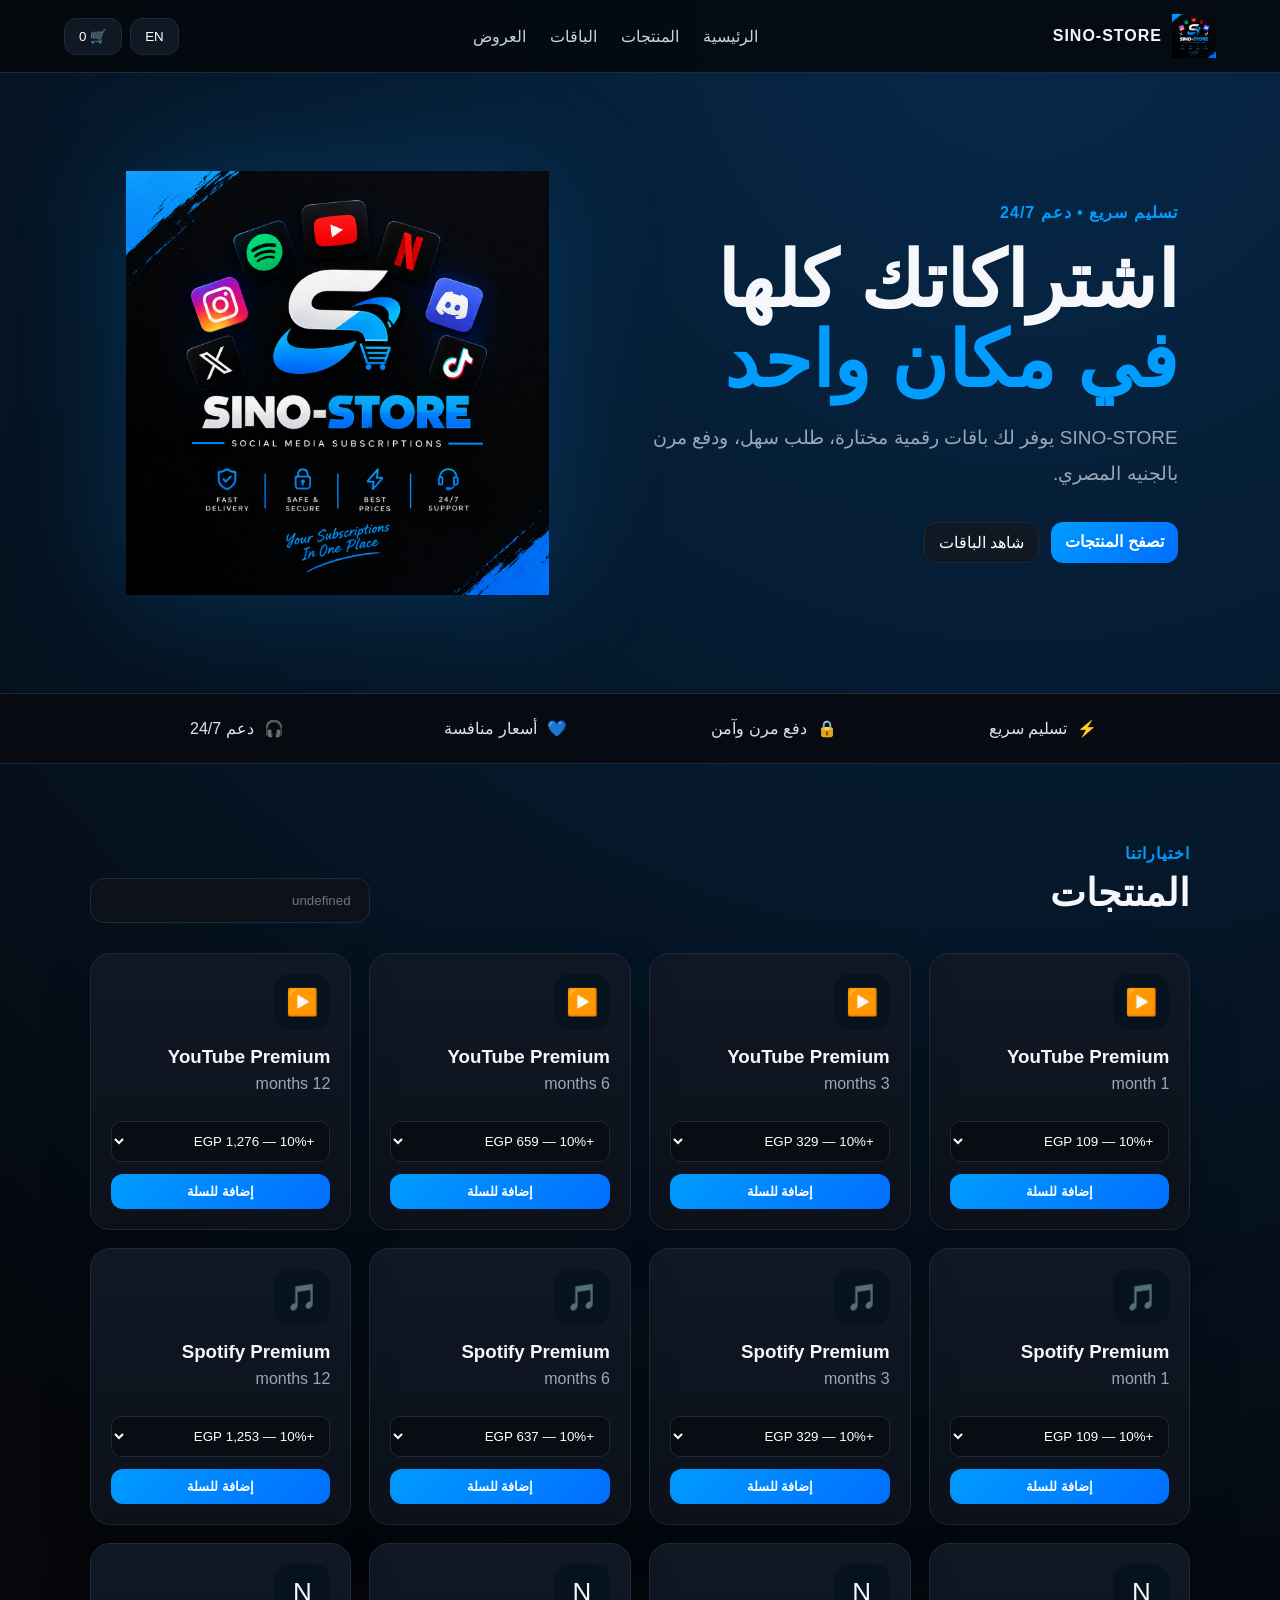
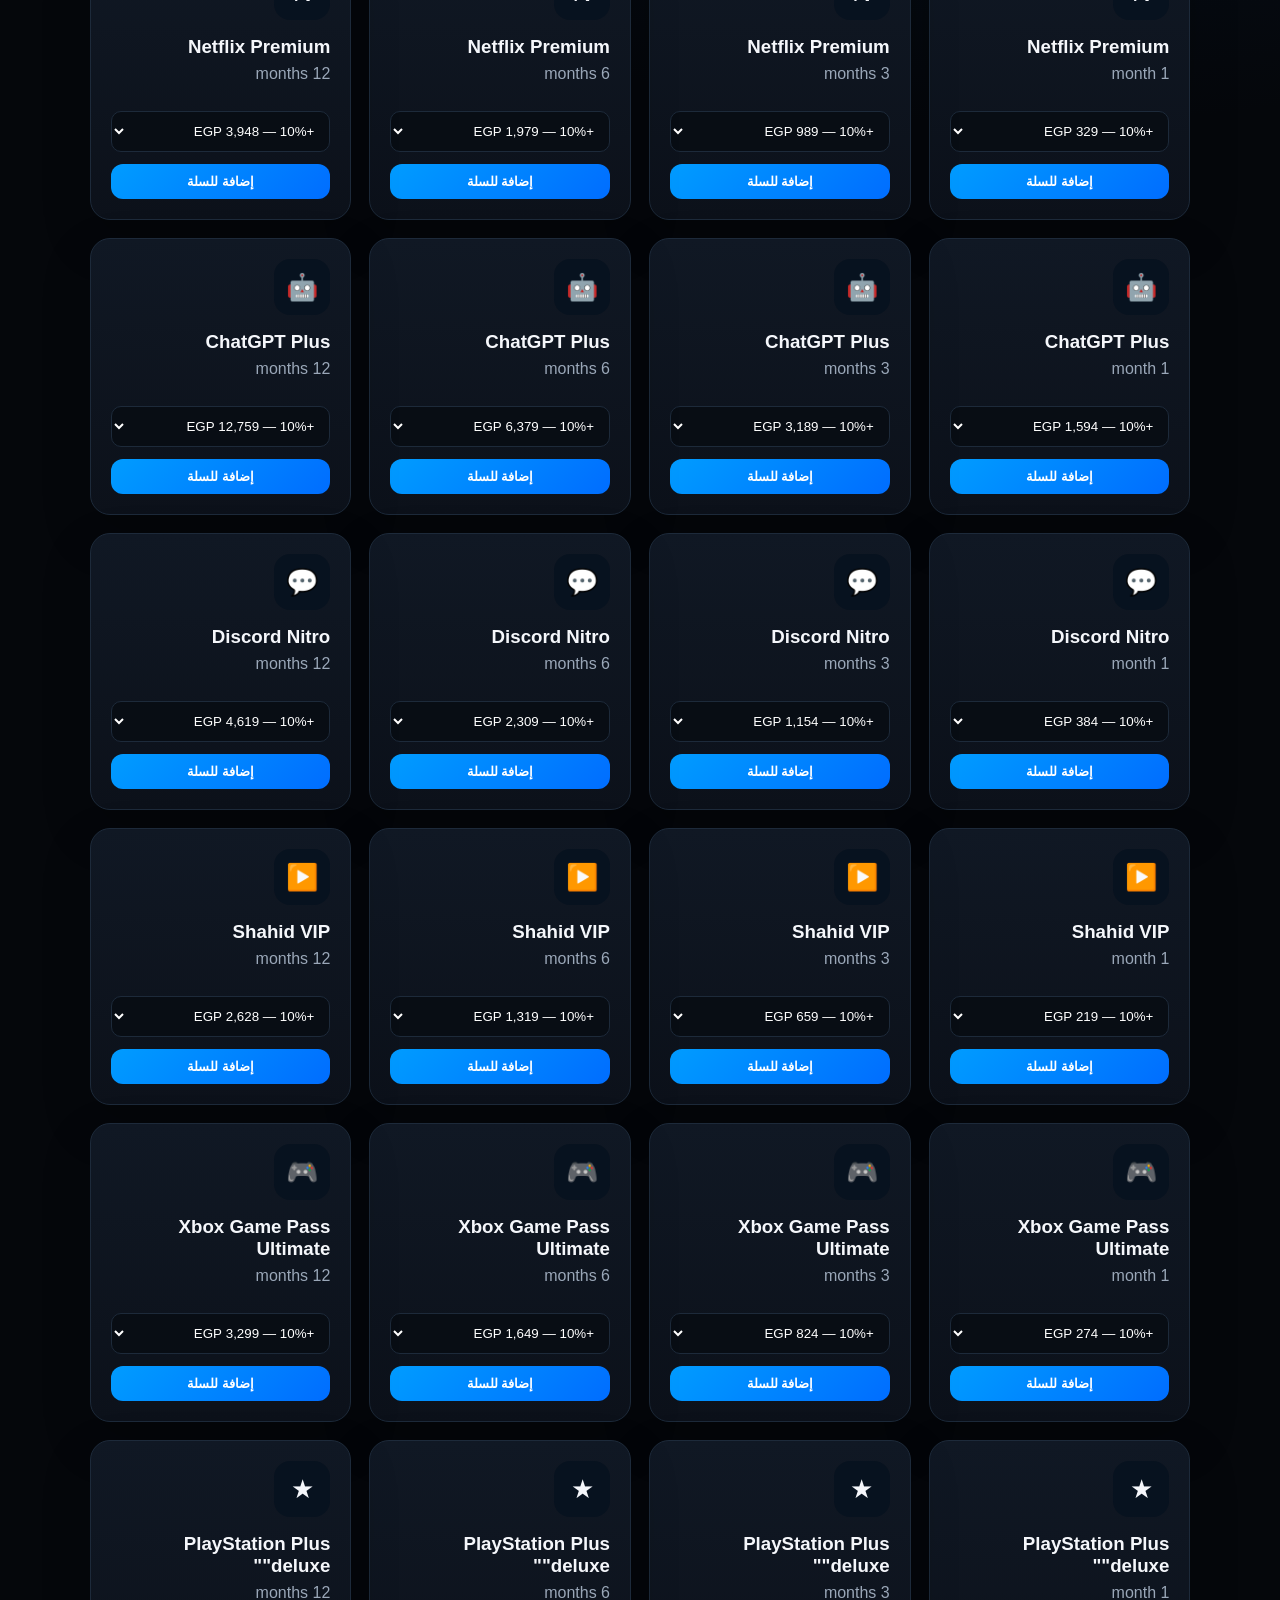
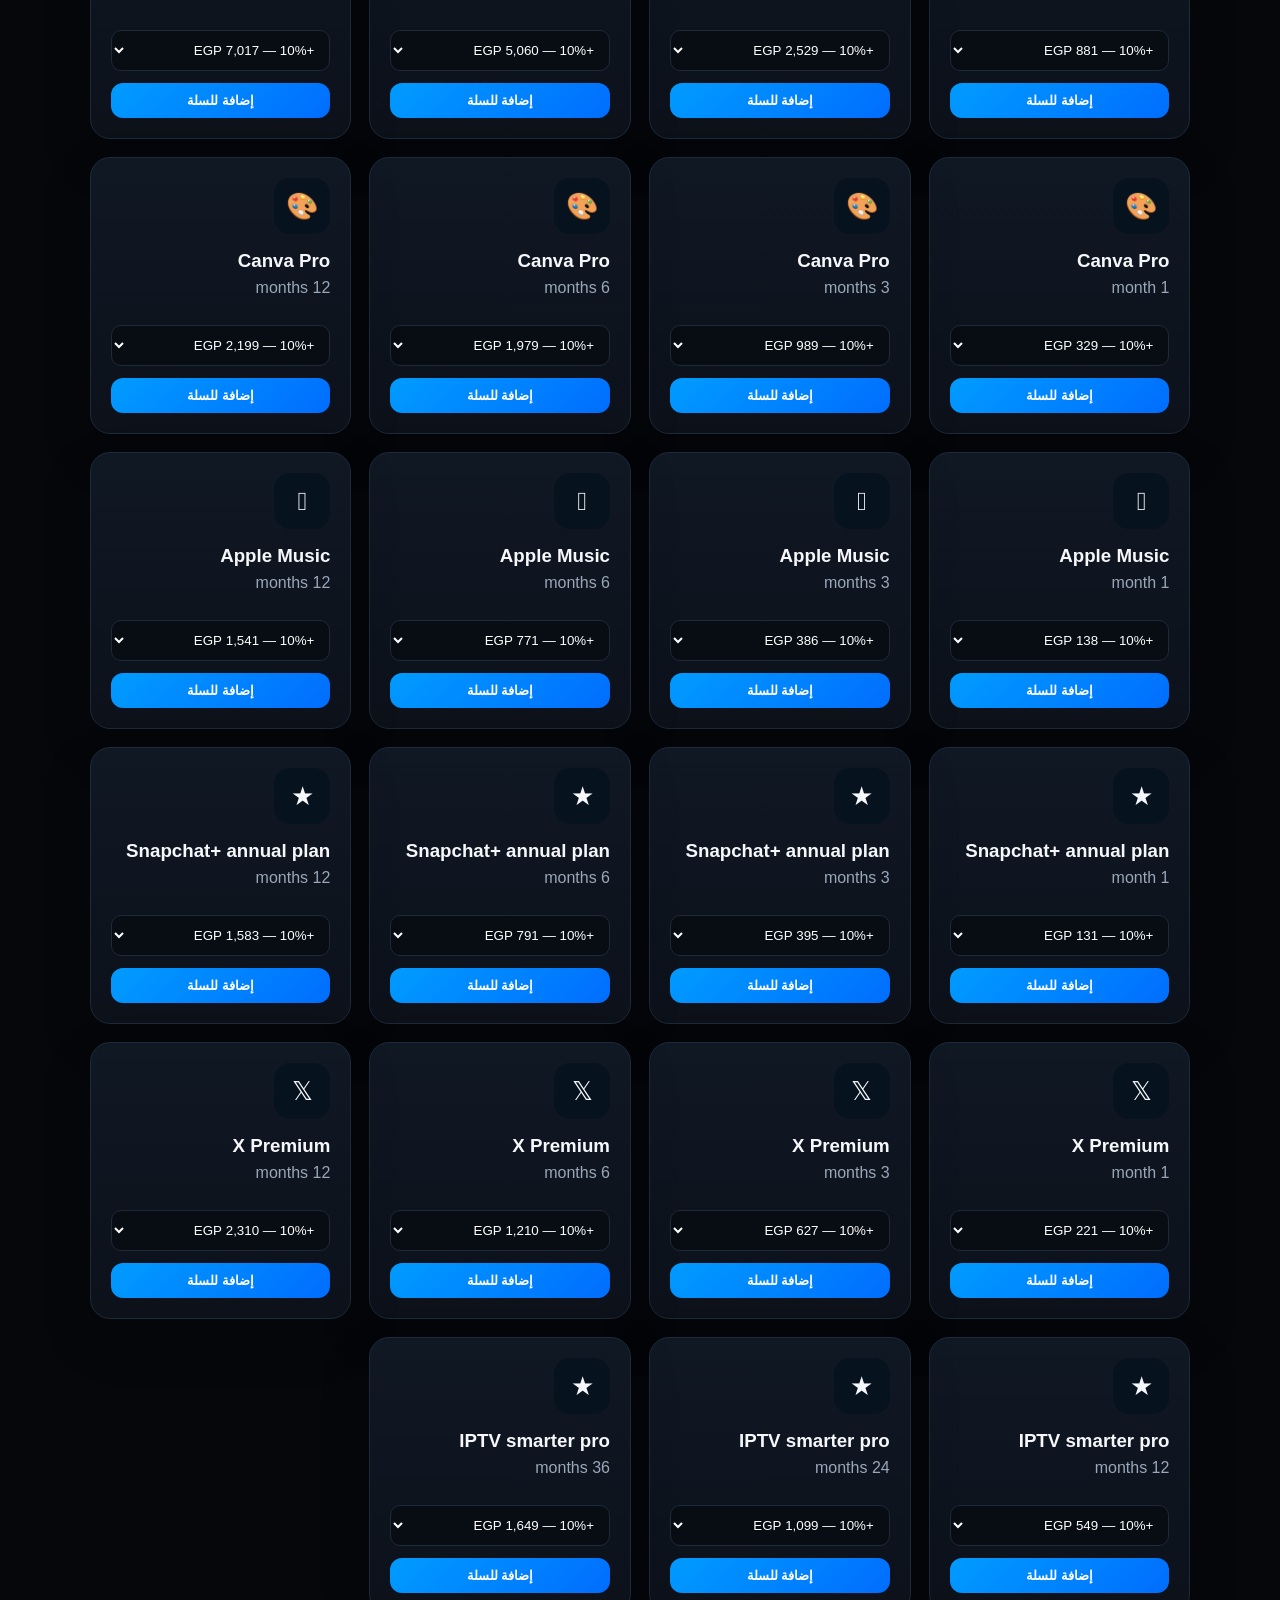
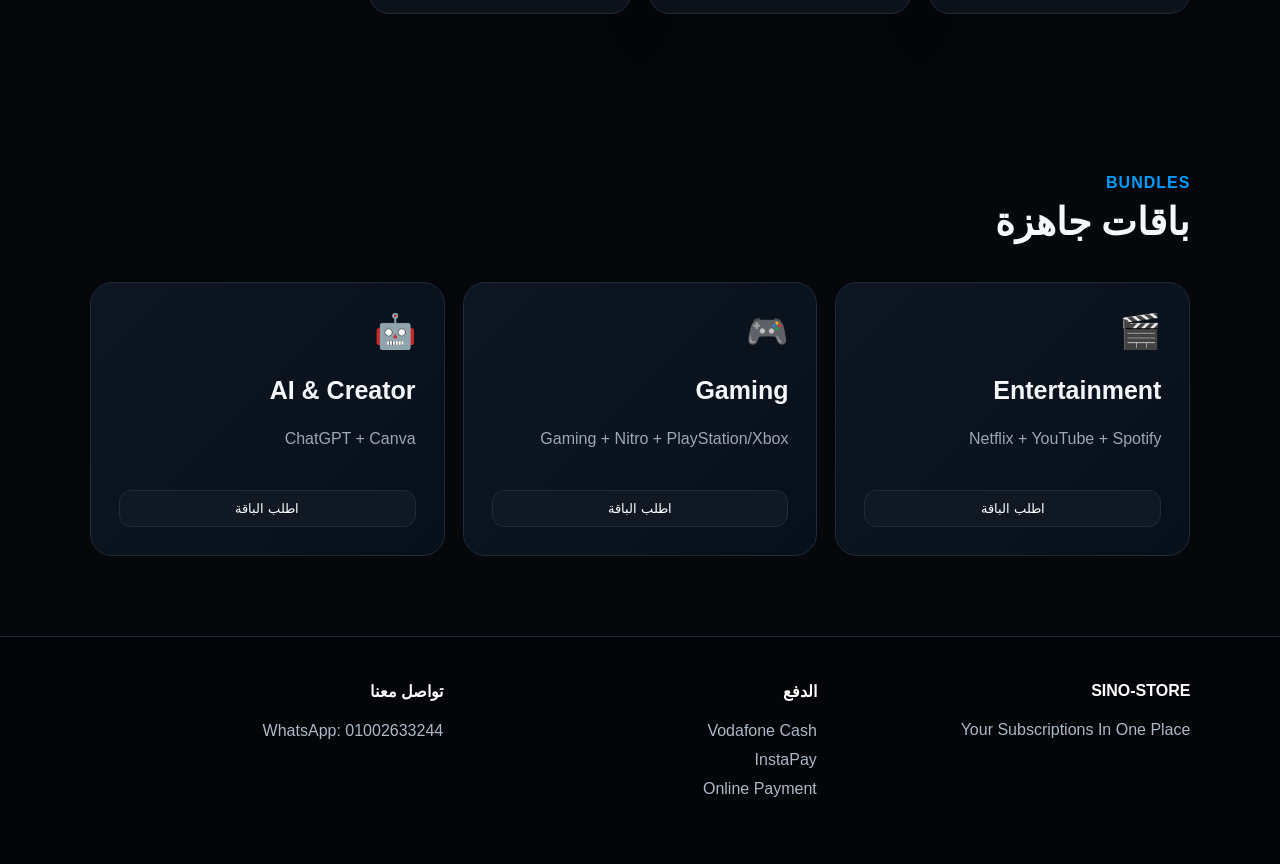
==== index.html @ 9e1257ba "Add SINO-STORE website" ====
<!doctype html>
<html lang="ar" dir="rtl">
<head><meta charset="utf-8"><meta name="viewport" content="width=device-width,initial-scale=1">
<title>SINO-STORE | اشتراكاتك في مكان واحد</title><meta name="description" content="SINO-STORE - اشتراكات رقمية وباقات بأسعار منافسة.">
<link rel="stylesheet" href="styles.css"></head>
<body>
<header class="nav"><div class="brand"><img src="assets/logo.png" alt="SINO-STORE"><span>SINO-STORE</span></div>
<nav><a href="#home" data-ar="الرئيسية" data-en="Home">الرئيسية</a><a href="#products" data-ar="المنتجات" data-en="Products">المنتجات</a><a href="#bundles" data-ar="الباقات" data-en="Bundles">الباقات</a><a href="#offers" data-ar="العروض" data-en="Offers">العروض</a></nav>
<div class="nav-actions"><button id="langBtn">EN</button><button id="cartBtn">🛒 <span id="cartCount">0</span></button></div></header>
<main>
<section id="home" class="hero"><div class="hero-copy"><span class="pill" data-ar="تسليم سريع • دعم 24/7" data-en="Fast delivery • 24/7 support">تسليم سريع • دعم 24/7</span>
<h1 data-ar="اشتراكاتك كلها<br><b>في مكان واحد</b>" data-en="All your subscriptions<br><b>in one place</b>">اشتراكاتك كلها<br><b>في مكان واحد</b></h1>
<p data-ar="SINO-STORE يوفر لك باقات رقمية مختارة، طلب سهل، ودفع مرن بالجنيه المصري." data-en="SINO-STORE gives you selected digital subscriptions, easy ordering and flexible EGP payments.">SINO-STORE يوفر لك باقات رقمية مختارة، طلب سهل، ودفع مرن بالجنيه المصري.</p>
<div class="hero-actions"><a class="primary" href="#products" data-ar="تصفح المنتجات" data-en="Browse products">تصفح المنتجات</a><a class="secondary" href="#bundles" data-ar="شاهد الباقات" data-en="View bundles">شاهد الباقات</a></div></div>
<div class="hero-art"><img src="assets/logo.png" alt=""></div></section>
<section class="trust"><div><strong>⚡</strong><span data-ar="تسليم سريع" data-en="Fast delivery">تسليم سريع</span></div><div><strong>🔒</strong><span data-ar="دفع مرن وآمن" data-en="Flexible & secure">دفع مرن وآمن</span></div><div><strong>💙</strong><span data-ar="أسعار منافسة" data-en="Great prices">أسعار منافسة</span></div><div><strong>🎧</strong><span data-ar="دعم 24/7" data-en="24/7 support">دعم 24/7</span></div></section>
<section id="offers" class="section"><div class="section-head"><div><span class="eyebrow" data-ar="اختياراتنا" data-en="OUR PICKS">اختياراتنا</span><h2 data-ar="المنتجات" data-en="Products">المنتجات</h2></div><div class="search-wrap"><input id="search" placeholder="ابحث عن منتج..." data-placeholder-ar="ابحث عن منتج..." data-placeholder-en="Search products..."></div></div><div id="products" class="grid"></div></section>
<section id="bundles" class="section bundles"><div class="section-head"><div><span class="eyebrow">BUNDLES</span><h2 data-ar="باقات جاهزة" data-en="Ready-made bundles">باقات جاهزة</h2></div></div>
<div class="bundle-grid"><article><span>🎬</span><h3>Entertainment</h3><p data-ar="Netflix + YouTube + Spotify" data-en="Netflix + YouTube + Spotify">Netflix + YouTube + Spotify</p><button class="secondary" onclick="bundleMsg('Entertainment')">اطلب الباقة</button></article>
<article><span>🎮</span><h3>Gaming</h3><p data-ar="Gaming + Nitro + PlayStation/Xbox" data-en="Gaming + Nitro + PlayStation/Xbox">Gaming + Nitro + PlayStation/Xbox</p><button class="secondary" onclick="bundleMsg('Gaming')">اطلب الباقة</button></article>
<article><span>🤖</span><h3>AI & Creator</h3><p data-ar="ChatGPT + Canva" data-en="ChatGPT + Canva">ChatGPT + Canva</p><button class="secondary" onclick="bundleMsg('AI & Creator')">اطلب الباقة</button></article></div></section>
</main>
<footer><div><b>SINO-STORE</b><p>Your Subscriptions In One Place</p></div><div><b data-ar="الدفع" data-en="Payments">الدفع</b><p>Vodafone Cash<br>InstaPay<br>Online Payment</p></div><div><b data-ar="تواصل معنا" data-en="Contact">تواصل معنا</b><p>WhatsApp: 01002633244</p></div></footer>
<div id="cartDrawer" class="drawer"><div class="drawer-card"><button class="close" onclick="closeCart()">×</button><h2 data-ar="سلة المشتريات" data-en="Cart">سلة المشتريات</h2><div id="cartItems"></div><div class="total"><span data-ar="الإجمالي" data-en="Total">الإجمالي</span><strong id="cartTotal">0 EGP</strong></div><button class="primary full" onclick="checkoutWhatsApp()" data-ar="اطلب عبر WhatsApp" data-en="Order via WhatsApp">اطلب عبر WhatsApp</button></div></div>
<script src="app.js"></script></body></html>
---- styles.css ----
:root{--bg:#05070b;--panel:#0c111a;--panel2:#101824;--text:#f5f7fb;--muted:#9aa7b8;--blue:#009cff;--blue2:#006dff;--line:#1d2a3a}*{box-sizing:border-box}html{scroll-behavior:smooth}body{margin:0;background:radial-gradient(circle at 80% 0,#06294b 0,transparent 30%),var(--bg);color:var(--text);font-family:Tahoma,Arial,sans-serif}a{text-decoration:none;color:inherit}.nav{position:sticky;top:0;z-index:10;display:flex;align-items:center;justify-content:space-between;padding:14px 5%;background:rgba(5,7,11,.86);backdrop-filter:blur(14px);border-bottom:1px solid var(--line)}.brand{display:flex;align-items:center;gap:10px;font-weight:900;letter-spacing:1px}.brand img{width:44px;height:44px;object-fit:contain}.nav nav{display:flex;gap:24px;color:#c9d3df}.nav nav a:hover{color:var(--blue)}.nav-actions{display:flex;gap:8px}.nav button,.secondary,.primary{border:1px solid var(--line);background:var(--panel2);color:#fff;border-radius:12px;padding:10px 14px;cursor:pointer}.primary{background:linear-gradient(135deg,var(--blue),var(--blue2));border:0;font-weight:800}.hero{min-height:620px;display:grid;grid-template-columns:1.1fr .9fr;align-items:center;padding:70px 8%;gap:30px}.hero-copy h1{font-size:clamp(42px,6vw,78px);line-height:1.05;margin:18px 0}.hero-copy h1 b{color:var(--blue)}.hero-copy p{max-width:650px;color:var(--muted);font-size:19px;line-height:1.9}.pill,.eyebrow{color:var(--blue);font-weight:800;letter-spacing:1px}.hero-actions{display:flex;gap:12px;margin-top:30px}.hero-art{display:grid;place-items:center}.hero-art img{width:min(500px,90%);filter:drop-shadow(0 0 55px rgba(0,156,255,.2))}.trust{display:grid;grid-template-columns:repeat(4,1fr);border-top:1px solid var(--line);border-bottom:1px solid var(--line);padding:25px 8%;background:#070b11}.trust div{display:flex;justify-content:center;gap:10px;color:#dbe4ee}.trust strong{color:var(--blue)}.section{padding:80px 7%}.section-head{display:flex;justify-content:space-between;align-items:end;gap:20px;margin-bottom:30px}.section h2{font-size:38px;margin:8px 0}.search-wrap input{background:var(--panel);border:1px solid var(--line);padding:14px 18px;border-radius:14px;color:#fff;min-width:280px}.grid{display:grid;grid-template-columns:repeat(auto-fill,minmax(230px,1fr));gap:18px}.card{background:linear-gradient(180deg,var(--panel2),var(--panel));border:1px solid var(--line);border-radius:20px;padding:20px;box-shadow:0 20px 50px rgba(0,0,0,.18)}.card .icon{width:56px;height:56px;border-radius:16px;background:#07121f;display:grid;place-items:center;font-size:26px;margin-bottom:16px}.card h3{margin:0 0 7px}.card p{color:var(--muted);margin:0 0 16px}.price{font-size:24px;font-weight:900}.card select{width:100%;margin:12px 0;padding:11px;background:#080d14;color:#fff;border:1px solid var(--line);border-radius:10px}.card button{width:100%}.bundle-grid{display:grid;grid-template-columns:repeat(3,1fr);gap:18px}.bundle-grid article{padding:28px;border:1px solid var(--line);border-radius:22px;background:linear-gradient(135deg,#0d1622,#07101a)}.bundle-grid article span{font-size:34px}.bundle-grid h3{font-size:25px}.bundle-grid p{color:var(--muted);min-height:44px}.bundle-grid button{width:100%}footer{display:grid;grid-template-columns:repeat(3,1fr);gap:20px;padding:45px 7%;border-top:1px solid var(--line);background:#030508;color:#aeb9c8}footer b{color:#fff}footer p{line-height:1.8}.drawer{display:none;position:fixed;inset:0;background:rgba(0,0,0,.65);z-index:50;justify-content:flex-end}.drawer.open{display:flex}.drawer-card{width:min(500px,100%);height:100%;background:#080d14;border-left:1px solid var(--line);padding:25px;overflow:auto}.close{float:left;background:none;border:0;color:#fff;font-size:30px;cursor:pointer}.cart-row{display:flex;justify-content:space-between;gap:15px;border-bottom:1px solid var(--line);padding:15px 0}.total{display:flex;justify-content:space-between;font-size:20px;padding:22px 0}.full{width:100%}@media(max-width:850px){.nav nav{display:none}.hero{grid-template-columns:1fr;text-align:center}.hero-copy p{margin:auto}.hero-actions{justify-content:center}.trust{grid-template-columns:repeat(2,1fr);gap:18px}.section-head{align-items:stretch;flex-direction:column}.search-wrap input{width:100%}.bundle-grid,footer{grid-template-columns:1fr}}
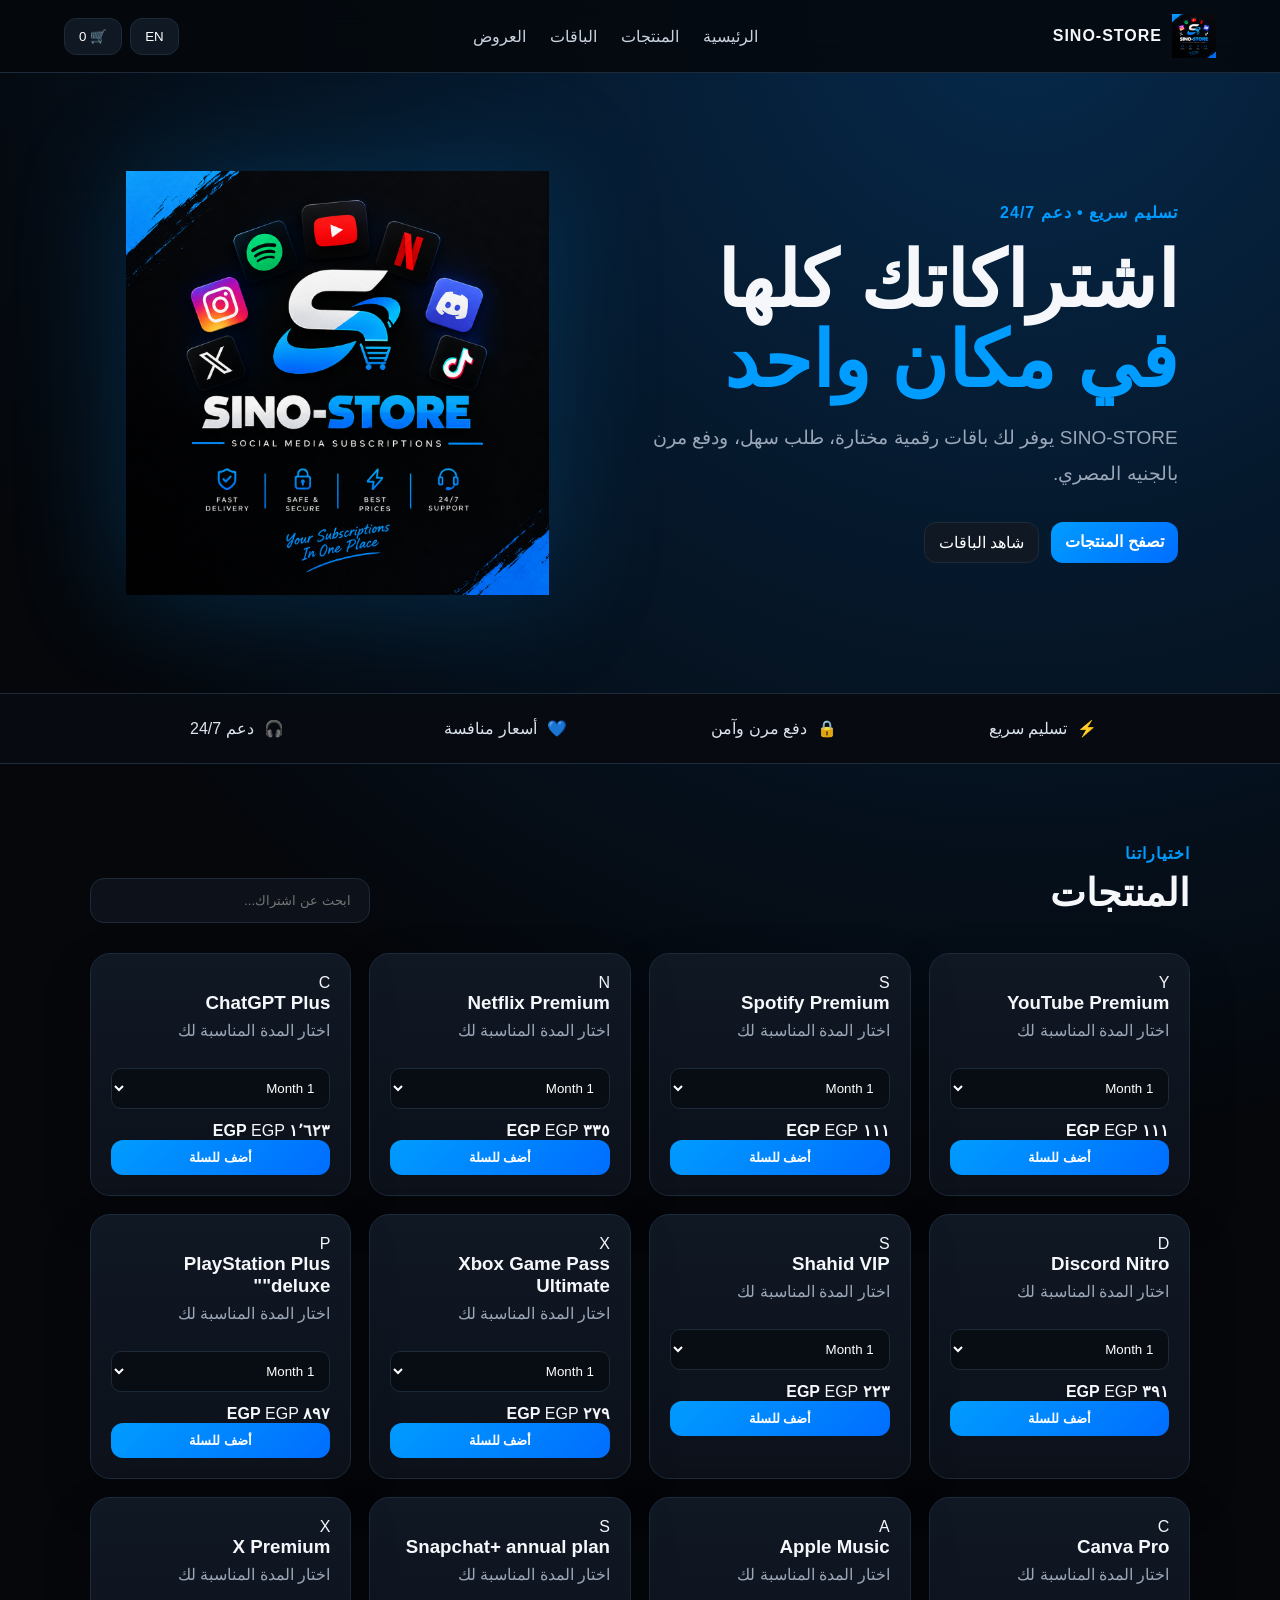
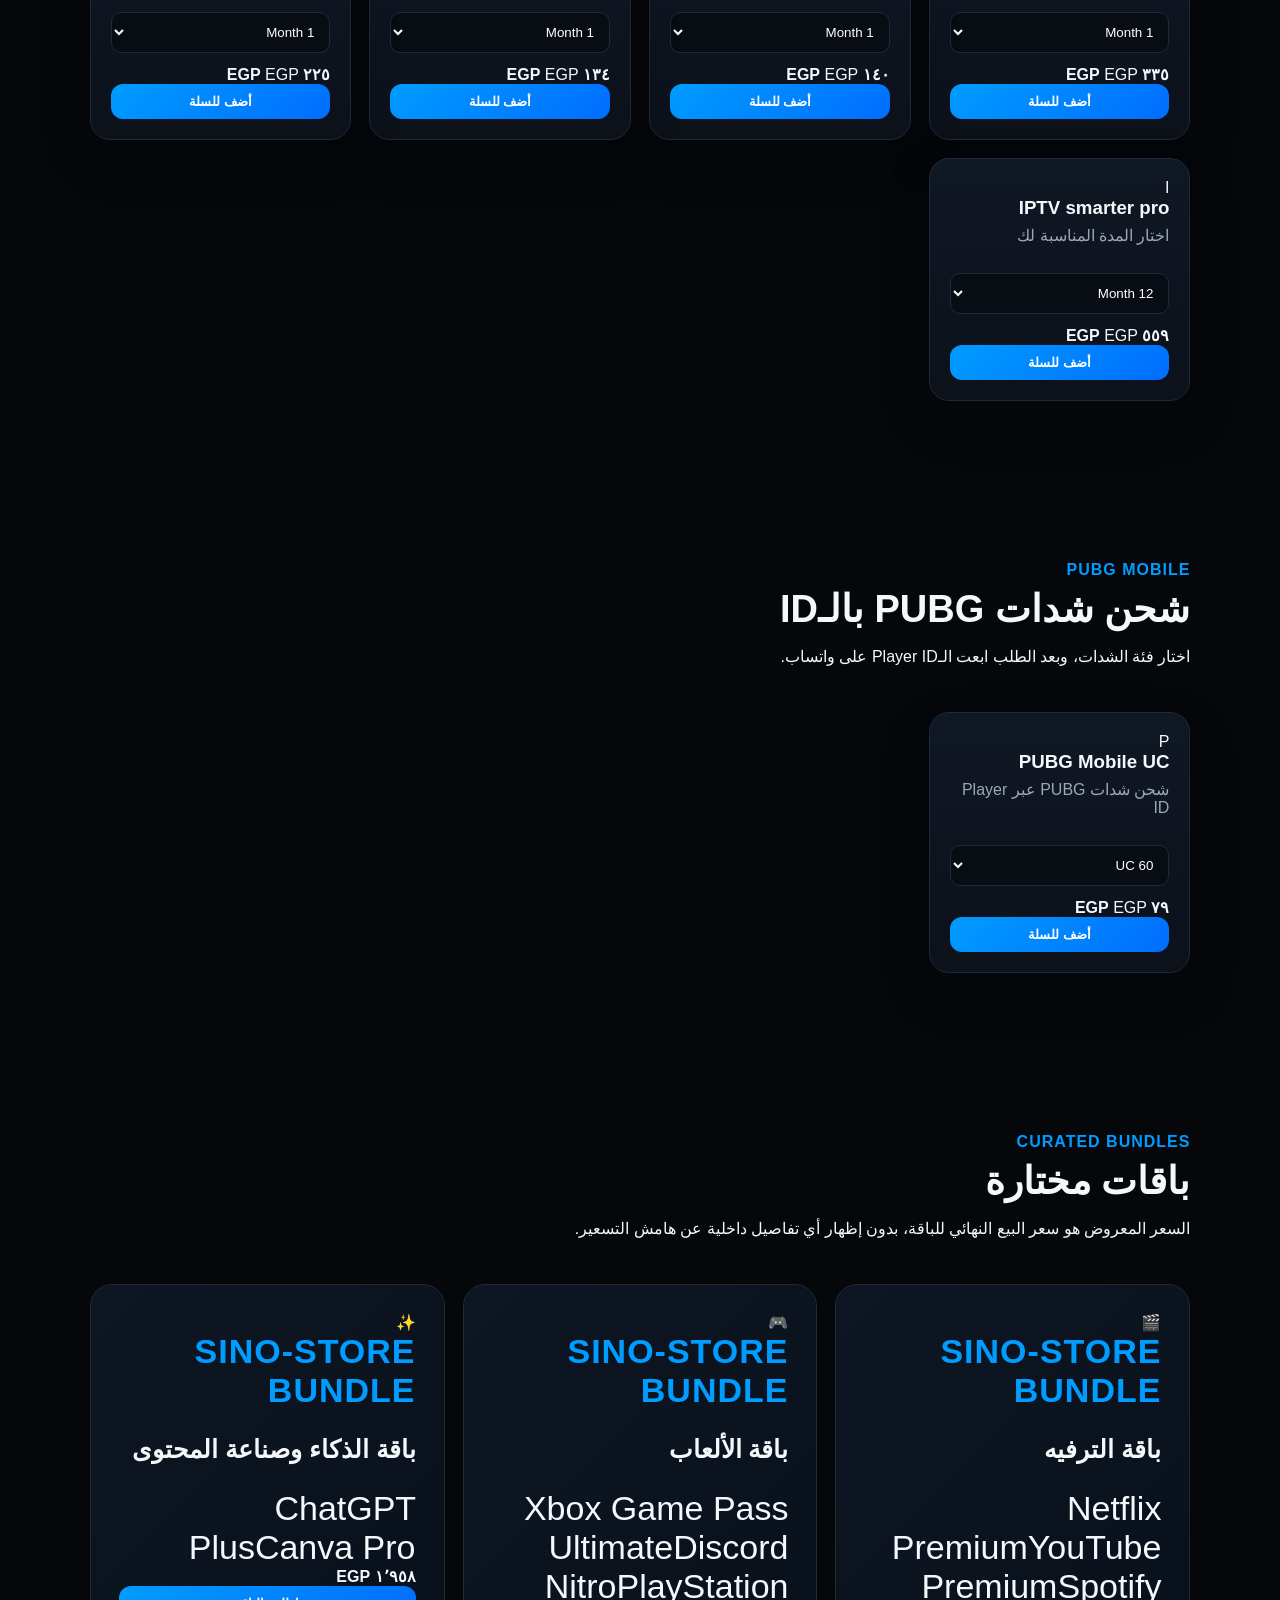
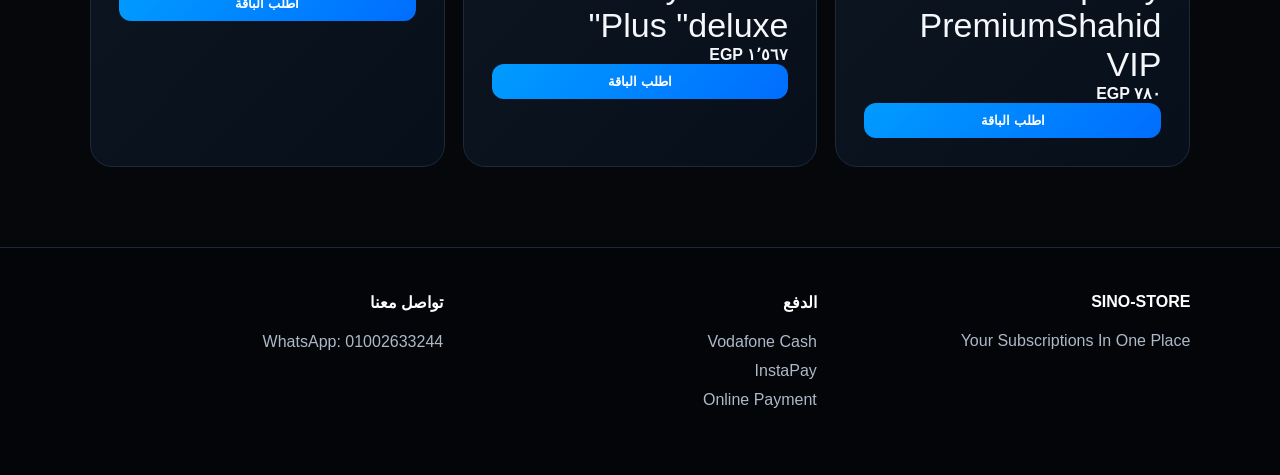
==== commit 1c957823: "Add PUBG UC section and dynamic bundles" ====
--- a/index.html
+++ b/index.html
@@ -14,11 +14,9 @@
 <div class="hero-actions"><a class="primary" href="#products" data-ar="تصفح المنتجات" data-en="Browse products">تصفح المنتجات</a><a class="secondary" href="#bundles" data-ar="شاهد الباقات" data-en="View bundles">شاهد الباقات</a></div></div>
 <div class="hero-art"><img src="assets/logo.png" alt=""></div></section>
 <section class="trust"><div><strong>⚡</strong><span data-ar="تسليم سريع" data-en="Fast delivery">تسليم سريع</span></div><div><strong>🔒</strong><span data-ar="دفع مرن وآمن" data-en="Flexible & secure">دفع مرن وآمن</span></div><div><strong>💙</strong><span data-ar="أسعار منافسة" data-en="Great prices">أسعار منافسة</span></div><div><strong>🎧</strong><span data-ar="دعم 24/7" data-en="24/7 support">دعم 24/7</span></div></section>
-<section id="offers" class="section"><div class="section-head"><div><span class="eyebrow" data-ar="اختياراتنا" data-en="OUR PICKS">اختياراتنا</span><h2 data-ar="المنتجات" data-en="Products">المنتجات</h2></div><div class="search-wrap"><input id="search" placeholder="ابحث عن منتج..." data-placeholder-ar="ابحث عن منتج..." data-placeholder-en="Search products..."></div></div><div id="products" class="grid"></div></section>
-<section id="bundles" class="section bundles"><div class="section-head"><div><span class="eyebrow">BUNDLES</span><h2 data-ar="باقات جاهزة" data-en="Ready-made bundles">باقات جاهزة</h2></div></div>
-<div class="bundle-grid"><article><span>🎬</span><h3>Entertainment</h3><p data-ar="Netflix + YouTube + Spotify" data-en="Netflix + YouTube + Spotify">Netflix + YouTube + Spotify</p><button class="secondary" onclick="bundleMsg('Entertainment')">اطلب الباقة</button></article>
-<article><span>🎮</span><h3>Gaming</h3><p data-ar="Gaming + Nitro + PlayStation/Xbox" data-en="Gaming + Nitro + PlayStation/Xbox">Gaming + Nitro + PlayStation/Xbox</p><button class="secondary" onclick="bundleMsg('Gaming')">اطلب الباقة</button></article>
-<article><span>🤖</span><h3>AI & Creator</h3><p data-ar="ChatGPT + Canva" data-en="ChatGPT + Canva">ChatGPT + Canva</p><button class="secondary" onclick="bundleMsg('AI & Creator')">اطلب الباقة</button></article></div></section>
+<section id="offers" class="section"><div class="section-head"><div><span class="eyebrow" data-ar="اختياراتنا" data-en="OUR PICKS">اختياراتنا</span><h2 data-ar="المنتجات" data-en="Products">المنتجات</h2></div><div class="search-wrap"><input id="search" placeholder="ابحث عن منتج..." data-placeholder-ar="ابحث عن منتج..." data-placeholder-en="Search products..."></div></div><div id="subscriptionProducts" class="grid"></div></section>
+<section id="pubg" class="section pubg-section"><div class="section-head"><div><span class="eyebrow">PUBG MOBILE</span><h2 data-ar="شحن شدات PUBG بالـID" data-en="PUBG UC Top-Up">شحن شدات PUBG بالـID</h2><p data-ar="اختار فئة الشدات، وبعد الطلب ابعت الـPlayer ID على واتساب." data-en="Choose a UC pack, then send your Player ID on WhatsApp after ordering.">اختار فئة الشدات، وبعد الطلب ابعت الـPlayer ID على واتساب.</p></div></div><div id="pubgProducts" class="grid"></div></section>
+<section id="bundles" class="section bundles"><div class="section-head"><div><span class="eyebrow">CURATED BUNDLES</span><h2 data-ar="باقات مختارة" data-en="Curated bundles">باقات مختارة</h2><p data-ar="السعر المعروض هو سعر البيع النهائي للباقة، بدون إظهار أي تفاصيل داخلية عن هامش التسعير." data-en="The displayed bundle price is the final storefront price. Internal pricing details stay private.">السعر المعروض هو سعر البيع النهائي للباقة، بدون إظهار أي تفاصيل داخلية عن هامش التسعير.</p></div></div><div id="bundlesGrid" class="bundle-grid"></div></section>
 </main>
 <footer><div><b>SINO-STORE</b><p>Your Subscriptions In One Place</p></div><div><b data-ar="الدفع" data-en="Payments">الدفع</b><p>Vodafone Cash<br>InstaPay<br>Online Payment</p></div><div><b data-ar="تواصل معنا" data-en="Contact">تواصل معنا</b><p>WhatsApp: 01002633244</p></div></footer>
 <div id="cartDrawer" class="drawer"><div class="drawer-card"><button class="close" onclick="closeCart()">×</button><h2 data-ar="سلة المشتريات" data-en="Cart">سلة المشتريات</h2><div id="cartItems"></div><div class="total"><span data-ar="الإجمالي" data-en="Total">الإجمالي</span><strong id="cartTotal">0 EGP</strong></div><button class="primary full" onclick="checkoutWhatsApp()" data-ar="اطلب عبر WhatsApp" data-en="Order via WhatsApp">اطلب عبر WhatsApp</button></div></div>
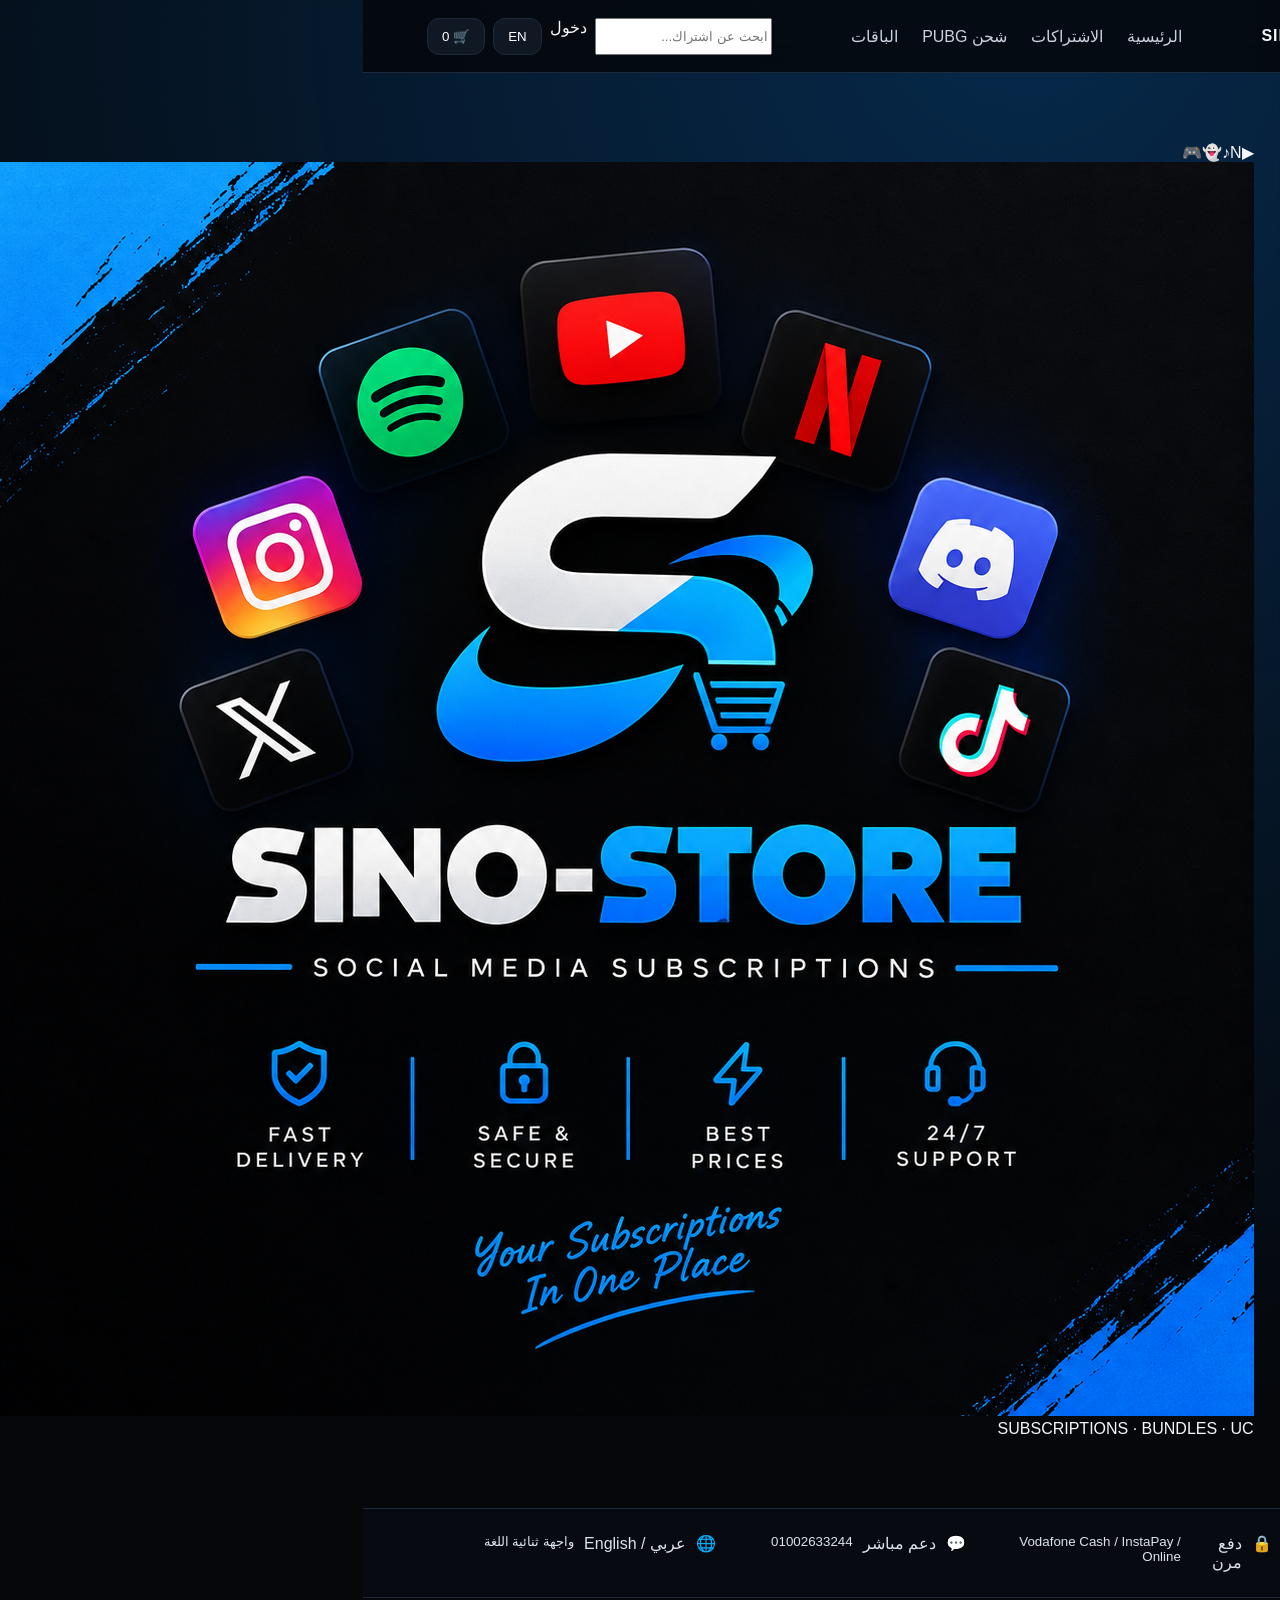
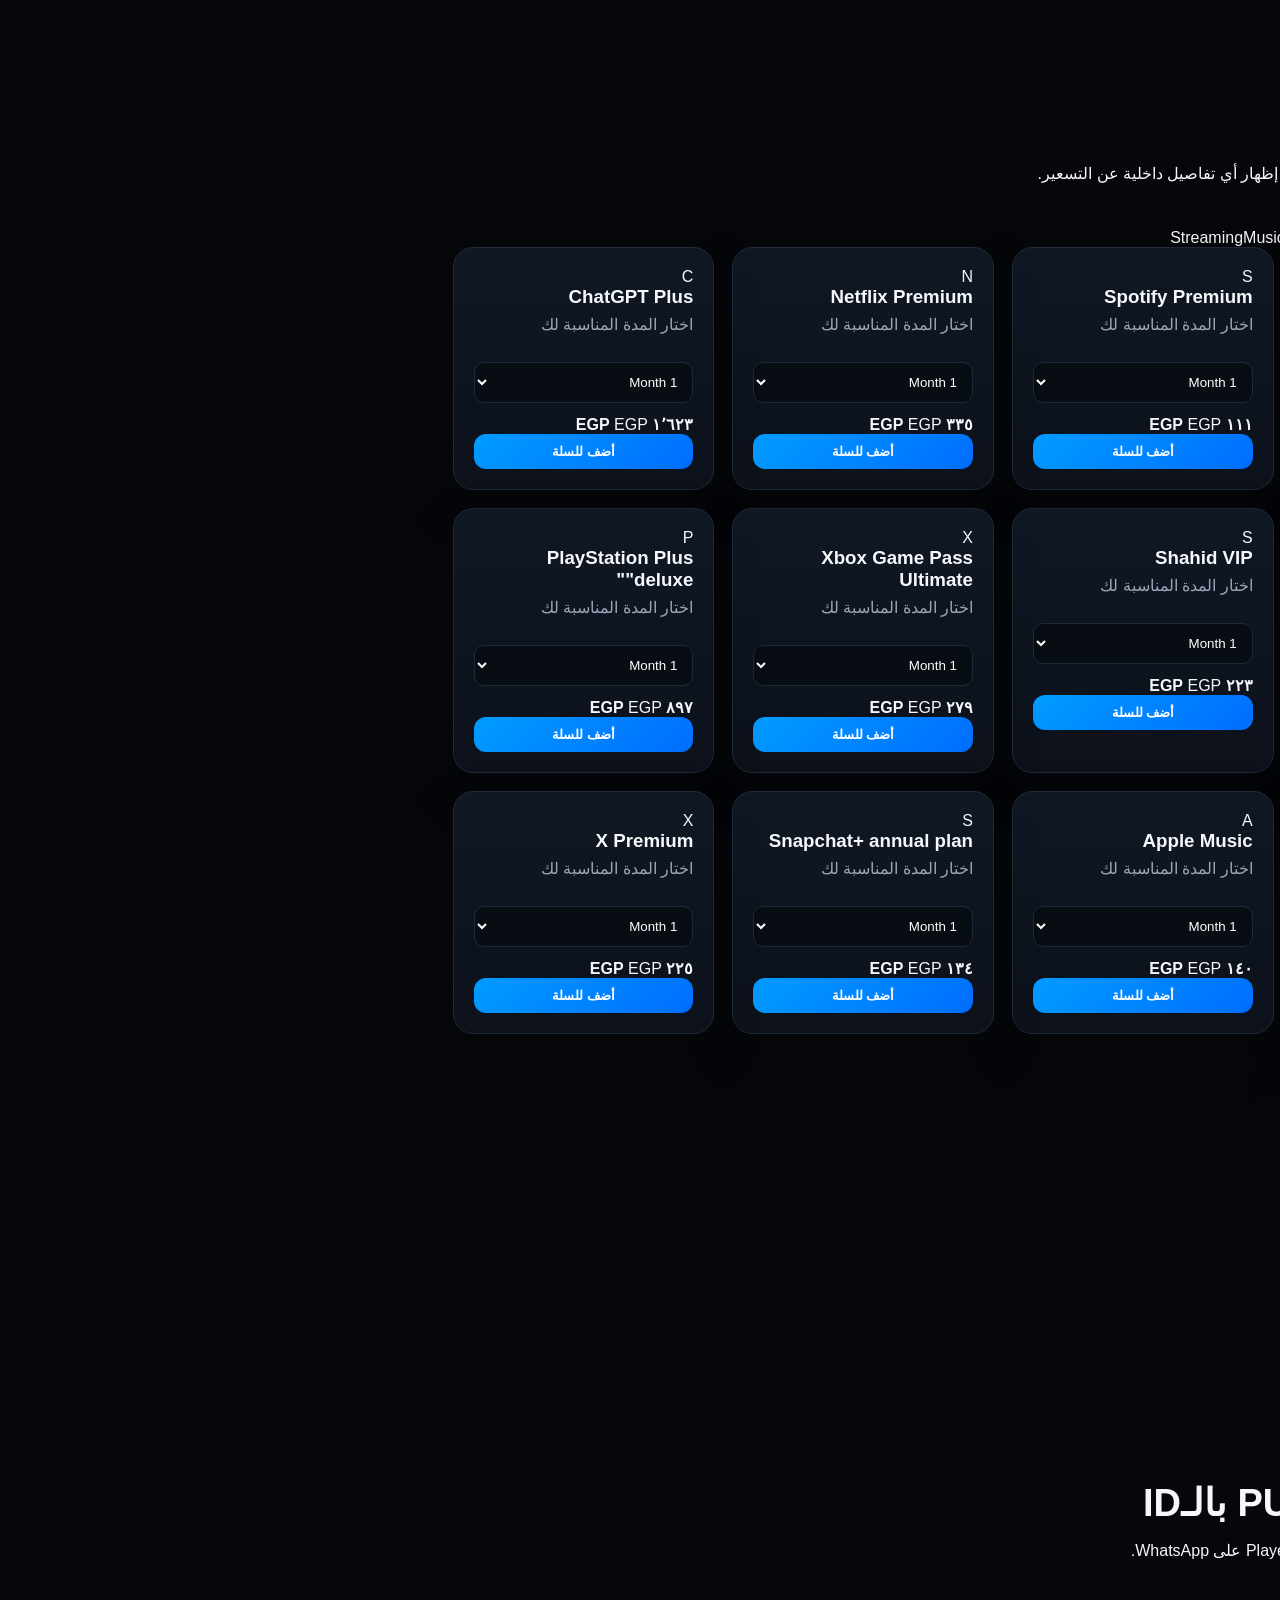
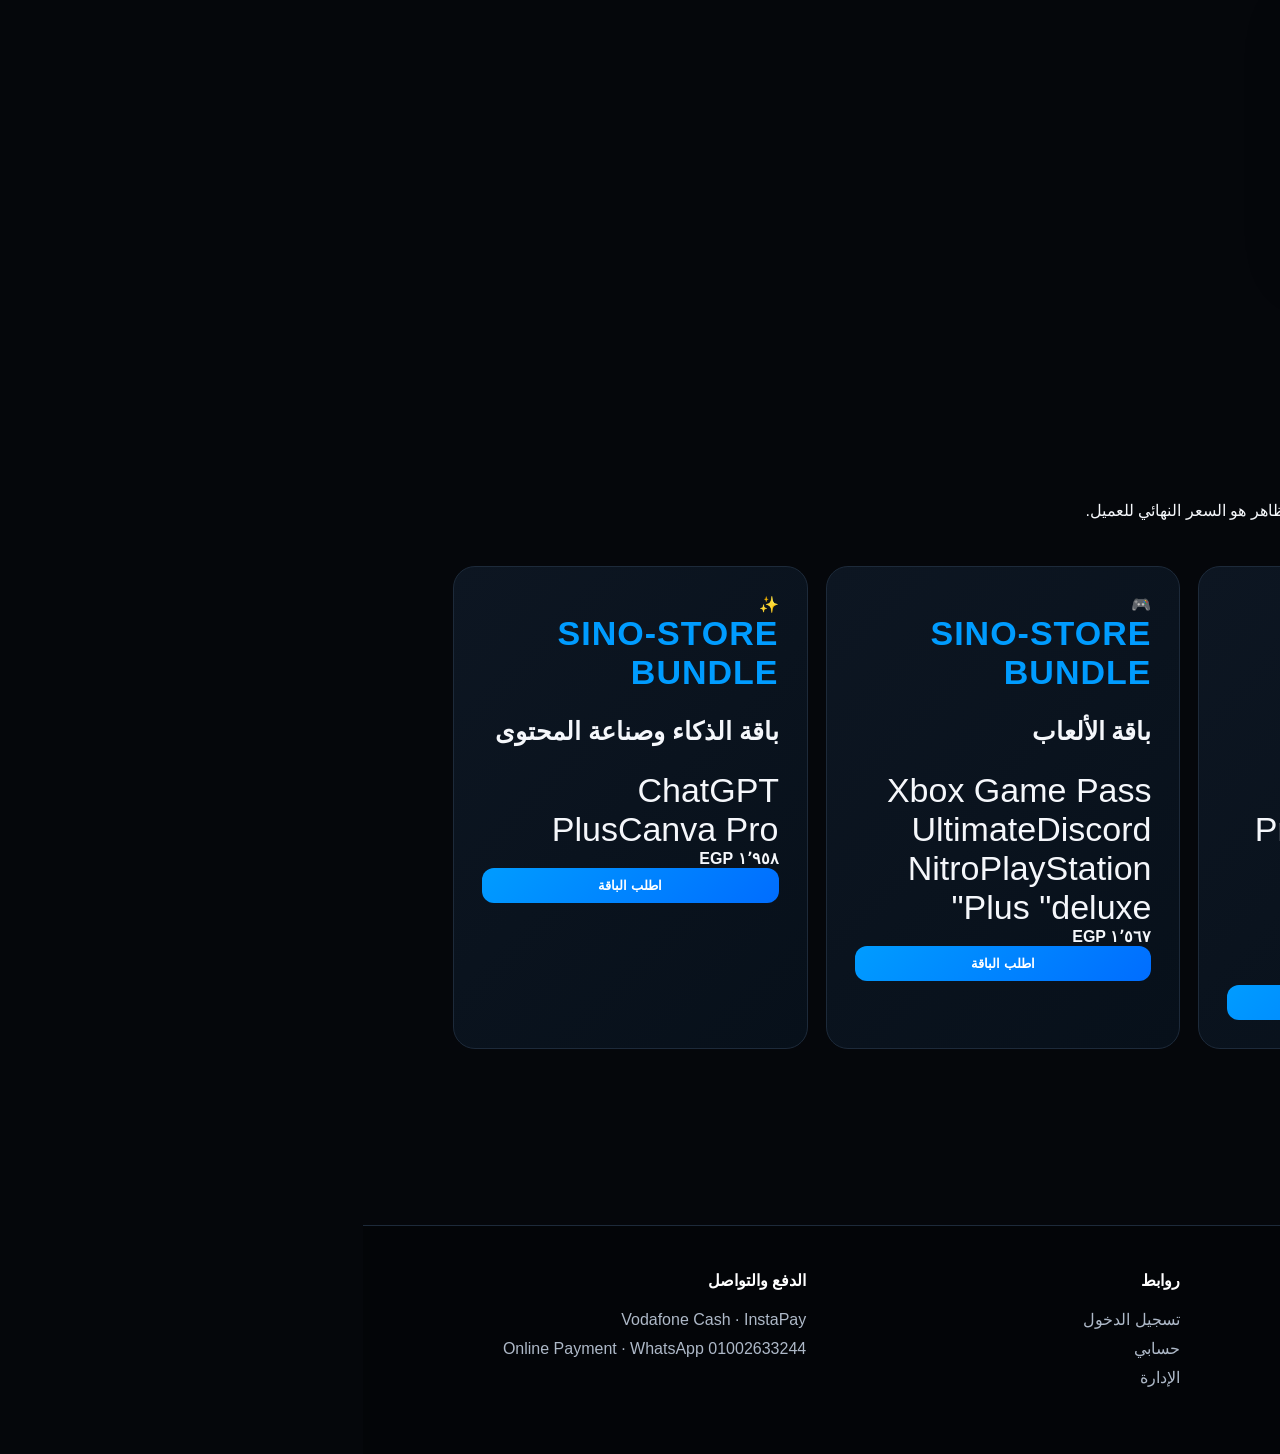
==== commit 039e94f9: "Upgrade storefront UI and account navigation" ====
--- a/index.html
+++ b/index.html
@@ -1,23 +1,73 @@
 <!doctype html>
 <html lang="ar" dir="rtl">
-<head><meta charset="utf-8"><meta name="viewport" content="width=device-width,initial-scale=1">
-<title>SINO-STORE | اشتراكاتك في مكان واحد</title><meta name="description" content="SINO-STORE - اشتراكات رقمية وباقات بأسعار منافسة.">
-<link rel="stylesheet" href="styles.css"></head>
+<head>
+<meta charset="utf-8"><meta name="viewport" content="width=device-width,initial-scale=1">
+<title>SINO-STORE | اشتراكات رقمية وباقات وشحن PUBG</title>
+<meta name="description" content="SINO-STORE — متجر رقمي أنيق للاشتراكات والباقات وشحن PUBG Mobile UC بالجنيه المصري، مع دعم عربي وإنجليزي وطلب سريع عبر WhatsApp.">
+<meta name="robots" content="index,follow">
+<meta name="theme-color" content="#060814">
+<link rel="canonical" href="https://yassinomara476-del.github.io/sino-store/">
+<link rel="stylesheet" href="styles.css">
+</head>
 <body>
-<header class="nav"><div class="brand"><img src="assets/logo.png" alt="SINO-STORE"><span>SINO-STORE</span></div>
-<nav><a href="#home" data-ar="الرئيسية" data-en="Home">الرئيسية</a><a href="#products" data-ar="المنتجات" data-en="Products">المنتجات</a><a href="#bundles" data-ar="الباقات" data-en="Bundles">الباقات</a><a href="#offers" data-ar="العروض" data-en="Offers">العروض</a></nav>
-<div class="nav-actions"><button id="langBtn">EN</button><button id="cartBtn">🛒 <span id="cartCount">0</span></button></div></header>
+<div class="ambient ambient-a"></div><div class="ambient ambient-b"></div>
+<header class="nav">
+  <a class="brand" href="#home"><img src="assets/logo.png" alt="SINO-STORE"><span><b>SINO</b>-STORE<small>Digital Subscriptions</small></span></a>
+  <nav class="main-nav">
+    <a href="#home" data-ar="الرئيسية" data-en="Home">الرئيسية</a>
+    <a href="#subscriptions" data-ar="الاشتراكات" data-en="Subscriptions">الاشتراكات</a>
+    <a href="#pubg" data-ar="شحن PUBG" data-en="PUBG UC">شحن PUBG</a>
+    <a href="#bundles" data-ar="الباقات" data-en="Bundles">الباقات</a>
+  </nav>
+  <div class="nav-actions">
+    <input id="search" aria-label="Search" placeholder="ابحث عن اشتراك...">
+    <a class="ghost-link" href="login.html" data-ar="دخول" data-en="Sign in">دخول</a>
+    <button id="langBtn">EN</button>
+    <button id="cartBtn" class="icon-btn">🛒 <span id="cartCount">0</span></button>
+  </div>
+</header>
+
 <main>
-<section id="home" class="hero"><div class="hero-copy"><span class="pill" data-ar="تسليم سريع • دعم 24/7" data-en="Fast delivery • 24/7 support">تسليم سريع • دعم 24/7</span>
-<h1 data-ar="اشتراكاتك كلها<br><b>في مكان واحد</b>" data-en="All your subscriptions<br><b>in one place</b>">اشتراكاتك كلها<br><b>في مكان واحد</b></h1>
-<p data-ar="SINO-STORE يوفر لك باقات رقمية مختارة، طلب سهل، ودفع مرن بالجنيه المصري." data-en="SINO-STORE gives you selected digital subscriptions, easy ordering and flexible EGP payments.">SINO-STORE يوفر لك باقات رقمية مختارة، طلب سهل، ودفع مرن بالجنيه المصري.</p>
-<div class="hero-actions"><a class="primary" href="#products" data-ar="تصفح المنتجات" data-en="Browse products">تصفح المنتجات</a><a class="secondary" href="#bundles" data-ar="شاهد الباقات" data-en="View bundles">شاهد الباقات</a></div></div>
-<div class="hero-art"><img src="assets/logo.png" alt=""></div></section>
-<section class="trust"><div><strong>⚡</strong><span data-ar="تسليم سريع" data-en="Fast delivery">تسليم سريع</span></div><div><strong>🔒</strong><span data-ar="دفع مرن وآمن" data-en="Flexible & secure">دفع مرن وآمن</span></div><div><strong>💙</strong><span data-ar="أسعار منافسة" data-en="Great prices">أسعار منافسة</span></div><div><strong>🎧</strong><span data-ar="دعم 24/7" data-en="24/7 support">دعم 24/7</span></div></section>
-<section id="offers" class="section"><div class="section-head"><div><span class="eyebrow" data-ar="اختياراتنا" data-en="OUR PICKS">اختياراتنا</span><h2 data-ar="المنتجات" data-en="Products">المنتجات</h2></div><div class="search-wrap"><input id="search" placeholder="ابحث عن منتج..." data-placeholder-ar="ابحث عن منتج..." data-placeholder-en="Search products..."></div></div><div id="subscriptionProducts" class="grid"></div></section>
-<section id="pubg" class="section pubg-section"><div class="section-head"><div><span class="eyebrow">PUBG MOBILE</span><h2 data-ar="شحن شدات PUBG بالـID" data-en="PUBG UC Top-Up">شحن شدات PUBG بالـID</h2><p data-ar="اختار فئة الشدات، وبعد الطلب ابعت الـPlayer ID على واتساب." data-en="Choose a UC pack, then send your Player ID on WhatsApp after ordering.">اختار فئة الشدات، وبعد الطلب ابعت الـPlayer ID على واتساب.</p></div></div><div id="pubgProducts" class="grid"></div></section>
-<section id="bundles" class="section bundles"><div class="section-head"><div><span class="eyebrow">CURATED BUNDLES</span><h2 data-ar="باقات مختارة" data-en="Curated bundles">باقات مختارة</h2><p data-ar="السعر المعروض هو سعر البيع النهائي للباقة، بدون إظهار أي تفاصيل داخلية عن هامش التسعير." data-en="The displayed bundle price is the final storefront price. Internal pricing details stay private.">السعر المعروض هو سعر البيع النهائي للباقة، بدون إظهار أي تفاصيل داخلية عن هامش التسعير.</p></div></div><div id="bundlesGrid" class="bundle-grid"></div></section>
+<section id="home" class="hero">
+  <div class="hero-copy reveal">
+    <span class="pill" data-ar="متجر رقمي • تجربة Premium" data-en="Digital store • Premium experience">متجر رقمي • تجربة Premium</span>
+    <h1 data-ar="خدماتك الرقمية،<br><em>بشكل أبسط.</em>" data-en="Your digital services,<br><em>made simple.</em>">خدماتك الرقمية،<br><em>بشكل أبسط.</em></h1>
+    <p data-ar="اختار خدمتك، حدد الباقة، وأكمل الطلب. كل شيء منظم في مكان واحد مع تجربة سريعة على الموبايل والكمبيوتر." data-en="Pick a service, choose your plan, and place your order. Everything stays organized in one fast experience across mobile and desktop.">اختار خدمتك، حدد الباقة، وأكمل الطلب. كل شيء منظم في مكان واحد مع تجربة سريعة على الموبايل والكمبيوتر.</p>
+    <div class="hero-actions"><a class="primary" href="#subscriptions" data-ar="تصفح الاشتراكات" data-en="Browse subscriptions">تصفح الاشتراكات</a><a class="secondary" href="register.html" data-ar="أنشئ حسابك" data-en="Create account">أنشئ حسابك</a></div>
+    <div class="hero-meta"><span>⚡ <b data-ar="تفعيل سريع" data-en="Fast activation">تفعيل سريع</b></span><span>🔒 <b data-ar="طلب آمن" data-en="Secure order">طلب آمن</b></span><span>💬 <b data-ar="دعم WhatsApp" data-en="WhatsApp support">دعم WhatsApp</b></span></div>
+  </div>
+  <div class="hero-stage reveal"><div class="stage-glow"></div><div class="service-cloud">
+    <span class="float-logo l1">▶</span><span class="float-logo l2">N</span><span class="float-logo l3">♪</span><span class="float-logo l4">👻</span><span class="float-logo l5">🎮</span>
+  </div><div class="stage-card"><img src="assets/logo.png" alt="SINO-STORE" class="hero-logo"><span>SUBSCRIPTIONS · BUNDLES · UC</span></div></div>
+</section>
+
+<section class="trust reveal"><div><b>⚡</b><span data-ar="تفعيل سريع" data-en="Fast activation">تفعيل سريع</span><small data-ar="تجربة سلسة" data-en="Smooth experience">تجربة سلسة</small></div><div><b>🔒</b><span data-ar="دفع مرن" data-en="Flexible payment">دفع مرن</span><small data-ar="Vodafone Cash / InstaPay / Online" data-en="Vodafone Cash / InstaPay / Online">Vodafone Cash / InstaPay / Online</small></div><div><b>💬</b><span data-ar="دعم مباشر" data-en="Direct support">دعم مباشر</span><small>01002633244</small></div><div><b>🌐</b><span data-ar="عربي / English" data-en="Arabic / English">عربي / English</span><small data-ar="واجهة ثنائية اللغة" data-en="Bilingual interface">واجهة ثنائية اللغة</small></div></section>
+
+<section id="subscriptions" class="section">
+  <div class="section-head"><div><span class="eyebrow">SUBSCRIPTIONS</span><h2 data-ar="أشهر الخدمات" data-en="Popular services">أشهر الخدمات</h2><p data-ar="خدمات مرتبة حسب الفئة والمدة — بدون إظهار أي تفاصيل داخلية عن التسعير." data-en="Services organized by category and plan — with internal pricing details hidden.">خدمات مرتبة حسب الفئة والمدة — بدون إظهار أي تفاصيل داخلية عن التسعير.</p></div></div>
+  <div class="category-pills"><span>Streaming</span><span>Music</span><span>AI & Productivity</span><span>Gaming</span><span>Creator</span><span>Cloud</span></div>
+  <div id="subscriptionProducts" class="grid"></div>
+</section>
+
+<section id="pubg" class="section pubg-section">
+  <div class="pubg-banner"><div><span class="eyebrow">PUBG MOBILE</span><h2 data-ar="شحن شدات PUBG بالـID" data-en="PUBG UC Top-Up">شحن شدات PUBG بالـID</h2><p data-ar="اختار عدد الشدات، وبعد الطلب ابعت Player ID على WhatsApp." data-en="Choose your UC pack, then send your Player ID on WhatsApp after ordering.">اختار عدد الشدات، وبعد الطلب ابعت Player ID على WhatsApp.</p></div><div class="uc-burst">UC</div></div>
+  <div id="pubgProducts" class="grid"></div>
+</section>
+
+<section id="bundles" class="section">
+  <div class="section-head"><div><span class="eyebrow">CURATED BUNDLES</span><h2 data-ar="باقات جاهزة" data-en="Curated bundles">باقات جاهزة</h2><p data-ar="باقات مجمعة لتسهيل الاختيار — السعر الظاهر هو السعر النهائي للعميل." data-en="Curated bundles to make choosing easier — the displayed price is the final customer price.">باقات مجمعة لتسهيل الاختيار — السعر الظاهر هو السعر النهائي للعميل.</p></div></div>
+  <div id="bundlesGrid" class="bundle-grid"></div>
+</section>
+
+<section class="cta-strip reveal"><div><span class="eyebrow">SINO-STORE</span><h3 data-ar="اعمل حسابك وخلي طلباتك منظمة." data-en="Create an account and keep your orders organized.">اعمل حسابك وخلي طلباتك منظمة.</h3></div><a class="primary" href="register.html" data-ar="إنشاء حساب" data-en="Create account">إنشاء حساب</a></section>
 </main>
-<footer><div><b>SINO-STORE</b><p>Your Subscriptions In One Place</p></div><div><b data-ar="الدفع" data-en="Payments">الدفع</b><p>Vodafone Cash<br>InstaPay<br>Online Payment</p></div><div><b data-ar="تواصل معنا" data-en="Contact">تواصل معنا</b><p>WhatsApp: 01002633244</p></div></footer>
-<div id="cartDrawer" class="drawer"><div class="drawer-card"><button class="close" onclick="closeCart()">×</button><h2 data-ar="سلة المشتريات" data-en="Cart">سلة المشتريات</h2><div id="cartItems"></div><div class="total"><span data-ar="الإجمالي" data-en="Total">الإجمالي</span><strong id="cartTotal">0 EGP</strong></div><button class="primary full" onclick="checkoutWhatsApp()" data-ar="اطلب عبر WhatsApp" data-en="Order via WhatsApp">اطلب عبر WhatsApp</button></div></div>
-<script src="app.js"></script></body></html>+
+<footer><div><b>SINO-STORE</b><p>Digital Subscriptions · EGP</p></div><div><b data-ar="روابط" data-en="Links">روابط</b><p><a href="login.html" data-ar="تسجيل الدخول" data-en="Sign in">تسجيل الدخول</a><br><a href="account.html" data-ar="حسابي" data-en="My account">حسابي</a><br><a href="admin.html" data-ar="الإدارة" data-en="Admin">الإدارة</a></p></div><div><b data-ar="الدفع والتواصل" data-en="Payments & Contact">الدفع والتواصل</b><p>Vodafone Cash · InstaPay<br>Online Payment · WhatsApp 01002633244</p></div></footer>
+
+<div id="cartDrawer" class="drawer"><div class="drawer-card"><button class="close" onclick="closeCart()">×</button><h2 data-ar="السلة" data-en="Cart">السلة</h2><div id="cartItems"></div><div class="total"><span data-ar="الإجمالي" data-en="Total">الإجمالي</span><strong id="cartTotal">0 EGP</strong></div><button class="primary full" onclick="checkoutWhatsApp()" data-ar="إرسال الطلب على WhatsApp" data-en="Send order to WhatsApp">إرسال الطلب على WhatsApp</button></div></div>
+<script src="app.js"></script>
+<script>
+const obs=new IntersectionObserver(entries=>entries.forEach(e=>{if(e.isIntersecting){e.target.classList.add('visible');obs.unobserve(e.target)}}),{threshold:.12});
+document.querySelectorAll('.reveal').forEach(el=>obs.observe(el));
+</script>
+</body></html>
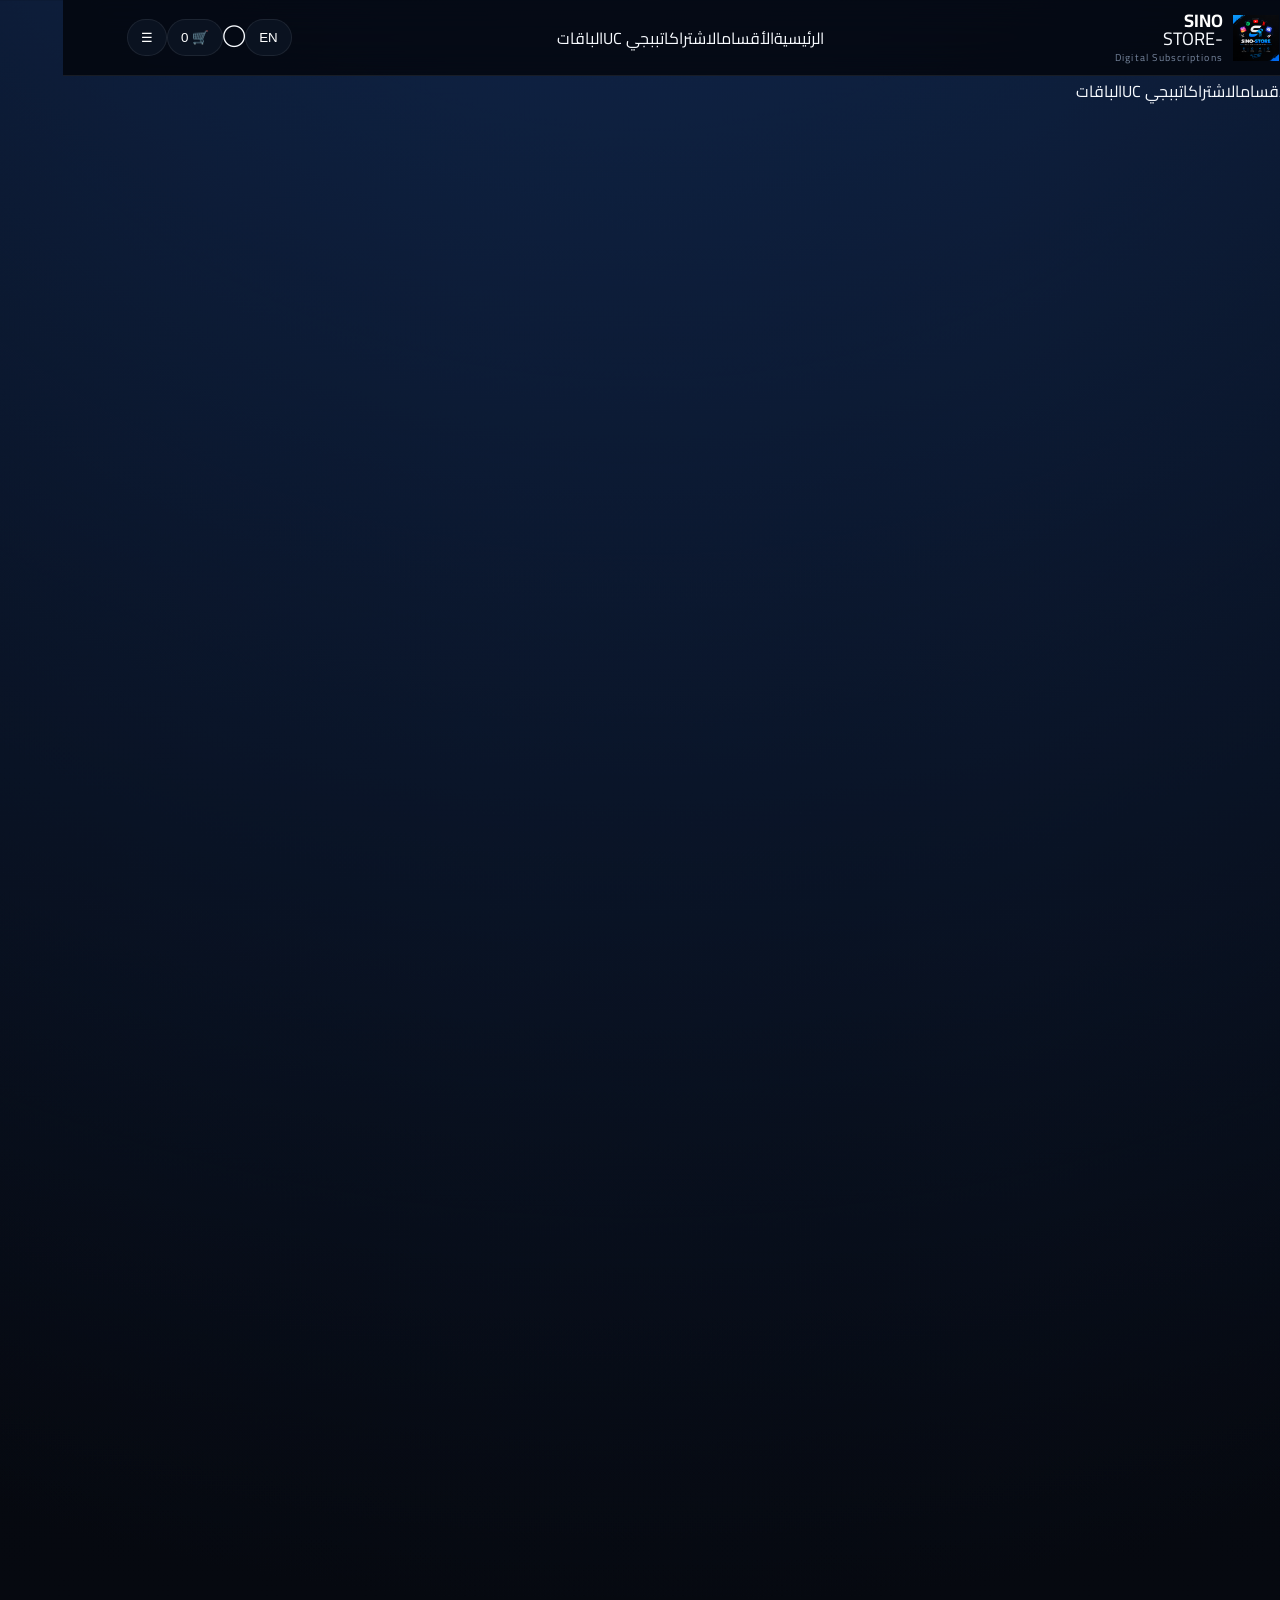
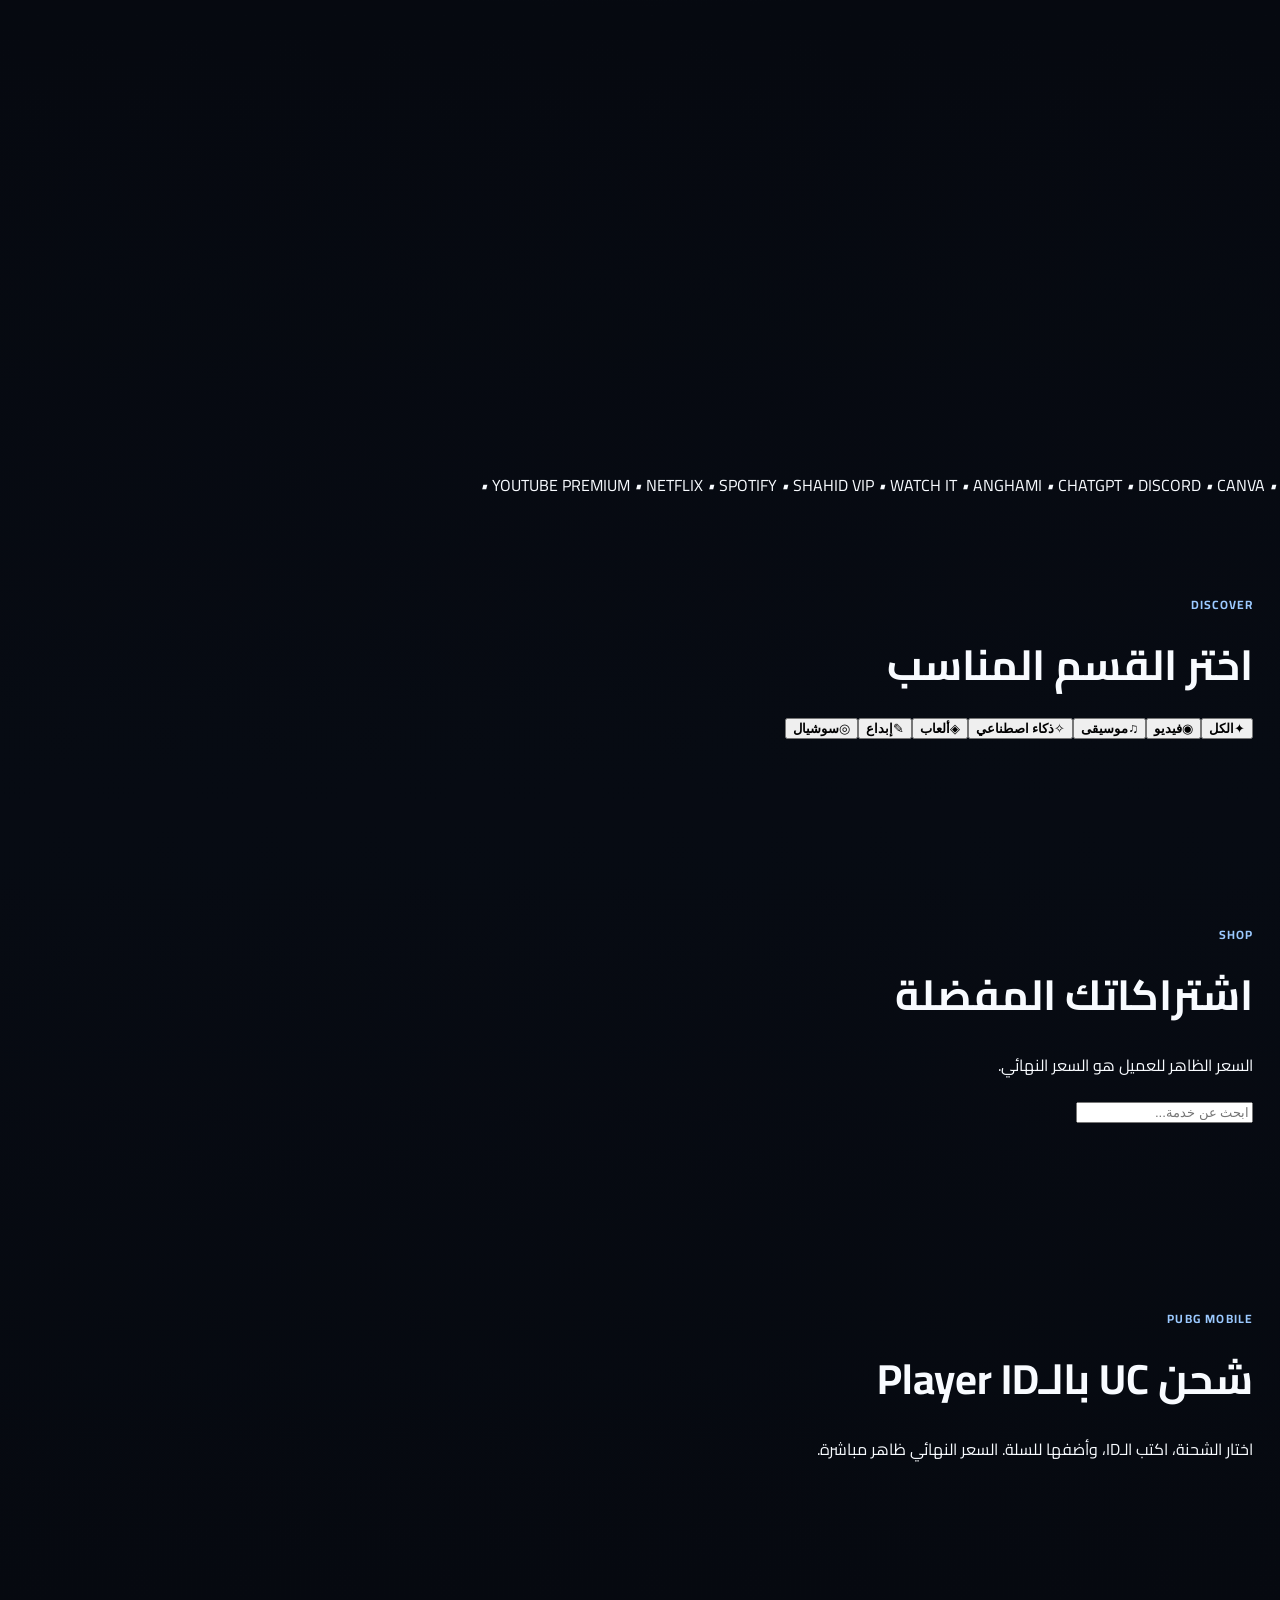
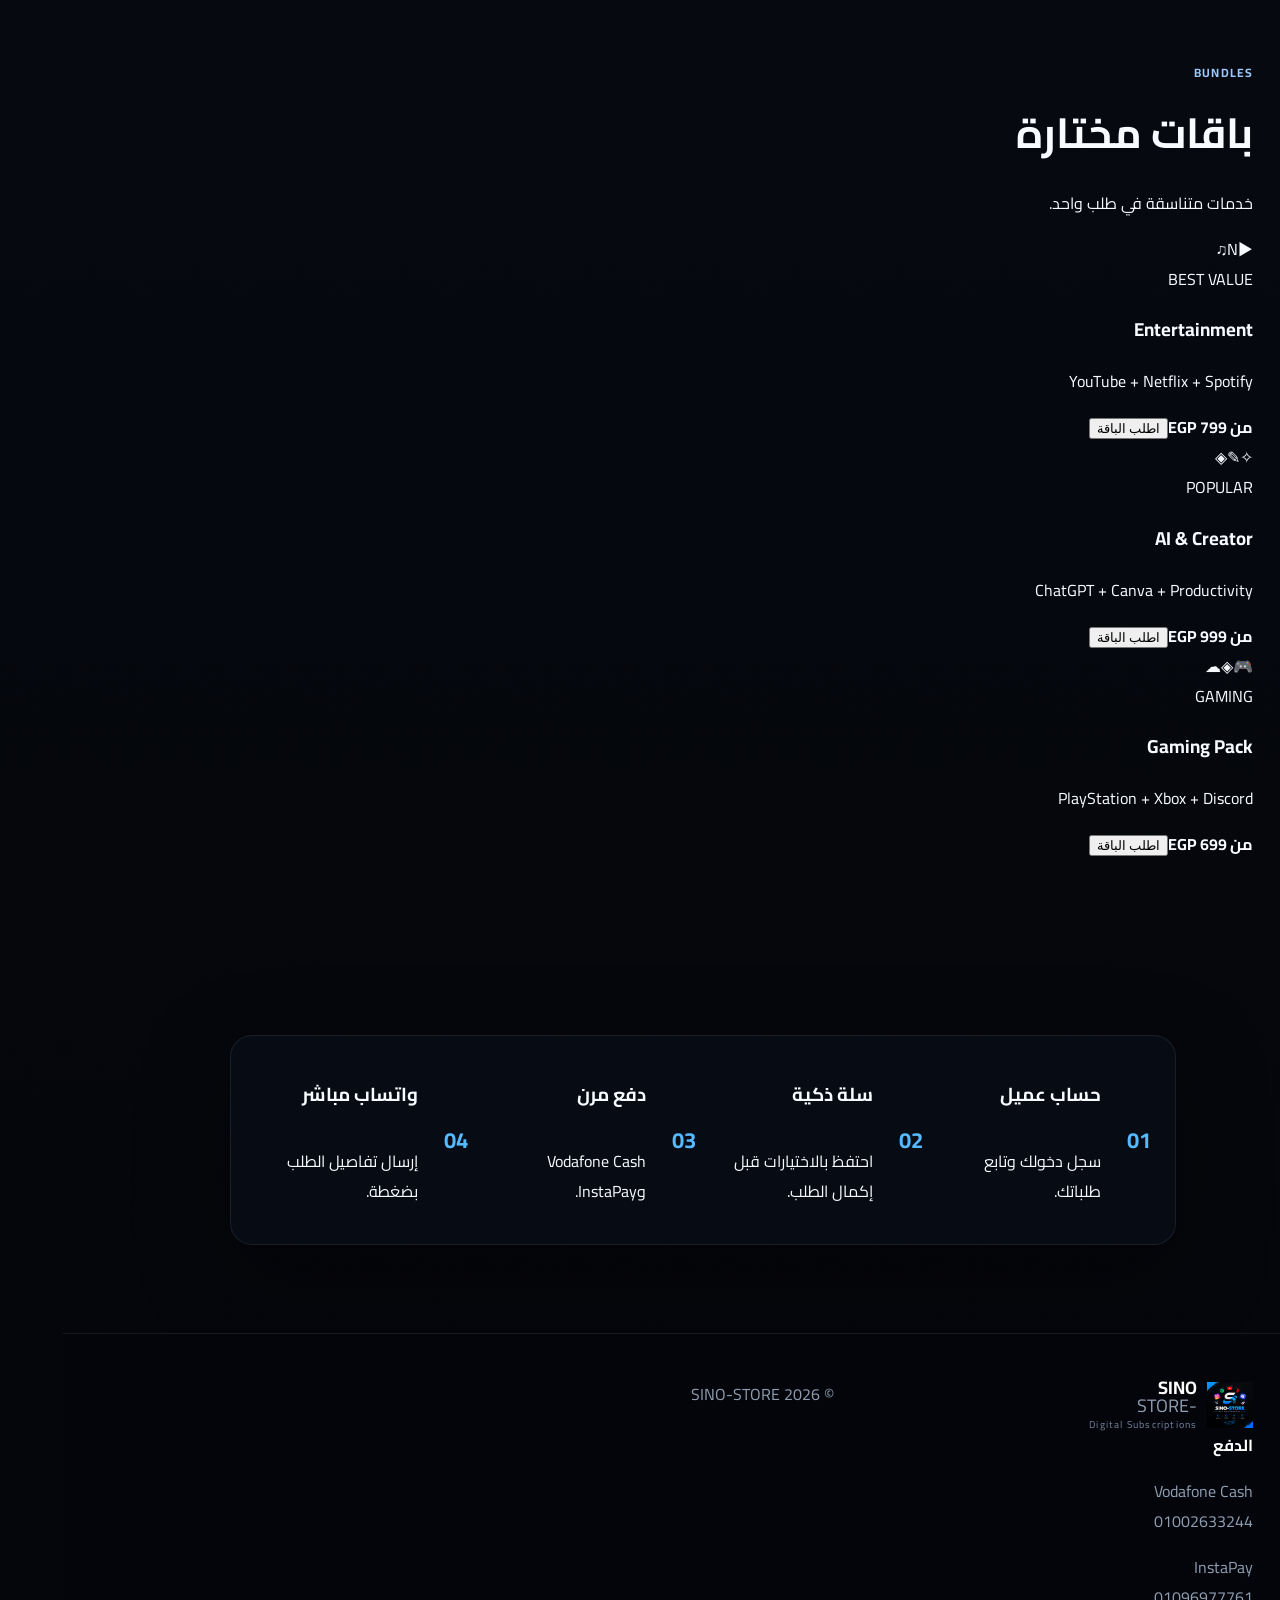
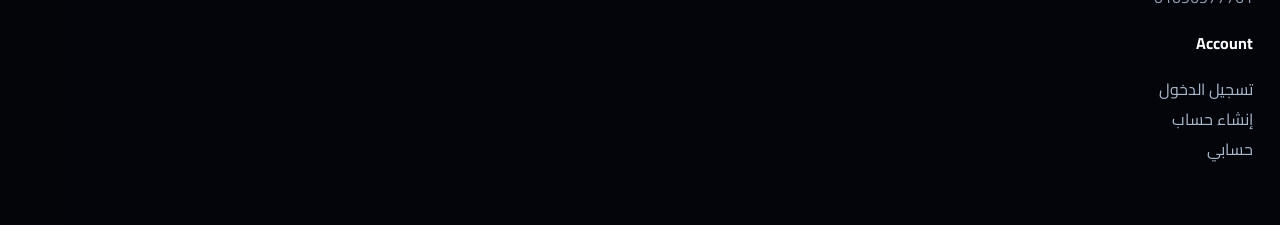
==== commit cdfb11cc: "Upgrade SINO-STORE premium storefront" ====
--- a/index.html
+++ b/index.html
@@ -1,73 +1,31 @@
-<!doctype html>
-<html lang="ar" dir="rtl">
-<head>
+<!doctype html><html lang="ar" dir="rtl"><head>
 <meta charset="utf-8"><meta name="viewport" content="width=device-width,initial-scale=1">
-<title>SINO-STORE | اشتراكات رقمية وباقات وشحن PUBG</title>
-<meta name="description" content="SINO-STORE — متجر رقمي أنيق للاشتراكات والباقات وشحن PUBG Mobile UC بالجنيه المصري، مع دعم عربي وإنجليزي وطلب سريع عبر WhatsApp.">
-<meta name="robots" content="index,follow">
-<meta name="theme-color" content="#060814">
-<link rel="canonical" href="https://yassinomara476-del.github.io/sino-store/">
-<link rel="stylesheet" href="styles.css">
-</head>
-<body>
-<div class="ambient ambient-a"></div><div class="ambient ambient-b"></div>
-<header class="nav">
-  <a class="brand" href="#home"><img src="assets/logo.png" alt="SINO-STORE"><span><b>SINO</b>-STORE<small>Digital Subscriptions</small></span></a>
-  <nav class="main-nav">
-    <a href="#home" data-ar="الرئيسية" data-en="Home">الرئيسية</a>
-    <a href="#subscriptions" data-ar="الاشتراكات" data-en="Subscriptions">الاشتراكات</a>
-    <a href="#pubg" data-ar="شحن PUBG" data-en="PUBG UC">شحن PUBG</a>
-    <a href="#bundles" data-ar="الباقات" data-en="Bundles">الباقات</a>
-  </nav>
-  <div class="nav-actions">
-    <input id="search" aria-label="Search" placeholder="ابحث عن اشتراك...">
-    <a class="ghost-link" href="login.html" data-ar="دخول" data-en="Sign in">دخول</a>
-    <button id="langBtn">EN</button>
-    <button id="cartBtn" class="icon-btn">🛒 <span id="cartCount">0</span></button>
-  </div>
-</header>
-
-<main>
-<section id="home" class="hero">
-  <div class="hero-copy reveal">
-    <span class="pill" data-ar="متجر رقمي • تجربة Premium" data-en="Digital store • Premium experience">متجر رقمي • تجربة Premium</span>
-    <h1 data-ar="خدماتك الرقمية،<br><em>بشكل أبسط.</em>" data-en="Your digital services,<br><em>made simple.</em>">خدماتك الرقمية،<br><em>بشكل أبسط.</em></h1>
-    <p data-ar="اختار خدمتك، حدد الباقة، وأكمل الطلب. كل شيء منظم في مكان واحد مع تجربة سريعة على الموبايل والكمبيوتر." data-en="Pick a service, choose your plan, and place your order. Everything stays organized in one fast experience across mobile and desktop.">اختار خدمتك، حدد الباقة، وأكمل الطلب. كل شيء منظم في مكان واحد مع تجربة سريعة على الموبايل والكمبيوتر.</p>
-    <div class="hero-actions"><a class="primary" href="#subscriptions" data-ar="تصفح الاشتراكات" data-en="Browse subscriptions">تصفح الاشتراكات</a><a class="secondary" href="register.html" data-ar="أنشئ حسابك" data-en="Create account">أنشئ حسابك</a></div>
-    <div class="hero-meta"><span>⚡ <b data-ar="تفعيل سريع" data-en="Fast activation">تفعيل سريع</b></span><span>🔒 <b data-ar="طلب آمن" data-en="Secure order">طلب آمن</b></span><span>💬 <b data-ar="دعم WhatsApp" data-en="WhatsApp support">دعم WhatsApp</b></span></div>
-  </div>
-  <div class="hero-stage reveal"><div class="stage-glow"></div><div class="service-cloud">
-    <span class="float-logo l1">▶</span><span class="float-logo l2">N</span><span class="float-logo l3">♪</span><span class="float-logo l4">👻</span><span class="float-logo l5">🎮</span>
-  </div><div class="stage-card"><img src="assets/logo.png" alt="SINO-STORE" class="hero-logo"><span>SUBSCRIPTIONS · BUNDLES · UC</span></div></div>
-</section>
-
-<section class="trust reveal"><div><b>⚡</b><span data-ar="تفعيل سريع" data-en="Fast activation">تفعيل سريع</span><small data-ar="تجربة سلسة" data-en="Smooth experience">تجربة سلسة</small></div><div><b>🔒</b><span data-ar="دفع مرن" data-en="Flexible payment">دفع مرن</span><small data-ar="Vodafone Cash / InstaPay / Online" data-en="Vodafone Cash / InstaPay / Online">Vodafone Cash / InstaPay / Online</small></div><div><b>💬</b><span data-ar="دعم مباشر" data-en="Direct support">دعم مباشر</span><small>01002633244</small></div><div><b>🌐</b><span data-ar="عربي / English" data-en="Arabic / English">عربي / English</span><small data-ar="واجهة ثنائية اللغة" data-en="Bilingual interface">واجهة ثنائية اللغة</small></div></section>
-
-<section id="subscriptions" class="section">
-  <div class="section-head"><div><span class="eyebrow">SUBSCRIPTIONS</span><h2 data-ar="أشهر الخدمات" data-en="Popular services">أشهر الخدمات</h2><p data-ar="خدمات مرتبة حسب الفئة والمدة — بدون إظهار أي تفاصيل داخلية عن التسعير." data-en="Services organized by category and plan — with internal pricing details hidden.">خدمات مرتبة حسب الفئة والمدة — بدون إظهار أي تفاصيل داخلية عن التسعير.</p></div></div>
-  <div class="category-pills"><span>Streaming</span><span>Music</span><span>AI & Productivity</span><span>Gaming</span><span>Creator</span><span>Cloud</span></div>
-  <div id="subscriptionProducts" class="grid"></div>
-</section>
-
-<section id="pubg" class="section pubg-section">
-  <div class="pubg-banner"><div><span class="eyebrow">PUBG MOBILE</span><h2 data-ar="شحن شدات PUBG بالـID" data-en="PUBG UC Top-Up">شحن شدات PUBG بالـID</h2><p data-ar="اختار عدد الشدات، وبعد الطلب ابعت Player ID على WhatsApp." data-en="Choose your UC pack, then send your Player ID on WhatsApp after ordering.">اختار عدد الشدات، وبعد الطلب ابعت Player ID على WhatsApp.</p></div><div class="uc-burst">UC</div></div>
-  <div id="pubgProducts" class="grid"></div>
-</section>
-
-<section id="bundles" class="section">
-  <div class="section-head"><div><span class="eyebrow">CURATED BUNDLES</span><h2 data-ar="باقات جاهزة" data-en="Curated bundles">باقات جاهزة</h2><p data-ar="باقات مجمعة لتسهيل الاختيار — السعر الظاهر هو السعر النهائي للعميل." data-en="Curated bundles to make choosing easier — the displayed price is the final customer price.">باقات مجمعة لتسهيل الاختيار — السعر الظاهر هو السعر النهائي للعميل.</p></div></div>
-  <div id="bundlesGrid" class="bundle-grid"></div>
-</section>
-
-<section class="cta-strip reveal"><div><span class="eyebrow">SINO-STORE</span><h3 data-ar="اعمل حسابك وخلي طلباتك منظمة." data-en="Create an account and keep your orders organized.">اعمل حسابك وخلي طلباتك منظمة.</h3></div><a class="primary" href="register.html" data-ar="إنشاء حساب" data-en="Create account">إنشاء حساب</a></section>
-</main>
-
-<footer><div><b>SINO-STORE</b><p>Digital Subscriptions · EGP</p></div><div><b data-ar="روابط" data-en="Links">روابط</b><p><a href="login.html" data-ar="تسجيل الدخول" data-en="Sign in">تسجيل الدخول</a><br><a href="account.html" data-ar="حسابي" data-en="My account">حسابي</a><br><a href="admin.html" data-ar="الإدارة" data-en="Admin">الإدارة</a></p></div><div><b data-ar="الدفع والتواصل" data-en="Payments & Contact">الدفع والتواصل</b><p>Vodafone Cash · InstaPay<br>Online Payment · WhatsApp 01002633244</p></div></footer>
-
-<div id="cartDrawer" class="drawer"><div class="drawer-card"><button class="close" onclick="closeCart()">×</button><h2 data-ar="السلة" data-en="Cart">السلة</h2><div id="cartItems"></div><div class="total"><span data-ar="الإجمالي" data-en="Total">الإجمالي</span><strong id="cartTotal">0 EGP</strong></div><button class="primary full" onclick="checkoutWhatsApp()" data-ar="إرسال الطلب على WhatsApp" data-en="Send order to WhatsApp">إرسال الطلب على WhatsApp</button></div></div>
-<script src="app.js"></script>
-<script>
-const obs=new IntersectionObserver(entries=>entries.forEach(e=>{if(e.isIntersecting){e.target.classList.add('visible');obs.unobserve(e.target)}}),{threshold:.12});
-document.querySelectorAll('.reveal').forEach(el=>obs.observe(el));
-</script>
-</body></html>+<title>SINO-STORE | اشتراكات رقمية وباقات وشحن UC</title>
+<meta name="description" content="SINO-STORE متجر رقمي للاشتراكات والباقات وشحن UC ببجي، بتجربة Premium وسلة مشتريات وحسابات عملاء ودعم واتساب.">
+<meta name="keywords" content="اشتراكات, نتفليكس, يوتيوب بريميوم, سبوتيفاي, شاهد VIP, WATCH IT, أنغامي, شات جي بي تي, ببجي UC, SINO-STORE">
+<meta name="robots" content="index,follow"><link rel="canonical" href="https://yassinomara476-del.github.io/sino-store/">
+<link rel="alternate" hreflang="ar" href="https://yassinomara476-del.github.io/sino-store/"><link rel="alternate" hreflang="en" href="https://yassinomara476-del.github.io/sino-store/?lang=en">
+<meta property="og:type" content="website"><meta property="og:site_name" content="SINO-STORE"><meta property="og:title" content="SINO-STORE | اشتراكاتك الرقمية في مكان واحد"><meta property="og:description" content="اشتراكات رقمية وباقات وشحن UC ببجي بتجربة Premium."><meta property="og:image" content="assets/logo.png">
+<link rel="icon" href="assets/logo.png"><link rel="preconnect" href="https://cdn.simpleicons.org"><link rel="stylesheet" href="styles.css">
+<script type="application/ld+json">{"@context":"https://schema.org","@type":"WebSite","name":"SINO-STORE","url":"https://yassinomara476-del.github.io/sino-store/"}</script></head><body><div class="bg-lines"></div>
+<header class="header"><div class="wrap nav"><a class="brand" href="#top"><img src="assets/logo.png" alt="SINO-STORE"><span><b>SINO</b>-STORE<small>Digital Subscriptions</small></span></a>
+<nav><a href="#top">الرئيسية</a><a href="#categories">الأقسام</a><a href="#products">الاشتراكات</a><a href="#pubg">ببجي UC</a><a href="#bundles">الباقات</a></nav>
+<div class="actions"><button id="langBtn">EN</button><a href="login.html" class="user">◯</a><button id="cartBtn">🛒 <span id="cartCount">0</span></button><button id="menuBtn">☰</button></div></div>
+<div id="mobileMenu" class="mobile"><a href="#top">الرئيسية</a><a href="#categories">الأقسام</a><a href="#products">الاشتراكات</a><a href="#pubg">ببجي UC</a><a href="#bundles">الباقات</a></div></header>
+<main id="top"><section class="hero"><div class="wrap hero-grid"><div class="hero-copy reveal"><div class="chip">✦ متجر رقمي Premium</div><h1>اشترك.<br><em>استمتع.</em></h1>
+<p>كل اشتراكاتك المفضلة، باقاتك، وشحن UC ببجي في تجربة واحدة مرتبة وسريعة.</p><div class="hero-cta"><a class="btn primary" href="#products">ابدأ التسوق</a><a class="btn" href="#bundles">شاهد الباقات</a></div>
+<div class="proof"><span>✓ تفعيل سريع</span><span>✓ دعم 24/7</span><span>✓ دفع بالجنيه المصري</span></div></div>
+<div class="visual reveal"><img src="assets/hero-bg.svg" class="visual-bg" alt=""><div class="stage"><div class="ring r1"></div><div class="ring r2"></div><img src="assets/logo.png" class="stage-logo" alt="SINO-STORE">
+<div class="float-card c1"><img src="https://cdn.simpleicons.org/youtube/FF0000" alt="YouTube"><span>YouTube</span></div><div class="float-card c2"><img src="https://cdn.simpleicons.org/netflix/E50914" alt="Netflix"><span>Netflix</span></div><div class="float-card c3"><img src="https://cdn.simpleicons.org/spotify/1ED760" alt="Spotify"><span>Spotify</span></div><div class="float-card c4"><img src="https://cdn.simpleicons.org/openai/FFFFFF" alt="ChatGPT"><span>ChatGPT</span></div><div class="float-card c5"><img src="https://cdn.simpleicons.org/pubg/FFB000" alt="PUBG"><span>PUBG</span></div></div></div></div></section>
+<section class="marquee"><div class="track">YOUTUBE PREMIUM <i>•</i> NETFLIX <i>•</i> SPOTIFY <i>•</i> SHAHID VIP <i>•</i> WATCH IT <i>•</i> ANGHAMI <i>•</i> CHATGPT <i>•</i> DISCORD <i>•</i> CANVA <i>•</i> PUBG UC <i>•</i></div></section>
+<section id="categories" class="section"><div class="wrap"><div class="head"><div><span class="eyebrow">DISCOVER</span><h2>اختر القسم المناسب</h2></div></div>
+<div class="cats"><button class="cat active" data-cat="all">✦<b>الكل</b></button><button class="cat" data-cat="streaming">◉<b>فيديو</b></button><button class="cat" data-cat="music">♫<b>موسيقى</b></button><button class="cat" data-cat="ai">✧<b>ذكاء اصطناعي</b></button><button class="cat" data-cat="gaming">◈<b>ألعاب</b></button><button class="cat" data-cat="creative">✎<b>إبداع</b></button><button class="cat" data-cat="social">◎<b>سوشيال</b></button></div></div></section>
+<section id="products" class="section"><div class="wrap"><div class="head"><div><span class="eyebrow">SHOP</span><h2>اشتراكاتك المفضلة</h2><p>السعر الظاهر للعميل هو السعر النهائي.</p></div><div class="search"><input id="search" placeholder="ابحث عن خدمة..."></div></div><div id="grid" class="grid"></div></div></section>
+<section id="pubg" class="section"><div class="wrap pubg"><div class="pubg-title"><span class="eyebrow">PUBG MOBILE</span><h2>شحن UC بالـPlayer ID</h2><p>اختار الشحنة، اكتب الـID، وأضفها للسلة. السعر النهائي ظاهر مباشرة.</p></div><div id="pubgGrid" class="grid pubg-grid"></div></div></section>
+<section id="bundles" class="section"><div class="wrap"><div class="head"><div><span class="eyebrow">BUNDLES</span><h2>باقات مختارة</h2><p>خدمات متناسقة في طلب واحد.</p></div></div>
+<div class="bundles"><article><div class="bundle-art a"><span>▶</span><span>N</span><span>♫</span></div><div><label>BEST VALUE</label><h3>Entertainment</h3><p>YouTube + Netflix + Spotify</p><strong>من 799 EGP</strong><button class="btn" onclick="bundleMsg('Entertainment')">اطلب الباقة</button></div></article>
+<article><div class="bundle-art b"><span>✧</span><span>✎</span><span>◈</span></div><div><label>POPULAR</label><h3>AI & Creator</h3><p>ChatGPT + Canva + Productivity</p><strong>من 999 EGP</strong><button class="btn" onclick="bundleMsg('AI & Creator')">اطلب الباقة</button></div></article>
+<article><div class="bundle-art c"><span>🎮</span><span>◈</span><span>☁</span></div><div><label>GAMING</label><h3>Gaming Pack</h3><p>PlayStation + Xbox + Discord</p><strong>من 699 EGP</strong><button class="btn" onclick="bundleMsg('Gaming Pack')">اطلب الباقة</button></div></article></div></div></section>
+<section class="section"><div class="wrap trust"><div><b>01</b><h3>حساب عميل</h3><p>سجل دخولك وتابع طلباتك.</p></div><div><b>02</b><h3>سلة ذكية</h3><p>احتفظ بالاختيارات قبل إكمال الطلب.</p></div><div><b>03</b><h3>دفع مرن</h3><p>Vodafone Cash وInstaPay.</p></div><div><b>04</b><h3>واتساب مباشر</h3><p>إرسال تفاصيل الطلب بضغطة.</p></div></div></section></main>
+<footer><div class="wrap foot"><div class="brand"><img src="assets/logo.png" alt=""><span><b>SINO</b>-STORE<small>Digital Subscriptions</small></span></div><div><b>الدفع</b><p>Vodafone Cash<br>01002633244</p><p>InstaPay<br>01096977761</p></div><div><b>Account</b><p><a href="login.html">تسجيل الدخول</a><br><a href="register.html">إنشاء حساب</a><br><a href="account.html">حسابي</a></p></div></div><div class="copy">© 2026 SINO-STORE</div></footer>
+<div id="backdrop" class="backdrop"></div><aside id="cart" class="drawer"><div class="cart-head"><h2>سلة المشتريات</h2><button id="closeCart">×</button></div><div id="cartItems"></div><div class="cart-foot"><div><span>الإجمالي</span><strong id="total">0 EGP</strong></div><button id="checkout" class="btn primary full">متابعة الطلب عبر WhatsApp</button></div></aside><script src="app.js"></script></body></html>
--- a/styles.css
+++ b/styles.css
@@ -1 +1,12 @@
- :root{--bg:#05070b;--panel:#0c111a;--panel2:#101824;--text:#f5f7fb;--muted:#9aa7b8;--blue:#009cff;--blue2:#006dff;--line:#1d2a3a}*{box-sizing:border-box}html{scroll-behavior:smooth}body{margin:0;background:radial-gradient(circle at 80% 0,#06294b 0,transparent 30%),var(--bg);color:var(--text);font-family:Tahoma,Arial,sans-serif}a{text-decoration:none;color:inherit}.nav{position:sticky;top:0;z-index:10;display:flex;align-items:center;justify-content:space-between;padding:14px 5%;background:rgba(5,7,11,.86);backdrop-filter:blur(14px);border-bottom:1px solid var(--line)}.brand{display:flex;align-items:center;gap:10px;font-weight:900;letter-spacing:1px}.brand img{width:44px;height:44px;object-fit:contain}.nav nav{display:flex;gap:24px;color:#c9d3df}.nav nav a:hover{color:var(--blue)}.nav-actions{display:flex;gap:8px}.nav button,.secondary,.primary{border:1px solid var(--line);background:var(--panel2);color:#fff;border-radius:12px;padding:10px 14px;cursor:pointer}.primary{background:linear-gradient(135deg,var(--blue),var(--blue2));border:0;font-weight:800}.hero{min-height:620px;display:grid;grid-template-columns:1.1fr .9fr;align-items:center;padding:70px 8%;gap:30px}.hero-copy h1{font-size:clamp(42px,6vw,78px);line-height:1.05;margin:18px 0}.hero-copy h1 b{color:var(--blue)}.hero-copy p{max-width:650px;color:var(--muted);font-size:19px;line-height:1.9}.pill,.eyebrow{color:var(--blue);font-weight:800;letter-spacing:1px}.hero-actions{display:flex;gap:12px;margin-top:30px}.hero-art{display:grid;place-items:center}.hero-art img{width:min(500px,90%);filter:drop-shadow(0 0 55px rgba(0,156,255,.2))}.trust{display:grid;grid-template-columns:repeat(4,1fr);border-top:1px solid var(--line);border-bottom:1px solid var(--line);padding:25px 8%;background:#070b11}.trust div{display:flex;justify-content:center;gap:10px;color:#dbe4ee}.trust strong{color:var(--blue)}.section{padding:80px 7%}.section-head{display:flex;justify-content:space-between;align-items:end;gap:20px;margin-bottom:30px}.section h2{font-size:38px;margin:8px 0}.search-wrap input{background:var(--panel);border:1px solid var(--line);padding:14px 18px;border-radius:14px;color:#fff;min-width:280px}.grid{display:grid;grid-template-columns:repeat(auto-fill,minmax(230px,1fr));gap:18px}.card{background:linear-gradient(180deg,var(--panel2),var(--panel));border:1px solid var(--line);border-radius:20px;padding:20px;box-shadow:0 20px 50px rgba(0,0,0,.18)}.card .icon{width:56px;height:56px;border-radius:16px;background:#07121f;display:grid;place-items:center;font-size:26px;margin-bottom:16px}.card h3{margin:0 0 7px}.card p{color:var(--muted);margin:0 0 16px}.price{font-size:24px;font-weight:900}.card select{width:100%;margin:12px 0;padding:11px;background:#080d14;color:#fff;border:1px solid var(--line);border-radius:10px}.card button{width:100%}.bundle-grid{display:grid;grid-template-columns:repeat(3,1fr);gap:18px}.bundle-grid article{padding:28px;border:1px solid var(--line);border-radius:22px;background:linear-gradient(135deg,#0d1622,#07101a)}.bundle-grid article span{font-size:34px}.bundle-grid h3{font-size:25px}.bundle-grid p{color:var(--muted);min-height:44px}.bundle-grid button{width:100%}footer{display:grid;grid-template-columns:repeat(3,1fr);gap:20px;padding:45px 7%;border-top:1px solid var(--line);background:#030508;color:#aeb9c8}footer b{color:#fff}footer p{line-height:1.8}.drawer{display:none;position:fixed;inset:0;background:rgba(0,0,0,.65);z-index:50;justify-content:flex-end}.drawer.open{display:flex}.drawer-card{width:min(500px,100%);height:100%;background:#080d14;border-left:1px solid var(--line);padding:25px;overflow:auto}.close{float:left;background:none;border:0;color:#fff;font-size:30px;cursor:pointer}.cart-row{display:flex;justify-content:space-between;gap:15px;border-bottom:1px solid var(--line);padding:15px 0}.total{display:flex;justify-content:space-between;font-size:20px;padding:22px 0}.full{width:100%}@media(max-width:850px){.nav nav{display:none}.hero{grid-template-columns:1fr;text-align:center}.hero-copy p{margin:auto}.hero-actions{justify-content:center}.trust{grid-template-columns:repeat(2,1fr);gap:18px}.section-head{align-items:stretch;flex-direction:column}.search-wrap input{width:100%}.bundle-grid,footer{grid-template-columns:1fr}}+@import url('https://fonts.googleapis.com/css2?family=Cairo:wght@400;500;600;700;800&family=Inter:wght@400;500;600;700;800&display=swap');
+:root{--bg:#05060b;--panel:#0a0f19;--panel2:#0d1522;--text:#f8fbff;--muted:#8fa0b6;--blue:#14a7ff;--blue2:#5f5cff;--violet:#8a4dff;--line:rgba(255,255,255,.08);--shadow:0 30px 90px rgba(0,0,0,.38)}
+*{box-sizing:border-box}html{scroll-behavior:smooth}body{margin:0;background:radial-gradient(circle at 50% -10%,#122b55 0,transparent 38%),linear-gradient(180deg,#04050a 0,#070b13 48%,#040509 100%);color:var(--text);font-family:Cairo,Inter,Tahoma,Arial,sans-serif;overflow-x:hidden}a{text-decoration:none;color:inherit}.ambient{position:fixed;z-index:-1;border-radius:50%;filter:blur(90px);pointer-events:none;opacity:.25}.ambient-a{width:360px;height:360px;background:#4c2cff;top:20%;left:-140px}.ambient-b{width:420px;height:420px;background:#008dff;top:55%;right:-170px}
+.nav{position:sticky;top:0;z-index:30;display:flex;align-items:center;justify-content:space-between;gap:18px;padding:12px 5%;background:rgba(3,5,10,.78);backdrop-filter:blur(18px);border-bottom:1px solid var(--line)}.brand{display:flex;align-items:center;gap:10px;min-width:190px}.brand img{width:46px;height:46px;object-fit:contain}.brand span{display:flex;flex-direction:column;font-size:18px;line-height:1}.brand b{color:#fff}.brand small{font-size:10px;color:#74839a;margin-top:5px;letter-spacing:1.2px}.main-nav{display:flex;gap:28px;color:#c7d1df;font-size:14px}.main-nav a:hover,.ghost-link:hover{color:#fff}.nav-actions{display:flex;gap:8px;align-items:center}.nav-actions input{width:210px;background:#0a1220;border:1px solid var(--line);padding:11px 14px;border-radius:999px;color:#fff;outline:none}.nav button,.nav-actions a{border:1px solid var(--line);background:#0a1220;color:#fff;border-radius:999px;padding:10px 13px;cursor:pointer}.icon-btn{min-width:45px}.ghost-link{font-size:13px}
+.hero{min-height:700px;display:grid;grid-template-columns:1.05fr .95fr;align-items:center;gap:25px;padding:70px 7% 55px;position:relative}.hero-copy{max-width:740px}.pill,.eyebrow{display:inline-block;color:#9bc9ff;font-weight:700;font-size:12px;letter-spacing:1.2px}.hero-copy h1{font-size:clamp(52px,7vw,92px);line-height:1.03;margin:18px 0 22px;letter-spacing:-2px}.hero-copy h1 em{font-style:normal;background:linear-gradient(90deg,#18b5ff,#7b63ff);-webkit-background-clip:text;background-clip:text;color:transparent}.hero-copy p{color:#9eacbe;font-size:18px;line-height:1.95;max-width:650px}.hero-actions{display:flex;gap:12px;margin:28px 0}.primary,.secondary{display:inline-flex;align-items:center;justify-content:center;gap:8px;border-radius:14px;padding:13px 19px;border:1px solid var(--line);color:#fff;font-weight:800;cursor:pointer}.primary{background:linear-gradient(120deg,#13a9ff,#6359ff);box-shadow:0 10px 35px rgba(37,132,255,.2)}.secondary{background:#0b1320}.primary:hover,.secondary:hover{transform:translateY(-2px)}.hero-meta{display:flex;gap:20px;color:#b9c7d8;font-size:13px}.hero-meta span{display:flex;gap:7px;align-items:center}.hero-stage{position:relative;min-height:540px;display:grid;place-items:center}.stage-glow{position:absolute;width:430px;height:430px;border-radius:50%;background:radial-gradient(circle,#183dff55 0,#0ba5ff22 36%,transparent 68%);filter:blur(10px);animation:pulse 6s ease-in-out infinite}.stage-card{width:min(440px,88%);aspect-ratio:1/1;padding:55px 45px;border:1px solid rgba(255,255,255,.12);background:linear-gradient(145deg,#0b1220aa,#080b14e8);box-shadow:var(--shadow);border-radius:40px;display:grid;place-items:center;backdrop-filter:blur(16px);position:relative}.stage-card:before{content:"";position:absolute;inset:10px;border-radius:32px;border:1px solid #1aa6ff28}.hero-logo{width:230px;filter:drop-shadow(0 0 45px rgba(0,157,255,.25));animation:float 5s ease-in-out infinite}.stage-card span{position:absolute;bottom:34px;font-size:11px;letter-spacing:2px;color:#72839b}.service-cloud{position:absolute;inset:0}.float-logo{position:absolute;width:60px;height:60px;border-radius:18px;display:grid;place-items:center;font-weight:900;font-size:25px;background:rgba(10,19,34,.9);border:1px solid rgba(255,255,255,.12);box-shadow:0 16px 40px rgba(0,0,0,.35);animation:float 5s ease-in-out infinite}.l1{top:16%;left:12%;color:#ff303b}.l2{top:7%;right:16%;color:#ff4b4b}.l3{bottom:17%;left:4%;color:#1bd760}.l4{bottom:8%;right:12%;}.l5{top:46%;right:0;color:#50a5ff}
+.trust{margin:0 7%;padding:22px 24px;border:1px solid var(--line);background:rgba(8,14,24,.76);border-radius:22px;display:grid;grid-template-columns:repeat(4,1fr);gap:15px;box-shadow:var(--shadow)}.trust div{display:grid;grid-template-columns:40px 1fr;grid-template-rows:auto auto;column-gap:10px;align-items:center}.trust b{grid-row:1/3;font-size:22px;color:#55baff}.trust span{font-weight:800}.trust small{color:#6f8097;font-size:11px}
+.section{padding:88px 7%}.section-head{display:flex;justify-content:space-between;align-items:end;gap:25px;margin-bottom:32px}.section h2{font-size:42px;margin:7px 0 8px}.section-head p{margin:0;color:#73839a}.category-pills{display:flex;flex-wrap:wrap;gap:10px;margin-bottom:22px}.category-pills span{padding:9px 14px;border:1px solid var(--line);background:#0a111d;color:#a9b9cc;border-radius:999px;font-size:12px}.grid{display:grid;grid-template-columns:repeat(auto-fill,minmax(245px,1fr));gap:16px}.premium-card{background:linear-gradient(180deg,rgba(14,24,39,.92),rgba(8,13,22,.96));border:1px solid var(--line);border-radius:24px;padding:20px;transition:.3s;position:relative;overflow:hidden}.premium-card:before{content:"";position:absolute;inset:-50% 25% auto -25%;height:120px;background:#178dff22;filter:blur(40px);transform:rotate(-12deg)}.premium-card:hover{transform:translateY(-6px);border-color:#239eff44;box-shadow:0 22px 55px rgba(0,0,0,.28)}.service-logo{width:62px;height:62px;border-radius:18px;background:#07101c;border:1px solid var(--line);display:grid;place-items:center;margin-bottom:16px;position:relative}.service-logo img{width:38px;height:38px;object-fit:contain}.fallback{font-size:18px;color:#83a8cf}.premium-card h3{margin:0 0 4px;font-size:18px}.muted{color:#73849a;font-size:12px}.premium-card select{width:100%;background:#070d16;border:1px solid var(--line);padding:11px;border-radius:12px;color:#fff;margin:12px 0;outline:none}.card-price{display:flex;align-items:baseline;gap:4px;margin:10px 0 15px}.card-price strong{font-size:27px}.card-price span{color:#73839a;font-size:12px}.premium-card .primary{width:100%}
+.pubg-banner{display:flex;justify-content:space-between;align-items:center;gap:20px;padding:28px 32px;margin-bottom:25px;border:1px solid #0f64a955;background:linear-gradient(120deg,#081728,#11102a);border-radius:28px;overflow:hidden}.uc-burst{width:120px;height:120px;border-radius:34px;display:grid;place-items:center;font-size:34px;font-weight:900;background:radial-gradient(circle at 30% 30%,#3de2ff,#4b60ff 45%,#111a52 75%);box-shadow:0 0 55px #247fff33;transform:rotate(7deg)}
+.bundle-grid{display:grid;grid-template-columns:repeat(3,1fr);gap:18px}.bundle-card{padding:28px;border:1px solid var(--line);border-radius:26px;background:linear-gradient(135deg,#0c1422,#090b17);box-shadow:0 22px 50px rgba(0,0,0,.24);transition:.3s}.bundle-card:hover{transform:translateY(-5px);border-color:#755dff55}.bundle-icon{font-size:34px;margin-bottom:12px}.bundle-card h3{font-size:24px;margin:8px 0 18px}.bundle-items{display:flex;flex-wrap:wrap;gap:8px;min-height:70px}.bundle-items span{padding:8px 10px;border-radius:999px;background:#0b1524;border:1px solid var(--line);font-size:11px;color:#a7b7c9}.bundle-bottom{display:flex;align-items:center;justify-content:space-between;gap:12px;margin-top:24px}.bundle-bottom strong{font-size:23px}.cta-strip{margin:0 7% 70px;padding:28px 32px;border-radius:28px;background:linear-gradient(100deg,#101a39,#111629 50%,#182351);border:1px solid #3556ff38;display:flex;justify-content:space-between;align-items:center;gap:20px}.cta-strip h3{margin:5px 0 0;font-size:25px}
+footer{display:grid;grid-template-columns:1.2fr 1fr 1fr;gap:25px;padding:45px 7%;border-top:1px solid var(--line);background:#03050a;color:#8f9db0}footer b{color:#fff}footer a{color:#a9b9cc}footer a:hover{color:#fff}.drawer{display:none;position:fixed;inset:0;background:rgba(0,0,0,.7);z-index:60;justify-content:flex-end}.drawer.open{display:flex}.drawer-card{width:min(520px,100%);height:100%;background:#070c14;padding:26px;overflow:auto;border-inline-start:1px solid var(--line)}.close{float:left;background:none;border:0;color:#fff;font-size:32px;cursor:pointer}.cart-row{display:flex;justify-content:space-between;gap:15px;padding:17px 0;border-bottom:1px solid var(--line)}.cart-row small{display:block;color:#718198;margin-top:3px}.remove{background:none;border:0;color:#ff6570;font-size:21px;cursor:pointer;margin-inline-start:10px}.total{display:flex;justify-content:space-between;font-size:20px;padding:25px 0}.full{width:100%}.reveal{opacity:0;transform:translateY(26px);transition:opacity .8s ease,transform .8s ease}.reveal.visible{opacity:1;transform:none}@keyframes float{0%,100%{transform:translateY(0)}50%{transform:translateY(-10px)}}@keyframes pulse{0%,100%{transform:scale(.96);opacity:.75}50%{transform:scale(1.04);opacity:1}}@media(prefers-reduced-motion:reduce){*,*::before,*::after{animation:none!important;transition:none!important;scroll-behavior:auto!important}.reveal{opacity:1;transform:none}}@media(max-width:1000px){.main-nav{display:none}.nav-actions input{width:170px}.hero{grid-template-columns:1fr;padding-top:45px}.hero-copy{text-align:center}.hero-copy p{margin-inline:auto}.hero-actions,.hero-meta{justify-content:center}.trust{grid-template-columns:repeat(2,1fr)}.bundle-grid{grid-template-columns:1fr 1fr}}@media(max-width:680px){.nav{padding:10px 4%}.nav-actions input,.ghost-link{display:none}.hero{padding-inline:5%}.hero-copy h1{font-size:48px}.hero-stage{min-height:430px}.stage-card{width:310px}.hero-logo{width:180px}.float-logo{width:50px;height:50px}.trust{margin-inline:5%;grid-template-columns:1fr 1fr}.section{padding-inline:5%}.section h2{font-size:33px}.bundle-grid,footer{grid-template-columns:1fr}.pubg-banner,.cta-strip{margin-inline:5%;padding:22px;flex-direction:column;align-items:flex-start}.category-pills span{font-size:11px}}
+
+.auth-page{min-height:100vh;display:grid;place-items:center;padding:30px}.auth-card{width:min(460px,100%);background:linear-gradient(180deg,#0d1522,#080d15);border:1px solid var(--line);border-radius:28px;padding:32px;box-shadow:var(--shadow)}.auth-brand{margin-bottom:28px}.auth-card h1{font-size:42px;margin:10px 0}.auth-card form{display:grid;gap:12px;margin-top:22px}.auth-card input{width:100%;padding:14px 16px;background:#070c14;border:1px solid var(--line);border-radius:13px;color:#fff;outline:none}.auth-card .primary{width:100%}.auth-switch{color:#9aabc0}.auth-switch a{color:#4fbaff}.demo-note{display:block;margin-top:17px;color:#6d7e95;line-height:1.7}.auth-shell{max-width:1000px;margin:auto}.auth-shell h1{font-size:48px;margin:6px 0 10px}.account-grid{display:grid;grid-template-columns:repeat(3,1fr);gap:18px;margin-top:35px}.account-card{background:linear-gradient(180deg,#0e1725,#090e17);border:1px solid var(--line);border-radius:24px;padding:24px;display:flex;flex-direction:column;gap:9px}.account-card>span{font-size:28px}.account-card strong{font-size:32px}.account-card small{color:#8191a6}.admin-stats{display:grid;grid-template-columns:repeat(4,1fr);gap:16px;margin:25px 0}.admin-panel{background:#080d15;border:1px solid var(--line);border-radius:26px;padding:24px}.admin-links{display:grid;grid-template-columns:repeat(4,1fr);gap:12px}.admin-links div{padding:18px;border:1px solid var(--line);border-radius:16px;background:#0b1220;color:#b9c8da}@media(max-width:800px){.account-grid,.admin-stats{grid-template-columns:1fr 1fr}.admin-links{grid-template-columns:1fr 1fr}}@media(max-width:520px){.account-grid,.admin-stats,.admin-links{grid-template-columns:1fr}}
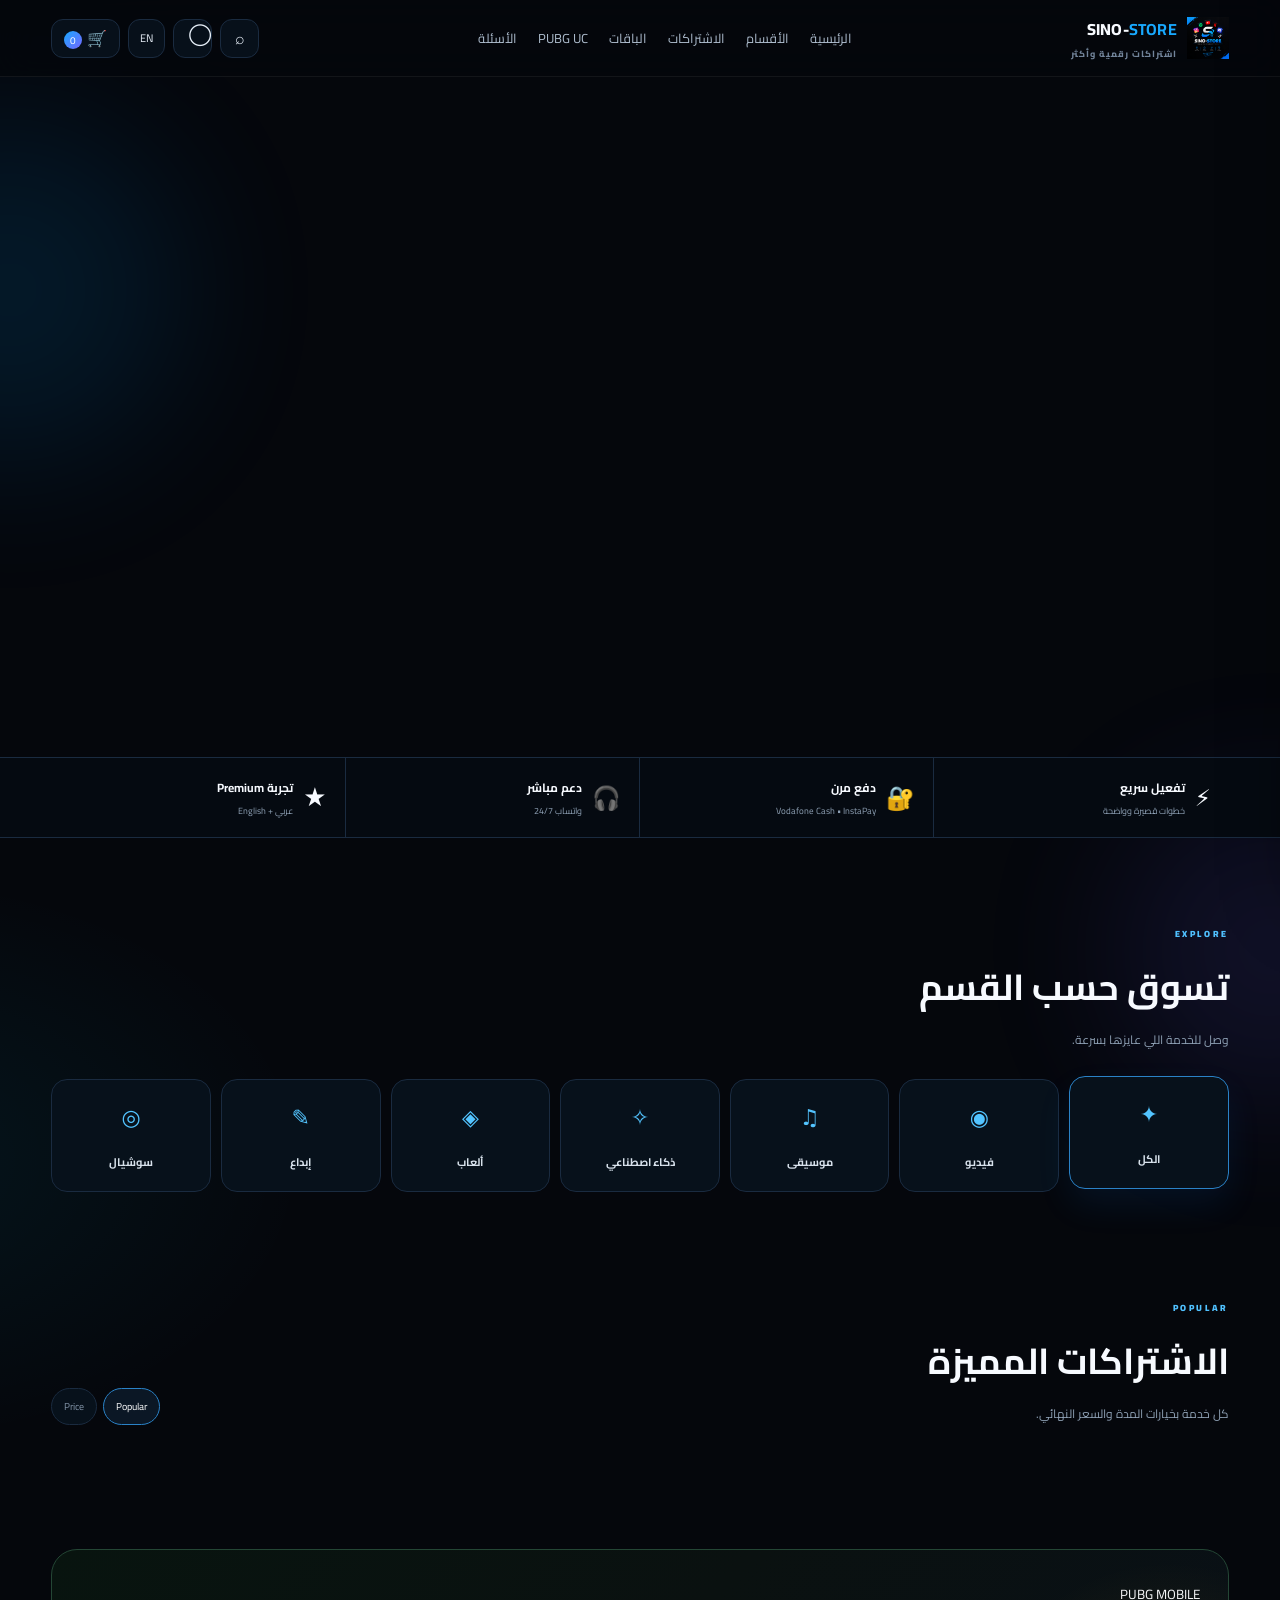
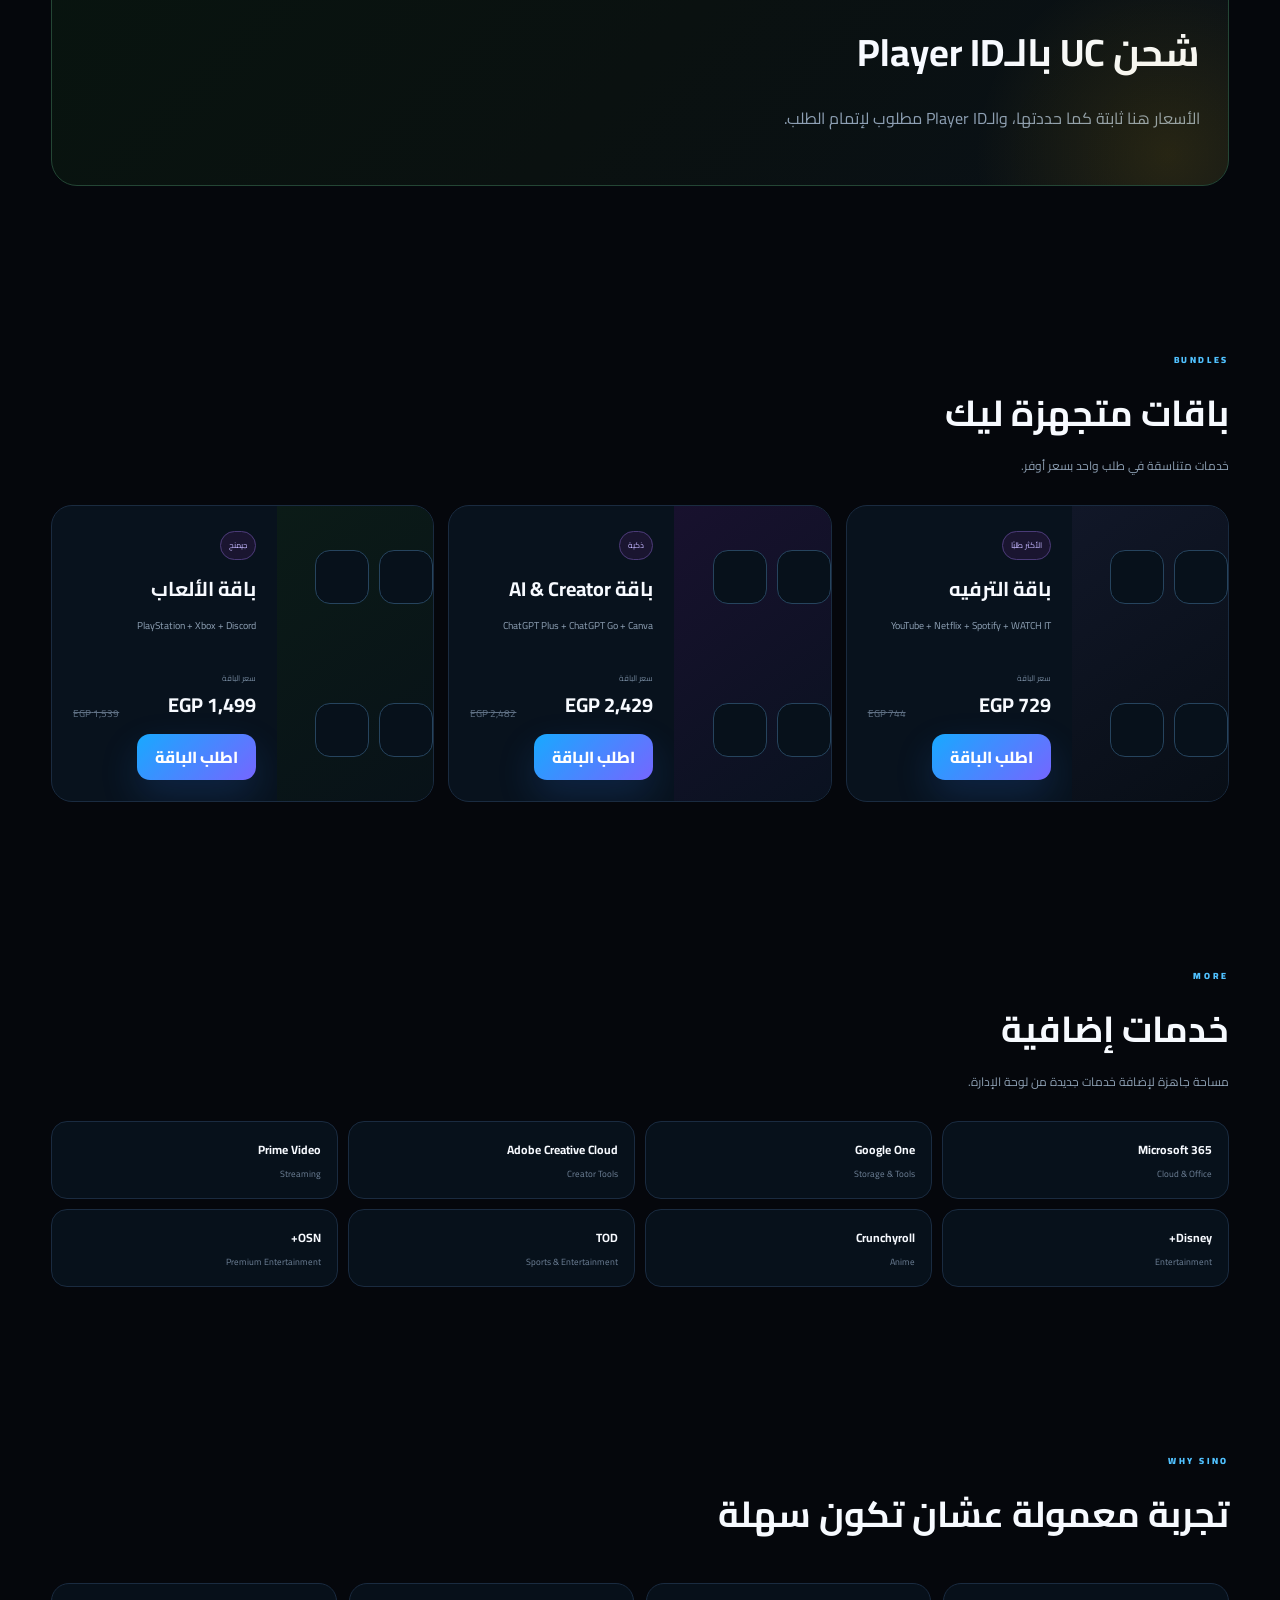
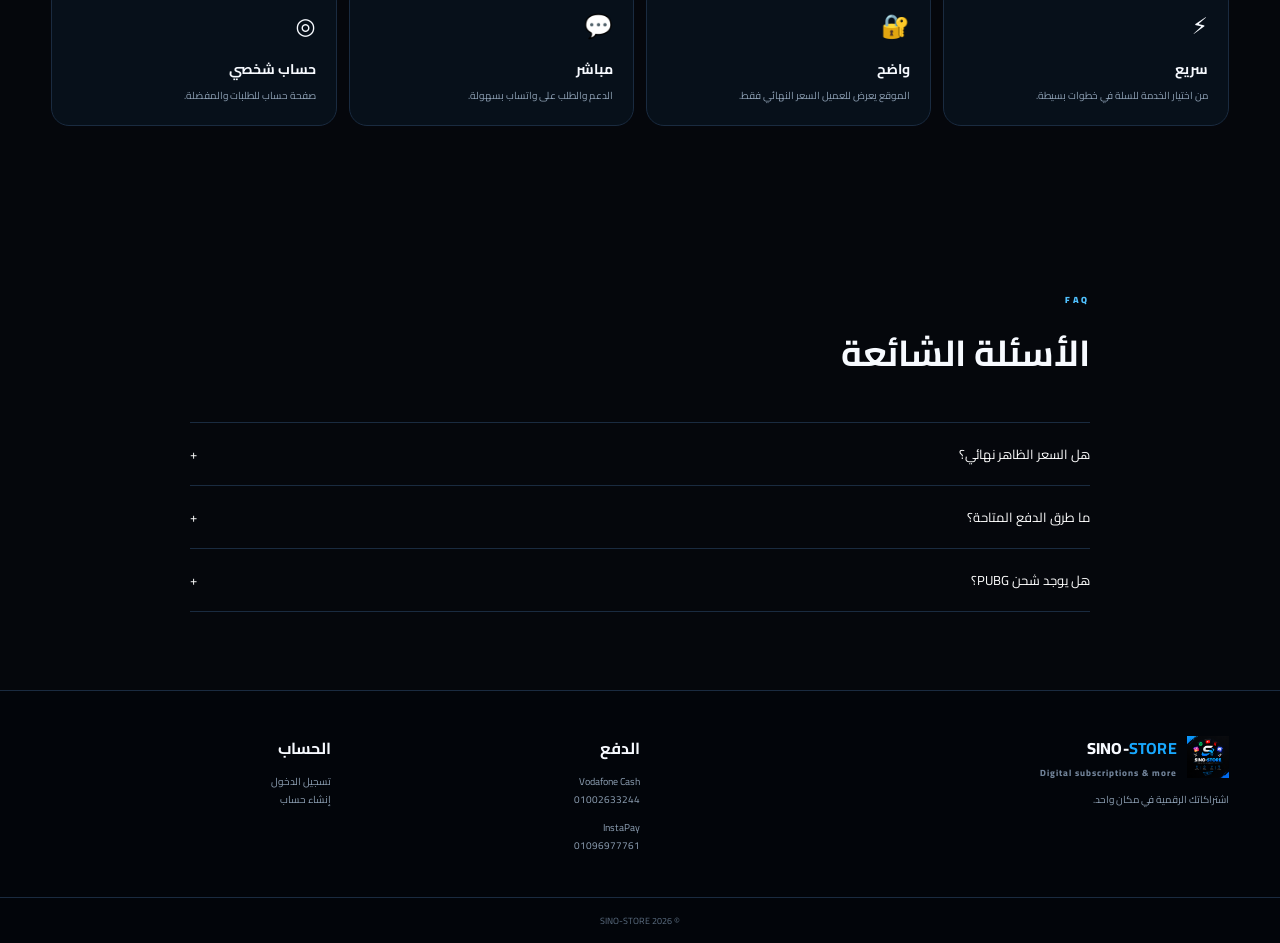
==== commit 2476262f: "Refine SINO-STORE into premium storefront with bundles and PUBG pricing" ====
--- a/index.html
+++ b/index.html
@@ -1,31 +1,147 @@
-<!doctype html><html lang="ar" dir="rtl"><head>
-<meta charset="utf-8"><meta name="viewport" content="width=device-width,initial-scale=1">
-<title>SINO-STORE | اشتراكات رقمية وباقات وشحن UC</title>
-<meta name="description" content="SINO-STORE متجر رقمي للاشتراكات والباقات وشحن UC ببجي، بتجربة Premium وسلة مشتريات وحسابات عملاء ودعم واتساب.">
-<meta name="keywords" content="اشتراكات, نتفليكس, يوتيوب بريميوم, سبوتيفاي, شاهد VIP, WATCH IT, أنغامي, شات جي بي تي, ببجي UC, SINO-STORE">
-<meta name="robots" content="index,follow"><link rel="canonical" href="https://yassinomara476-del.github.io/sino-store/">
-<link rel="alternate" hreflang="ar" href="https://yassinomara476-del.github.io/sino-store/"><link rel="alternate" hreflang="en" href="https://yassinomara476-del.github.io/sino-store/?lang=en">
-<meta property="og:type" content="website"><meta property="og:site_name" content="SINO-STORE"><meta property="og:title" content="SINO-STORE | اشتراكاتك الرقمية في مكان واحد"><meta property="og:description" content="اشتراكات رقمية وباقات وشحن UC ببجي بتجربة Premium."><meta property="og:image" content="assets/logo.png">
-<link rel="icon" href="assets/logo.png"><link rel="preconnect" href="https://cdn.simpleicons.org"><link rel="stylesheet" href="styles.css">
-<script type="application/ld+json">{"@context":"https://schema.org","@type":"WebSite","name":"SINO-STORE","url":"https://yassinomara476-del.github.io/sino-store/"}</script></head><body><div class="bg-lines"></div>
-<header class="header"><div class="wrap nav"><a class="brand" href="#top"><img src="assets/logo.png" alt="SINO-STORE"><span><b>SINO</b>-STORE<small>Digital Subscriptions</small></span></a>
-<nav><a href="#top">الرئيسية</a><a href="#categories">الأقسام</a><a href="#products">الاشتراكات</a><a href="#pubg">ببجي UC</a><a href="#bundles">الباقات</a></nav>
-<div class="actions"><button id="langBtn">EN</button><a href="login.html" class="user">◯</a><button id="cartBtn">🛒 <span id="cartCount">0</span></button><button id="menuBtn">☰</button></div></div>
-<div id="mobileMenu" class="mobile"><a href="#top">الرئيسية</a><a href="#categories">الأقسام</a><a href="#products">الاشتراكات</a><a href="#pubg">ببجي UC</a><a href="#bundles">الباقات</a></div></header>
-<main id="top"><section class="hero"><div class="wrap hero-grid"><div class="hero-copy reveal"><div class="chip">✦ متجر رقمي Premium</div><h1>اشترك.<br><em>استمتع.</em></h1>
-<p>كل اشتراكاتك المفضلة، باقاتك، وشحن UC ببجي في تجربة واحدة مرتبة وسريعة.</p><div class="hero-cta"><a class="btn primary" href="#products">ابدأ التسوق</a><a class="btn" href="#bundles">شاهد الباقات</a></div>
-<div class="proof"><span>✓ تفعيل سريع</span><span>✓ دعم 24/7</span><span>✓ دفع بالجنيه المصري</span></div></div>
-<div class="visual reveal"><img src="assets/hero-bg.svg" class="visual-bg" alt=""><div class="stage"><div class="ring r1"></div><div class="ring r2"></div><img src="assets/logo.png" class="stage-logo" alt="SINO-STORE">
-<div class="float-card c1"><img src="https://cdn.simpleicons.org/youtube/FF0000" alt="YouTube"><span>YouTube</span></div><div class="float-card c2"><img src="https://cdn.simpleicons.org/netflix/E50914" alt="Netflix"><span>Netflix</span></div><div class="float-card c3"><img src="https://cdn.simpleicons.org/spotify/1ED760" alt="Spotify"><span>Spotify</span></div><div class="float-card c4"><img src="https://cdn.simpleicons.org/openai/FFFFFF" alt="ChatGPT"><span>ChatGPT</span></div><div class="float-card c5"><img src="https://cdn.simpleicons.org/pubg/FFB000" alt="PUBG"><span>PUBG</span></div></div></div></div></section>
-<section class="marquee"><div class="track">YOUTUBE PREMIUM <i>•</i> NETFLIX <i>•</i> SPOTIFY <i>•</i> SHAHID VIP <i>•</i> WATCH IT <i>•</i> ANGHAMI <i>•</i> CHATGPT <i>•</i> DISCORD <i>•</i> CANVA <i>•</i> PUBG UC <i>•</i></div></section>
-<section id="categories" class="section"><div class="wrap"><div class="head"><div><span class="eyebrow">DISCOVER</span><h2>اختر القسم المناسب</h2></div></div>
-<div class="cats"><button class="cat active" data-cat="all">✦<b>الكل</b></button><button class="cat" data-cat="streaming">◉<b>فيديو</b></button><button class="cat" data-cat="music">♫<b>موسيقى</b></button><button class="cat" data-cat="ai">✧<b>ذكاء اصطناعي</b></button><button class="cat" data-cat="gaming">◈<b>ألعاب</b></button><button class="cat" data-cat="creative">✎<b>إبداع</b></button><button class="cat" data-cat="social">◎<b>سوشيال</b></button></div></div></section>
-<section id="products" class="section"><div class="wrap"><div class="head"><div><span class="eyebrow">SHOP</span><h2>اشتراكاتك المفضلة</h2><p>السعر الظاهر للعميل هو السعر النهائي.</p></div><div class="search"><input id="search" placeholder="ابحث عن خدمة..."></div></div><div id="grid" class="grid"></div></div></section>
-<section id="pubg" class="section"><div class="wrap pubg"><div class="pubg-title"><span class="eyebrow">PUBG MOBILE</span><h2>شحن UC بالـPlayer ID</h2><p>اختار الشحنة، اكتب الـID، وأضفها للسلة. السعر النهائي ظاهر مباشرة.</p></div><div id="pubgGrid" class="grid pubg-grid"></div></div></section>
-<section id="bundles" class="section"><div class="wrap"><div class="head"><div><span class="eyebrow">BUNDLES</span><h2>باقات مختارة</h2><p>خدمات متناسقة في طلب واحد.</p></div></div>
-<div class="bundles"><article><div class="bundle-art a"><span>▶</span><span>N</span><span>♫</span></div><div><label>BEST VALUE</label><h3>Entertainment</h3><p>YouTube + Netflix + Spotify</p><strong>من 799 EGP</strong><button class="btn" onclick="bundleMsg('Entertainment')">اطلب الباقة</button></div></article>
-<article><div class="bundle-art b"><span>✧</span><span>✎</span><span>◈</span></div><div><label>POPULAR</label><h3>AI & Creator</h3><p>ChatGPT + Canva + Productivity</p><strong>من 999 EGP</strong><button class="btn" onclick="bundleMsg('AI & Creator')">اطلب الباقة</button></div></article>
-<article><div class="bundle-art c"><span>🎮</span><span>◈</span><span>☁</span></div><div><label>GAMING</label><h3>Gaming Pack</h3><p>PlayStation + Xbox + Discord</p><strong>من 699 EGP</strong><button class="btn" onclick="bundleMsg('Gaming Pack')">اطلب الباقة</button></div></article></div></div></section>
-<section class="section"><div class="wrap trust"><div><b>01</b><h3>حساب عميل</h3><p>سجل دخولك وتابع طلباتك.</p></div><div><b>02</b><h3>سلة ذكية</h3><p>احتفظ بالاختيارات قبل إكمال الطلب.</p></div><div><b>03</b><h3>دفع مرن</h3><p>Vodafone Cash وInstaPay.</p></div><div><b>04</b><h3>واتساب مباشر</h3><p>إرسال تفاصيل الطلب بضغطة.</p></div></div></section></main>
-<footer><div class="wrap foot"><div class="brand"><img src="assets/logo.png" alt=""><span><b>SINO</b>-STORE<small>Digital Subscriptions</small></span></div><div><b>الدفع</b><p>Vodafone Cash<br>01002633244</p><p>InstaPay<br>01096977761</p></div><div><b>Account</b><p><a href="login.html">تسجيل الدخول</a><br><a href="register.html">إنشاء حساب</a><br><a href="account.html">حسابي</a></p></div></div><div class="copy">© 2026 SINO-STORE</div></footer>
-<div id="backdrop" class="backdrop"></div><aside id="cart" class="drawer"><div class="cart-head"><h2>سلة المشتريات</h2><button id="closeCart">×</button></div><div id="cartItems"></div><div class="cart-foot"><div><span>الإجمالي</span><strong id="total">0 EGP</strong></div><button id="checkout" class="btn primary full">متابعة الطلب عبر WhatsApp</button></div></aside><script src="app.js"></script></body></html>+<!doctype html>
+<html lang="ar" dir="rtl">
+<head>
+<meta charset="utf-8">
+<meta name="viewport" content="width=device-width,initial-scale=1">
+<title>SINO-STORE | اشتراكات رقمية وباقات وشحن UC ببجي</title>
+<meta name="description" content="SINO-STORE متجر رقمي Premium للاشتراكات الرقمية والباقات وشحن PUBG UC بالـID. عربي وإنجليزي، سلة مشتريات ودعم واتساب.">
+<meta name="keywords" content="SINO-STORE, اشتراكات رقمية, Netflix, YouTube Premium, Spotify, Shahid VIP, WATCH IT, Anghami, ChatGPT, Snapchat+, PUBG UC">
+<meta name="robots" content="index,follow">
+<link rel="canonical" href="https://yassinomara476-del.github.io/sino-store/">
+<link rel="alternate" hreflang="ar" href="https://yassinomara476-del.github.io/sino-store/">
+<link rel="alternate" hreflang="en" href="https://yassinomara476-del.github.io/sino-store/?lang=en">
+<meta name="theme-color" content="#05070c">
+<meta property="og:type" content="website"><meta property="og:site_name" content="SINO-STORE">
+<meta property="og:title" content="SINO-STORE | اشتراكاتك الرقمية في مكان واحد">
+<meta property="og:description" content="اشتراكات رقمية وباقات وشحن UC ببجي بتجربة Premium عربية وإنجليزية.">
+<meta property="og:image" content="assets/logo.png">
+<link rel="icon" href="assets/logo.png">
+<link rel="preconnect" href="https://fonts.googleapis.com">
+<link rel="preconnect" href="https://fonts.gstatic.com" crossorigin>
+<link href="https://fonts.googleapis.com/css2?family=Cairo:wght@400;500;600;700;800&family=Inter:wght@400;500;600;700;800&display=swap" rel="stylesheet">
+<style>
+:root{--bg:#05070c;--panel:#0a1019;--panel2:#0e1621;--line:#1a2b40;--text:#f7faff;--muted:#8ea0b4;--blue:#18a9ff;--violet:#7566ff;--green:#2cdd96;--gold:#ffd36c;--r:22px}
+*{box-sizing:border-box}html{scroll-behavior:smooth}body{margin:0;background:radial-gradient(900px 500px at 85% -10%,rgba(34,128,255,.15),transparent 62%),radial-gradient(700px 460px at -10% 28%,rgba(0,214,255,.07),transparent 62%),var(--bg);color:var(--text);font-family:"Cairo","Inter",system-ui,sans-serif;overflow-x:hidden}a{text-decoration:none;color:inherit}button,input,select{font:inherit}.container{width:min(1200px,92%);margin:auto}
+.bg-orb{position:fixed;pointer-events:none;border-radius:50%;filter:blur(80px);opacity:.12;z-index:-1}.o1{width:340px;height:340px;top:120px;left:-160px;background:#079dff}.o2{width:300px;height:300px;top:800px;right:-140px;background:#6c5fff}
+.header{position:sticky;top:0;z-index:70;background:rgba(5,7,12,.78);backdrop-filter:blur(18px);border-bottom:1px solid rgba(255,255,255,.06)}.nav{height:76px;display:flex;align-items:center;gap:25px}.brand{display:flex;align-items:center;gap:10px;white-space:nowrap}.brand img{width:42px;height:42px;object-fit:contain}.brand span{font-weight:800;letter-spacing:.2px}.brand b{color:var(--blue)}.brand small{display:block;color:#718399;font-size:9px;letter-spacing:1px;margin-top:1px}.links{display:flex;gap:21px;margin:auto;color:#aebdce;font-size:13px}.links a{transition:.2s}.links a:hover{color:#fff}.actions{display:flex;align-items:center;gap:8px}.icon,.lang,.cart-mini{height:39px;border:1px solid var(--line);border-radius:12px;background:#07101a;color:#e6eef7;cursor:pointer}.icon{width:39px}.lang{padding:0 11px;font-size:11px}.cart-mini{padding:0 12px}.cart-mini span{display:inline-grid;place-items:center;min-width:18px;height:18px;margin-inline-start:5px;border-radius:50%;font-size:10px;background:linear-gradient(135deg,var(--blue),var(--violet));color:#fff}.menu{display:none}.search{display:none;padding:10px;border-top:1px solid var(--line)}.search.open{display:block}.search input{width:100%;padding:13px 16px;border-radius:13px;border:1px solid var(--line);background:#07101a;color:#fff;outline:none}.mobile-nav{display:none}
+.hero{padding:70px 0 55px;min-height:680px;display:flex;align-items:center}.hero-grid{display:grid;grid-template-columns:.95fr 1.05fr;gap:60px;align-items:center}.kicker{display:inline-flex;align-items:center;gap:8px;padding:8px 13px;border:1px solid #1d567b;background:#07131e;border-radius:99px;color:#7fd4ff;font-size:11px;font-weight:700}.hero h1{font-size:clamp(48px,6vw,84px);line-height:1;letter-spacing:-3.2px;margin:18px 0}.hero h1 span{background:linear-gradient(90deg,#20b3ff,#836dff);-webkit-background-clip:text;background-clip:text;color:transparent}.hero p{font-size:15px;line-height:2;color:var(--muted);max-width:600px;margin:0}.hero-cta{display:flex;gap:11px;margin:28px 0 16px}.btn{display:inline-flex;align-items:center;justify-content:center;gap:8px;min-height:46px;padding:0 18px;border-radius:13px;border:1px solid var(--line);background:#09131f;color:#fff;font-weight:800;cursor:pointer;transition:.25s}.btn:hover{transform:translateY(-2px);box-shadow:0 12px 28px rgba(0,0,0,.24)}.btn.primary{border:0;background:linear-gradient(135deg,var(--blue),var(--violet));box-shadow:0 16px 38px rgba(42,130,255,.18)}.hero-meta{display:flex;gap:16px;flex-wrap:wrap;color:#a9bacd;font-size:10px}
+.hero-visual{height:540px;border-radius:30px;border:1px solid #17314b;background:radial-gradient(circle at center,rgba(20,170,255,.12),transparent 43%),linear-gradient(145deg,#08121f,#050a11);position:relative;overflow:hidden;box-shadow:0 35px 95px rgba(0,0,0,.42)}.hero-visual:before,.hero-visual:after{content:"";position:absolute;left:-10%;right:-10%;height:40%;background:linear-gradient(125deg,transparent 20%,rgba(18,166,255,.14) 50%,transparent 76%);filter:blur(14px);transform:rotate(-10deg);animation:wave 10s ease-in-out infinite}.hero-visual:after{top:auto;bottom:-9%;transform:rotate(9deg);animation-delay:-4s;opacity:.7}.center-mark{position:absolute;inset:0;display:grid;place-items:center;z-index:4}.logo-core{width:190px;height:190px;border-radius:43px;display:grid;place-items:center;background:linear-gradient(145deg,#101d2e,#060c15);border:1px solid #2a567d;box-shadow:0 30px 90px rgba(20,166,255,.17),inset 0 0 70px rgba(90,90,255,.08);animation:float 6s ease-in-out infinite}.logo-core img{width:135px;filter:drop-shadow(0 0 30px rgba(37,168,255,.25))}.ring{position:absolute;border:1px solid rgba(39,181,255,.43);border-radius:50%;box-shadow:0 0 70px rgba(24,160,255,.14)}.ring1{width:285px;height:285px;animation:spin 18s linear infinite}.ring2{width:375px;height:180px;transform:rotateX(68deg);border-color:rgba(121,96,255,.31);animation:spin2 22s linear infinite}.float-logo{position:absolute;width:76px;height:76px;border-radius:20px;display:grid;place-items:center;background:rgba(5,12,20,.88);border:1px solid #26435f;box-shadow:0 18px 50px rgba(0,0,0,.36);z-index:5;animation:drift 7s ease-in-out infinite}.float-logo img{width:44px;height:44px;object-fit:contain}.f1{top:12%;left:13%}.f2{top:13%;right:15%;animation-delay:-1s}.f3{bottom:17%;left:15%;animation-delay:-2s}.f4{bottom:11%;right:16%;animation-delay:-3s}.f5{top:46%;right:5%;width:64px;height:64px;animation-delay:-4s}.pedestal{position:absolute;bottom:38px;width:63%;height:62px;border-radius:50%;background:radial-gradient(ellipse at center,rgba(31,161,255,.42),transparent 70%);z-index:2}.pedestal i{display:block;width:44%;height:8px;margin:27px auto 0;border-radius:50%;background:linear-gradient(90deg,transparent,var(--blue),var(--violet),transparent);box-shadow:0 0 26px rgba(26,173,255,.65)}
+.proof{border-block:1px solid var(--line);background:#050a11}.proof-grid{display:grid;grid-template-columns:repeat(4,1fr)}.proof-grid>div{padding:18px;border-inline-start:1px solid var(--line);display:flex;gap:10px;align-items:center}.proof-grid>div:first-child{border-inline-start:0}.proof-grid b{display:block;font-size:12px}.proof-grid small{display:block;color:var(--muted);font-size:9px;margin-top:3px}.proof-grid strong{font-size:23px}
+.section{padding:78px 0}.head{display:flex;align-items:end;justify-content:space-between;gap:20px;margin-bottom:28px}.head small{font-size:9px;letter-spacing:2.6px;color:#50c1ff;font-weight:900}.head h2{font-size:36px;margin:7px 0}.head p{color:var(--muted);font-size:12px;margin:0}.categories{display:grid;grid-template-columns:repeat(7,1fr);gap:10px}.cat{padding:16px 10px;border:1px solid var(--line);border-radius:16px;background:#07111b;color:#d8e2ec;cursor:pointer;transition:.22s}.cat i{display:block;color:#53c4ff;font-style:normal;font-size:22px;margin-bottom:7px}.cat b{font-size:11px}.cat.active,.cat:hover{transform:translateY(-3px);border-color:#2a82c7;box-shadow:0 16px 35px rgba(25,131,255,.09)}
+.toolbar{display:flex;gap:6px}.sort{padding:8px 12px;border-radius:99px;border:1px solid var(--line);background:#07111b;color:#8294a8;cursor:pointer;font-size:10px}.sort.active{color:#fff;border-color:#2a82c7;background:#0b1725}.services{display:grid;grid-template-columns:repeat(4,1fr);gap:14px}.product-card{background:linear-gradient(180deg,#0a1520,#07101a);border:1px solid var(--line);border-radius:20px;padding:15px;box-shadow:0 16px 44px rgba(0,0,0,.17);transition:.28s}.product-card:hover{transform:translateY(-5px);border-color:#2b5c83}.pt{display:flex;justify-content:space-between}.tag{padding:5px 9px;border-radius:999px;border:1px solid #1f3c56;background:#091523;color:#79b9df;font-size:9px}.heart{border:0;background:none;color:#72869b;font-size:21px;cursor:pointer}.plogo{height:102px;border-radius:16px;margin:11px 0;background:radial-gradient(circle,rgba(43,165,255,.14),transparent 63%),#06101a;border:1px solid #142a3e;display:grid;place-items:center}.plogo img{width:58px;height:58px;object-fit:contain}.plogo span{font-size:36px;color:#62c5ff;font-weight:850}.product-card h3{margin:0 0 5px;font-size:16px}.product-card p{margin:0 0 10px;color:var(--muted);font-size:10px;line-height:1.65}.plan-label{display:block;color:#74879c;font-size:9px;margin-bottom:5px}.plan{width:100%;padding:9px;border-radius:10px;background:#050d15;border:1px solid var(--line);color:#fff;font-size:10px;outline:none}.price{display:flex;align-items:baseline;justify-content:space-between;margin:11px 0}.price small{color:#6d7f92;font-size:9px}.price strong{font-size:21px}.product-card .btn{min-height:41px;font-size:10px}
+.pubg{background:linear-gradient(135deg,#08140f,#0a1110 50%,#091017);border:1px solid #244635;border-radius:26px;padding:28px;position:relative;overflow:hidden}.pubg:after{content:"";position:absolute;width:420px;height:420px;right:-150px;bottom:-180px;border-radius:50%;background:radial-gradient(circle,rgba(255,190,0,.12),transparent 65%)}.pubg-title h2{font-size:38px;margin:8px 0}.pubg-title p{color:var(--muted);line-height:1.8}.pubg-grid{margin-top:24px}.pubg-grid .product-card{background:#06100d;border-color:#294938}.uc-price{color:#ffe08a}
+.bundles{display:grid;grid-template-columns:repeat(3,1fr);gap:14px}.bundles article{display:grid;grid-template-columns:.82fr 1.18fr;border:1px solid var(--line);border-radius:21px;overflow:hidden;background:#08121d;transition:.28s}.bundles article:hover{transform:translateY(-6px);border-color:#2d5f86}.bundle-art{min-height:225px;display:grid;place-items:center;grid-template-columns:repeat(2,54px);gap:10px;background:linear-gradient(145deg,#111728,#080e16);position:relative}.bundle-art.b{background:linear-gradient(145deg,#18112e,#0a1220)}.bundle-art.c{background:linear-gradient(145deg,#0b1b17,#081218)}.bundle-art span{width:54px;height:54px;border-radius:15px;background:#07111b;border:1px solid #26445e;display:grid;place-items:center}.bundle-art img{width:30px;height:30px;object-fit:contain}.bundles article>div:last-child{padding:21px}.bundles label{font-size:8px;color:#c4b7ff;background:#1a1530;border:1px solid #4a3b77;border-radius:99px;padding:6px 8px}.bundles h3{font-size:20px;margin:13px 0 5px}.bundles p{font-size:10px;color:var(--muted);line-height:1.75;min-height:37px}.bundle-price{display:flex;justify-content:space-between;align-items:end;margin:17px 0 11px}.bundle-price small{display:block;color:#708398;font-size:8px}.bundle-price strong{font-size:20px}.bundle-price del{color:#607185;font-size:10px}
+.more{display:grid;grid-template-columns:repeat(4,1fr);gap:10px}.more-card{padding:16px;border:1px solid var(--line);border-radius:16px;background:#07111b}.more-card b{display:block;font-size:12px}.more-card span{display:block;color:#6e8197;font-size:9px;margin-top:4px}
+.trust{display:grid;grid-template-columns:repeat(4,1fr);gap:12px}.trust>div{border:1px solid var(--line);border-radius:18px;background:#07101a;padding:20px}.trust .ico{font-size:23px}.trust h3{font-size:14px;margin:9px 0 5px}.trust p{color:var(--muted);font-size:10px;line-height:1.8;margin:0}
+.faq{max-width:900px}.faq-item{border-top:1px solid var(--line)}.faq-item:last-child{border-bottom:1px solid var(--line)}.faq-item button{width:100%;padding:19px 0;background:none;border:0;color:#fff;display:flex;justify-content:space-between;text-align:inherit;cursor:pointer;font-size:13px}.faq-answer{max-height:0;overflow:hidden;color:var(--muted);font-size:11px;line-height:1.9;transition:max-height .35s,padding .35s}.faq-item.open .faq-answer{max-height:130px;padding-bottom:18px}
+.footer{border-top:1px solid var(--line);background:#02050a;padding-top:42px}.foot-grid{display:grid;grid-template-columns:2fr 1fr 1fr;gap:30px;padding-bottom:32px}.footer p{color:var(--muted);font-size:10px;line-height:1.8}.copy{text-align:center;padding:14px;border-top:1px solid var(--line);color:#5b6d80;font-size:9px}
+.back{position:fixed;inset:0;background:rgba(0,0,0,.60);opacity:0;pointer-events:none;transition:.25s;z-index:80}.back.open{opacity:1;pointer-events:auto}.drawer{position:fixed;top:0;bottom:0;right:0;width:min(440px,100%);background:#050b12;border-inline-start:1px solid var(--line);transform:translateX(110%);transition:.3s;z-index:90;display:flex;flex-direction:column;box-shadow:-25px 0 70px rgba(0,0,0,.45)}.drawer.open{transform:translateX(0)}.cart-head{display:flex;align-items:center;justify-content:space-between;padding:20px;border-bottom:1px solid var(--line)}.cart-head small{color:#4cbfff;font-size:8px;letter-spacing:2px}.cart-head h3{margin:5px 0 0;font-size:18px}.cart-row{display:grid;grid-template-columns:1fr auto auto;gap:8px;align-items:center;padding:15px 18px;border-bottom:1px solid var(--line)}.cart-row b{font-size:11px}.cart-row small{display:block;color:var(--muted);font-size:9px;margin-top:3px}.remove{border:0;background:none;color:#718296;font-size:20px;cursor:pointer}.drawer-foot{margin-top:auto;padding:18px;border-top:1px solid var(--line)}.total{display:flex;justify-content:space-between;margin-bottom:13px}.total strong{font-size:22px}.empty{text-align:center;color:#6f8094;padding:70px 20px}.toast{position:fixed;left:50%;bottom:20px;transform:translate(-50%,20px);padding:10px 15px;border-radius:12px;background:#0b1724;border:1px solid #2a4b68;color:#fff;opacity:0;pointer-events:none;transition:.25s;z-index:120;font-size:10px}.toast.show{opacity:1;transform:translate(-50%,0)}
+.reveal{opacity:0;transform:translateY(20px);transition:.7s ease}.reveal.visible{opacity:1;transform:none}
+@keyframes float{0%,100%{transform:translateY(0)}50%{transform:translateY(-11px)}}@keyframes drift{0%,100%{transform:translateY(0) rotate(-2deg)}50%{transform:translateY(-14px) rotate(2deg)}}@keyframes spin{to{transform:rotate(360deg)}}@keyframes spin2{to{transform:rotate(-360deg)}}@keyframes wave{0%,100%{transform:translateX(-8%) rotate(-10deg)}50%{transform:translateX(8%) rotate(-7deg)}}@media(prefers-reduced-motion:reduce){*,*::before,*::after{animation-duration:.001ms!important;transition:none!important;scroll-behavior:auto!important}}
+@media(max-width:1050px){.links{gap:13px}.services{grid-template-columns:repeat(3,1fr)}.pubg-grid{grid-template-columns:repeat(3,1fr)}.categories{grid-template-columns:repeat(4,1fr)}.more{grid-template-columns:repeat(2,1fr)}}
+@media(max-width:780px){.links{display:none}.menu{display:block}.hero{padding:45px 0}.hero-grid{grid-template-columns:1fr}.hero-visual{height:430px}.proof-grid{grid-template-columns:repeat(2,1fr)}.proof-grid>div:nth-child(3){border-inline-start:0;border-top:1px solid var(--line)}.proof-grid>div:nth-child(4){border-top:1px solid var(--line)}.services{grid-template-columns:repeat(2,1fr)}.pubg-grid{grid-template-columns:repeat(2,1fr)}.bundles{grid-template-columns:1fr}.trust{grid-template-columns:repeat(2,1fr)}.foot-grid{grid-template-columns:1fr 1fr}}
+@media(max-width:520px){.nav{height:68px}.brand img{width:37px;height:37px}.brand span{font-size:16px}.actions .icon:first-child{display:none}.hero h1{font-size:51px;letter-spacing:-2.3px}.hero p{font-size:13px}.hero-visual{height:355px}.logo-core{width:155px;height:155px}.logo-core img{width:110px}.float-logo{width:58px;height:58px}.float-logo img{width:33px;height:33px}.f5{width:52px;height:52px}.hero-cta{flex-wrap:wrap}.hero-cta .btn{flex:1;min-width:150px}.categories{grid-template-columns:repeat(2,1fr)}.head{align-items:flex-start;flex-direction:column}.services,.pubg-grid,.bundles,.trust,.more,.foot-grid{grid-template-columns:1fr}.bundle-art{min-height:150px}.proof-grid{grid-template-columns:1fr}.proof-grid>div{border-inline-start:0;border-top:1px solid var(--line)}.proof-grid>div:first-child{border-top:0}.section{padding:58px 0}.head h2,.pubg-title h2{font-size:30px}}
+</style>
+</head>
+<body>
+<div class="bg-orb o1"></div><div class="bg-orb o2"></div>
+<header class="header"><div class="container nav">
+<a class="brand" href="#home"><img src="assets/logo.png" alt="SINO-STORE"><span>SINO-<b>STORE</b><small data-ar="اشتراكات رقمية وأكثر" data-en="Digital subscriptions & more">اشتراكات رقمية وأكثر</small></span></a>
+<nav class="links"><a href="#home" data-ar="الرئيسية" data-en="Home">الرئيسية</a><a href="#categories" data-ar="الأقسام" data-en="Categories">الأقسام</a><a href="#services" data-ar="الاشتراكات" data-en="Subscriptions">الاشتراكات</a><a href="#bundles" data-ar="الباقات" data-en="Bundles">الباقات</a><a href="#pubg" data-ar="PUBG UC" data-en="PUBG UC">PUBG UC</a><a href="#faq" data-ar="الأسئلة" data-en="FAQ">الأسئلة</a></nav>
+<div class="actions"><button class="icon" id="searchBtn" aria-label="Search">⌕</button><a class="icon" href="login.html" aria-label="Account">◯</a><button class="lang" id="langBtn">EN</button><button class="cart-mini" id="cartBtn">🛒<span id="cartCount">0</span></button><button class="icon menu" id="menuBtn">☰</button></div>
+</div><div class="search" id="searchBar"><div class="container"><input id="search" placeholder="ابحث عن اشتراك أو خدمة..."></div></div><div class="mobile-nav" id="mobileNav"></div></header>
+<main>
+<section class="hero" id="home"><div class="container hero-grid">
+<div class="hero-copy reveal"><div class="kicker">✦ <span data-ar="متجر رقمي Premium" data-en="Premium digital store">متجر رقمي Premium</span></div>
+<h1 data-ar="اختار اشتراكك.<br><span>وخلي الباقي علينا.</span>" data-en="Pick your subscription.<br><span>We’ll handle the rest.</span>">اختار اشتراكك.<br><span>وخلي الباقي علينا.</span></h1>
+<p data-ar="من الترفيه والموسيقى إلى الذكاء الاصطناعي والألعاب وشحن UC ببجي — كل خدماتك الرقمية في تجربة واحدة مرتبة وسريعة." data-en="From entertainment and music to AI, gaming, and PUBG UC — everything in one polished, fast experience.">من الترفيه والموسيقى إلى الذكاء الاصطناعي والألعاب وشحن UC ببجي — كل خدماتك الرقمية في تجربة واحدة مرتبة وسريعة.</p>
+<div class="hero-cta"><a class="btn primary" href="#services" data-ar="تصفح الاشتراكات" data-en="Browse subscriptions">تصفح الاشتراكات</a><a class="btn" href="#bundles" data-ar="شوف الباقات" data-en="Explore bundles">شوف الباقات</a></div>
+<div class="hero-meta"><span>✓ <span data-ar="تفعيل سريع" data-en="Fast activation">تفعيل سريع</span></span><span>✓ <span data-ar="دعم واتساب" data-en="WhatsApp support">دعم واتساب</span></span><span>✓ <span data-ar="دفع بالجنيه المصري" data-en="EGP payments">دفع بالجنيه المصري</span></span></div></div>
+<div class="hero-visual reveal"><div class="ring ring1"></div><div class="ring ring2"></div><div class="center-mark"><div class="logo-core"><img src="assets/logo.png" alt="SINO-STORE"></div></div>
+<div class="float-logo f1"><img src="https://cdn.simpleicons.org/youtube/FF0000" alt="YouTube"></div><div class="float-logo f2"><img src="https://cdn.simpleicons.org/netflix/E50914" alt="Netflix"></div><div class="float-logo f3"><img src="https://cdn.simpleicons.org/spotify/1ED760" alt="Spotify"></div><div class="float-logo f4"><img src="https://cdn.simpleicons.org/openai/FFFFFF" alt="ChatGPT"></div><div class="float-logo f5"><img src="https://cdn.simpleicons.org/snapchat/FFFC00" alt="Snapchat"></div><div class="pedestal"><i></i></div></div>
+</div></section>
+
+<section class="proof"><div class="container proof-grid"><div><strong>⚡</strong><div><b data-ar="تفعيل سريع" data-en="Fast activation">تفعيل سريع</b><small data-ar="خطوات قصيرة وواضحة" data-en="Short, clear checkout">خطوات قصيرة وواضحة</small></div></div><div><strong>🔐</strong><div><b data-ar="دفع مرن" data-en="Flexible payment">دفع مرن</b><small>Vodafone Cash • InstaPay</small></div></div><div><strong>🎧</strong><div><b data-ar="دعم مباشر" data-en="Direct support">دعم مباشر</b><small data-ar="واتساب 24/7" data-en="WhatsApp 24/7">واتساب 24/7</small></div></div><div><strong>★</strong><div><b data-ar="تجربة Premium" data-en="Premium experience">تجربة Premium</b><small data-ar="عربي + English" data-en="Arabic + English">عربي + English</small></div></div></div></section>
+
+<section class="section"><div class="container"><div class="head"><div><small>EXPLORE</small><h2 data-ar="تسوق حسب القسم" data-en="Shop by category">تسوق حسب القسم</h2><p data-ar="وصل للخدمة اللي عايزها بسرعة." data-en="Find what you need quickly.">وصل للخدمة اللي عايزها بسرعة.</p></div></div>
+<div class="categories"><button class="cat active" data-category="all"><i>✦</i><b data-ar="الكل" data-en="All">الكل</b></button><button class="cat" data-category="streaming"><i>◉</i><b data-ar="فيديو" data-en="Video">فيديو</b></button><button class="cat" data-category="music"><i>♫</i><b data-ar="موسيقى" data-en="Music">موسيقى</b></button><button class="cat" data-category="ai"><i>✧</i><b data-ar="ذكاء اصطناعي" data-en="AI">ذكاء اصطناعي</b></button><button class="cat" data-category="gaming"><i>◈</i><b data-ar="ألعاب" data-en="Gaming">ألعاب</b></button><button class="cat" data-category="creative"><i>✎</i><b data-ar="إبداع" data-en="Creative">إبداع</b></button><button class="cat" data-category="social"><i>◎</i><b data-ar="سوشيال" data-en="Social">سوشيال</b></button></div></div></section>
+
+<section class="section" id="services" style="padding-top:20px"><div class="container"><div class="head"><div><small>POPULAR</small><h2 data-ar="الاشتراكات المميزة" data-en="Featured subscriptions">الاشتراكات المميزة</h2><p data-ar="كل خدمة بخيارات المدة والسعر النهائي." data-en="Every service with duration options and the final price.">كل خدمة بخيارات المدة والسعر النهائي.</p></div><div class="toolbar"><button class="sort active" data-sort="popular">Popular</button><button class="sort" data-sort="price">Price</button></div></div><div id="grid" class="services"></div></div></section>
+
+<section class="section" id="pubg" style="padding-top:18px"><div class="container"><div class="pubg"><div class="pubg-title"><small class="eyebrow">PUBG MOBILE</small><h2 data-ar="شحن UC بالـPlayer ID" data-en="PUBG UC top-up by Player ID">شحن UC بالـPlayer ID</h2><p data-ar="الأسعار هنا ثابتة كما حددتها، والـPlayer ID مطلوب لإتمام الطلب." data-en="These prices are fixed as configured. Player ID is required for checkout.">الأسعار هنا ثابتة كما حددتها، والـPlayer ID مطلوب لإتمام الطلب.</p></div><div id="pubgGrid" class="grid pubg-grid"></div></div></div></section>
+
+<section class="section bundles-section" id="bundles"><div class="container"><div class="head"><div><small>BUNDLES</small><h2 data-ar="باقات متجهزة ليك" data-en="Curated bundles">باقات متجهزة ليك</h2><p data-ar="خدمات متناسقة في طلب واحد بسعر أوفر." data-en="Curated services in one order at better value.">خدمات متناسقة في طلب واحد بسعر أوفر.</p></div></div>
+<div class="bundles">
+<article><div class="bundle-art"><span id="b1"></span><span id="b2"></span><span id="b3"></span><span id="b4"></span></div><div><label data-ar="الأكثر طلبًا" data-en="BEST VALUE">الأكثر طلبًا</label><h3 data-ar="باقة الترفيه" data-en="Entertainment Pack">باقة الترفيه</h3><p>YouTube + Netflix + Spotify + WATCH IT</p><div class="bundle-price"><div><small data-ar="سعر الباقة" data-en="Bundle price">سعر الباقة</small><strong>729 EGP</strong></div><del>744 EGP</del></div><button class="btn primary bundle-btn" data-name-ar="باقة الترفيه" data-name-en="Entertainment Pack" data-price="729">اطلب الباقة</button></div></article>
+<article><div class="bundle-art b"><span id="a1"></span><span id="a2"></span><span id="a3"></span><span></span></div><div><label data-ar="ذكية" data-en="POPULAR">ذكية</label><h3 data-ar="باقة AI & Creator" data-en="AI & Creator Pack">باقة AI & Creator</h3><p>ChatGPT Plus + ChatGPT Go + Canva</p><div class="bundle-price"><div><small data-ar="سعر الباقة" data-en="Bundle price">سعر الباقة</small><strong>2,429 EGP</strong></div><del>2,482 EGP</del></div><button class="btn primary bundle-btn" data-name-ar="باقة AI & Creator" data-name-en="AI & Creator Pack" data-price="2429">اطلب الباقة</button></div></article>
+<article><div class="bundle-art c"><span id="g1"></span><span id="g2"></span><span id="g3"></span><span></span></div><div><label data-ar="جيمنج" data-en="GAMING">جيمنج</label><h3 data-ar="باقة الألعاب" data-en="Gaming Pack">باقة الألعاب</h3><p>PlayStation + Xbox + Discord</p><div class="bundle-price"><div><small data-ar="سعر الباقة" data-en="Bundle price">سعر الباقة</small><strong>1,499 EGP</strong></div><del>1,539 EGP</del></div><button class="btn primary bundle-btn" data-name-ar="باقة الألعاب" data-name-en="Gaming Pack" data-price="1499">اطلب الباقة</button></div></article>
+</div></div></section>
+
+<section class="section"><div class="container"><div class="head"><div><small>MORE</small><h2 data-ar="خدمات إضافية" data-en="More subscriptions">خدمات إضافية</h2><p data-ar="مساحة جاهزة لإضافة خدمات جديدة من لوحة الإدارة." data-en="Ready for more services from the admin panel.">مساحة جاهزة لإضافة خدمات جديدة من لوحة الإدارة.</p></div></div><div class="more"><div class="more-card"><b>Microsoft 365</b><span>Cloud & Office</span></div><div class="more-card"><b>Google One</b><span>Storage & Tools</span></div><div class="more-card"><b>Adobe Creative Cloud</b><span>Creator Tools</span></div><div class="more-card"><b>Prime Video</b><span>Streaming</span></div><div class="more-card"><b>Disney+</b><span>Entertainment</span></div><div class="more-card"><b>Crunchyroll</b><span>Anime</span></div><div class="more-card"><b>TOD</b><span>Sports & Entertainment</span></div><div class="more-card"><b>OSN+</b><span>Premium Entertainment</span></div></div></div></section>
+
+<section class="section"><div class="container"><div class="head"><div><small>WHY SINO</small><h2 data-ar="تجربة معمولة عشان تكون سهلة" data-en="Designed to feel effortless">تجربة معمولة عشان تكون سهلة</h2></div></div><div class="trust"><div><div class="ico">⚡</div><h3 data-ar="سريع" data-en="Fast">سريع</h3><p data-ar="من اختيار الخدمة للسلة في خطوات بسيطة." data-en="From service selection to cart in a few clear steps.">من اختيار الخدمة للسلة في خطوات بسيطة.</p></div><div><div class="ico">🔐</div><h3 data-ar="واضح" data-en="Clear">واضح</h3><p data-ar="الموقع يعرض للعميل السعر النهائي فقط." data-en="Customers see the final customer price only.">الموقع يعرض للعميل السعر النهائي فقط.</p></div><div><div class="ico">💬</div><h3 data-ar="مباشر" data-en="Direct">مباشر</h3><p data-ar="الدعم والطلب على واتساب بسهولة." data-en="Direct support and ordering through WhatsApp.">الدعم والطلب على واتساب بسهولة.</p></div><div><div class="ico">◎</div><h3 data-ar="حساب شخصي" data-en="Account">حساب شخصي</h3><p data-ar="صفحة حساب للطلبات والمفضلة." data-en="A personal area for orders and favorites.">صفحة حساب للطلبات والمفضلة.</p></div></div></div></section>
+
+<section class="section" id="faq"><div class="container faq"><div class="head"><div><small>FAQ</small><h2 data-ar="الأسئلة الشائعة" data-en="Frequently asked questions">الأسئلة الشائعة</h2></div></div>
+<div class="faq-item"><button data-ar="هل السعر الظاهر نهائي؟" data-en="Is the displayed price final?">هل السعر الظاهر نهائي؟<span>+</span></button><div class="faq-answer" data-ar="نعم، السعر الظاهر للعميل هو السعر النهائي داخل المتجر ولا نظهر التكلفة الداخلية." data-en="Yes. The displayed customer price is final; internal cost is not shown.">نعم، السعر الظاهر للعميل هو السعر النهائي داخل المتجر ولا نظهر التكلفة الداخلية.</div></div>
+<div class="faq-item"><button data-ar="ما طرق الدفع المتاحة؟" data-en="What payment methods are available?">ما طرق الدفع المتاحة؟<span>+</span></button><div class="faq-answer" data-ar="Vodafone Cash: 01002633244 — InstaPay: 01096977761. ويمكن إضافة بوابة دفع إلكترونية لاحقًا." data-en="Vodafone Cash: 01002633244 — InstaPay: 01096977761. An online gateway can be added later.">Vodafone Cash: 01002633244 — InstaPay: 01096977761. ويمكن إضافة بوابة دفع إلكترونية لاحقًا.</div></div>
+<div class="faq-item"><button data-ar="هل يوجد شحن PUBG؟" data-en="Do you offer PUBG top-up?">هل يوجد شحن PUBG؟<span>+</span></button><div class="faq-answer" data-ar="نعم، يوجد شحن UC بالـPlayer ID بالأسعار المحددة في قسم PUBG MOBILE." data-en="Yes. PUBG UC top-up by Player ID is available at the configured prices.">نعم، يوجد شحن UC بالـPlayer ID بالأسعار المحددة في قسم PUBG MOBILE.</div></div>
+</div></section>
+</main>
+
+<footer class="footer"><div class="container foot-grid"><div><a class="brand" href="#home"><img src="assets/logo.png" alt=""><span>SINO-<b>STORE</b><small>Digital subscriptions & more</small></span></a><p data-ar="اشتراكاتك الرقمية في مكان واحد." data-en="Your digital subscriptions in one place.">اشتراكاتك الرقمية في مكان واحد.</p></div><div><b data-ar="الدفع" data-en="Payments">الدفع</b><p>Vodafone Cash<br>01002633244</p><p>InstaPay<br>01096977761</p></div><div><b data-ar="الحساب" data-en="Account">الحساب</b><p><a href="login.html" data-ar="تسجيل الدخول" data-en="Login">تسجيل الدخول</a><br><a href="register.html" data-ar="إنشاء حساب" data-en="Create account">إنشاء حساب</a></p></div></div><div class="copy">© 2026 SINO-STORE</div></footer>
+
+<div class="back" id="back"></div><aside class="drawer" id="drawer"><div class="cart-head"><div><small>CART</small><h3 data-ar="سلة المشتريات" data-en="Your cart">سلة المشتريات</h3></div><button class="icon" id="closeCart">×</button></div><div class="drawer-items" id="cartItems"></div><div class="drawer-foot"><div class="total"><span data-ar="الإجمالي" data-en="Total">الإجمالي</span><strong id="cartTotal">0</strong></div><button class="btn primary" style="width:100%" id="checkoutBtn" data-ar="متابعة الطلب عبر واتساب" data-en="Continue via WhatsApp">متابعة الطلب عبر واتساب</button></div></aside><div class="toast" id="toast"></div>
+
+<script>
+var lang=localStorage.getItem("sino_lang")||"ar",cart=JSON.parse(localStorage.getItem("sino_cart")||"[]"),category="all",sortMode="popular";
+var ICONS={"youtube-premium":"https://cdn.simpleicons.org/youtube/FF0000","spotify-premium":"https://cdn.simpleicons.org/spotify/1ED760","netflix":"https://cdn.simpleicons.org/netflix/E50914","chatgpt-plus":"https://cdn.simpleicons.org/openai/FFFFFF","chatgpt-go":"https://cdn.simpleicons.org/openai/FFFFFF","discord-nitro":"https://cdn.simpleicons.org/discord/5865F2","shahid-vip":"https://cdn.simpleicons.org/shahid/FFFFFF","xbox-game-pass":"https://cdn.simpleicons.org/xbox/107C10","playstation-plus":"https://cdn.simpleicons.org/playstation/FFFFFF","canva-pro":"https://cdn.simpleicons.org/canva/00C4CC","apple-music":"https://cdn.simpleicons.org/applemusic/FFFFFF","snapchat-plus":"https://cdn.simpleicons.org/snapchat/FFFC00","x-premium":"https://cdn.simpleicons.org/x/FFFFFF","anghami-plus":"https://cdn.simpleicons.org/anghami/FFFFFF","watch-it":"https://via.placeholder.com/96/101827/FFFFFF?text=WATCH+IT","iptv-smarter-pro":"https://via.placeholder.com/96/101827/35A7FF?text=IPTV"};
+var services=[
+{nameEn:"YouTube Premium",nameAr:"YouTube Premium",slug:"youtube-premium",cat:"streaming",descAr:"فيديو بدون إعلانات ومزايا Premium.",descEn:"Ad-free video and Premium features.",markup:.10,plans:[[1,99],[3,299],[6,599],[12,1160]]},
+{nameEn:"Spotify Premium",nameAr:"Spotify Premium",slug:"spotify-premium",cat:"music",descAr:"موسيقى بدون إعلانات وتجربة استماع أفضل.",descEn:"Ad-free music and a smoother listening experience.",markup:.10,plans:[[1,99],[3,299],[6,579],[12,1139]]},
+{nameEn:"Netflix Premium",nameAr:"Netflix Premium",slug:"netflix",cat:"streaming",descAr:"أفلام ومسلسلات بجودة عالية.",descEn:"Movies and series in premium quality.",markup:.12,plans:[[1,299],[3,899],[6,1799],[12,3589]]},
+{nameEn:"ChatGPT Plus",nameAr:"ChatGPT Plus",slug:"chatgpt-plus",cat:"ai",descAr:"قدرات متقدمة وإنتاجية أعلى.",descEn:"Advanced capabilities and more productivity.",markup:.11,plans:[[1,1449],[3,2899],[6,5799],[12,11599]]},
+{nameEn:"ChatGPT Go",nameAr:"شات جي بي تي Go",slug:"chatgpt-go",cat:"ai",descAr:"خطة مرنة للاستخدام اليومي.",descEn:"A flexible plan for everyday use.",markup:.09,plans:[[1,499]]},
+{nameEn:"Discord Nitro",nameAr:"Discord Nitro",slug:"discord-nitro",cat:"social",descAr:"مزايا إضافية ورفع ملفات أكبر.",descEn:"More features and larger uploads.",markup:.10,plans:[[1,349],[3,1049],[6,2099],[12,4199]]},
+{nameEn:"Shahid VIP",nameAr:"Shahid VIP",slug:"shahid-vip",cat:"streaming",descAr:"محتوى عربي وترفيه مميز.",descEn:"Premium Arabic and international entertainment.",markup:.10,plans:[[1,199],[3,599],[6,1199],[12,2389]]},
+{nameEn:"WATCH IT",nameAr:"WATCH IT",slug:"watch-it",cat:"streaming",descAr:"محتوى عربي أصلي وترفيه.",descEn:"Arabic originals and entertainment.",markup:.10,plans:[[1,179]]},
+{nameEn:"Anghami Plus",nameAr:"أنغامي Plus",slug:"anghami-plus",cat:"music",descAr:"موسيقى وبودكاست بدون إعلانات.",descEn:"Music and podcasts with ad-free listening.",markup:.12,plans:[[1,149]]},
+{nameEn:"Xbox Game Pass Ultimate",nameAr:"Xbox Game Pass Ultimate",slug:"xbox-game-pass",cat:"gaming",descAr:"مكتبة ألعاب ومزايا إضافية.",descEn:"Game library and extra benefits.",markup:.09,plans:[[1,249],[3,749],[6,1499],[12,2999]]},
+{nameEn:"PlayStation Plus Deluxe",nameAr:"PlayStation Plus Deluxe",slug:"playstation-plus",cat:"gaming",descAr:"ألعاب ومزايا PlayStation.",descEn:"Games and PlayStation benefits.",markup:.10,plans:[[1,800],[3,2299],[6,4600],[12,6379]]},
+{nameEn:"Canva Pro",nameAr:"Canva Pro",slug:"canva-pro",cat:"creative",descAr:"تصميم وموارد إبداعية أكثر.",descEn:"More design tools and creative assets.",markup:.10,plans:[[1,299],[3,899],[6,1799],[12,1999]]},
+{nameEn:"Apple Music",nameAr:"Apple Music",slug:"apple-music",cat:"music",descAr:"ملايين الأغاني بدون إعلانات.",descEn:"Millions of songs with ad-free listening.",markup:.10,plans:[[1,125],[3,350],[6,700],[12,1400]]},
+{nameEn:"Snapchat+",nameAr:"Snapchat+",slug:"snapchat-plus",cat:"social",descAr:"مزايا Snapchat+ الحصرية.",descEn:"Exclusive Snapchat+ features.",markup:.10,plans:[[1,119],[3,359],[6,719],[12,1439]]},
+{nameEn:"X Premium",nameAr:"X Premium",slug:"x-premium",cat:"social",descAr:"مزايا Premium وأدوات إضافية.",descEn:"Premium features and extra tools.",markup:.10,plans:[[1,200],[3,570],[6,1100],[12,2100]]},
+{nameEn:"IPTV Smarter Pro",nameAr:"IPTV Smarter Pro",slug:"iptv-smarter-pro",cat:"streaming",descAr:"مدد IPTV طويلة.",descEn:"Long-duration IPTV option.",markup:.10,plans:[[12,499],[24,999],[36,1499]]}
+];
+var pubg=[[60,70],[325,265],[385,335],[660,510],[720,580],[1045,880],[1800,1350],[3850,2450],[8100,4750],[16200,9500]];
+
+function money(n){return lang==="ar"?new Intl.NumberFormat("ar-EG").format(n)+" ج.م":new Intl.NumberFormat("en-US").format(n)+" EGP";}
+function dur(n){if(n===1)return lang==="ar"?"شهر":"1 month";return lang==="ar"?n+" شهور":n+" months";}
+function cname(c){var m={streaming:lang==="ar"?"فيديو":"Video",music:lang==="ar"?"موسيقى":"Music",ai:lang==="ar"?"ذكاء اصطناعي":"AI",gaming:lang==="ar"?"ألعاب":"Gaming",creative:lang==="ar"?"إبداع":"Creative",social:lang==="ar"?"سوشيال":"Social"};return m[c]||"Service";}
+function final(base,mark){return Math.ceil(base*(1+mark));}
+function logo(slug,name){var src=ICONS[slug],fallback=(name||"S").slice(0,2).toUpperCase();if(!src)return "<span>"+fallback+"</span>";return '<img src="'+src+'" alt="'+name+'" loading="lazy" onerror="this.outerHTML=\'<span class="plogo-fallback">'+fallback+"</span>\'">';}
+
+function serviceCard(s){var options=s.plans.map(function(p){return '<option value="'+p[1]+'" data-months="'+p[0]+'">'+dur(p[0])+" — "+money(final(p[1],s.markup))+"</option>";}).join("");return '<article class="product-card reveal"><div class="pt"><span class="tag">'+cname(s.cat)+'</span><button class="heart" type="button">♡</button></div><div class="plogo">'+logo(s.slug,lang==="ar"?s.nameAr:s.nameEn)+'</div><h3>'+ (lang==="ar"?s.nameAr:s.nameEn) +'</h3><p>'+ (lang==="ar"?s.descAr:s.descEn) +'</p><span class="plan-label">'+(lang==="ar"?"اختار المدة":"Choose duration")+'</span><select class="plan" data-slug="'+s.slug+'">'+options+'</select><div class="price"><small>'+ (lang==="ar"?"السعر النهائي":"Final price") +'</small><strong>'+money(final(s.plans[0][1],s.markup))+'</strong></div><button class="btn primary full add-service" data-slug="'+s.slug+'">'+(lang==="ar"?"أضف للسلة":"Add to cart")+'</button></article>';}
+function renderServices(){var q=(document.getElementById("search").value||"").toLowerCase().trim();var list=services.filter(function(s){return category==="all"||s.cat===category;});if(q)list=list.filter(function(s){return (s.nameEn+" "+s.nameAr).toLowerCase().indexOf(q)>-1;});if(sortMode==="price")list.sort(function(a,b){return final(a.plans[0][1],a.markup)-final(b.plans[0][1],b.markup);});document.getElementById("grid").innerHTML=list.map(serviceCard).join("");document.querySelectorAll(".plan").forEach(function(sel){sel.onchange=function(){var s=services.find(function(x){return x.slug===sel.getAttribute("data-slug")}),v=Number(sel.value);sel.closest(".product-card").querySelector(".price strong").textContent=money(final(v,s.markup));};});document.querySelectorAll(".add-service").forEach(function(b){b.onclick=function(){var s=services.find(function(x){return x.slug===b.getAttribute("data-slug")}),sel=document.querySelector('.plan[data-slug="'+s.slug+'"]'),opt=sel.options[sel.selectedIndex],months=Number(opt.getAttribute("data-months")),price=Number(opt.value);cart.push({name:lang==="ar"?s.nameAr:s.nameEn,meta:dur(months),price:final(price,s.markup)});saveCart();updateCart();openCart();};});observe();}
+function renderPubg(){document.getElementById("pubgGrid").innerHTML=pubg.map(function(p){return '<article class="product-card reveal"><div class="pt"><span class="tag">PUBG UC</span><span class="uc-price">UC</span></div><div class="plogo"><span>UC</span></div><h3>'+ (lang==="ar"?p[0]+" يوسي":"PUBG "+p[0]+" UC") +'</h3><p>'+ (lang==="ar"?"شحن مباشر بالـPlayer ID":"Top-up by Player ID") +'</p><div class="price"><small>'+ (lang==="ar"?"السعر":"Price") +'</small><strong>'+money(p[1])+'</strong></div><input class="player" data-uc="'+p[0]+'" placeholder="Player ID" inputmode="numeric"><button class="btn full pubg-add" data-uc="'+p[0]+'">'+(lang==="ar"?"أضف للسلة":"Add to cart")+'</button></article>';}).join("");document.querySelectorAll(".pubg-add").forEach(function(b){b.onclick=function(){var uc=Number(b.getAttribute("data-uc")),input=document.querySelector('.player[data-uc="'+uc+'"]'),pid=input.value.trim();if(!pid){toast(lang==="ar"?"اكتب Player ID الأول.":"Enter Player ID first.");return;}var p=pubg.find(function(x){return x[0]===uc;});cart.push({name:lang==="ar"?uc+" يوسي ببجي":"PUBG Mobile "+uc+" UC",meta:"ID: "+pid,price:p[1]});saveCart();updateCart();openCart();};});observe();}
+function setBundleIcons(){var map={b1:"youtube-premium",b2:"netflix",b3:"spotify-premium",b4:"watch-it",a1:"chatgpt-plus",a2:"chatgpt-go",a3:"canva-pro",g1:"playstation-plus",g2:"xbox-game-pass",g3:"discord-nitro"};Object.keys(map).forEach(function(id){var el=document.getElementById(id);if(el)el.innerHTML=logo(map[id],map[id]);});}
+function updateCart(){document.getElementById("cartCount").textContent=cart.length;document.getElementById("cartItems").innerHTML=cart.length?cart.map(function(x,i){return '<div class="cart-row"><div><b>'+x.name+'</b><small>'+x.meta+'</small></div><strong>'+money(x.price)+'</strong><button class="remove" data-i="'+i+'">×</button></div>';}).join(""):'<div class="empty">🛍<p>'+ (lang==="ar"?"السلة فاضية حاليًا.":"Your cart is empty.") +'</p></div>';document.querySelectorAll(".remove").forEach(function(b){b.onclick=function(){cart.splice(Number(b.getAttribute("data-i")),1);saveCart();updateCart();};});document.getElementById("cartTotal").textContent=money(cart.reduce(function(a,b){return a+b.price;},0));}
+function saveCart(){localStorage.setItem("sino_cart",JSON.stringify(cart));}
+function openCart(){document.getElementById("drawer").classList.add("open");document.getElementById("back").classList.add("open");}
+function closeCart(){document.getElementById("drawer").classList.remove("open");document.getElementById("back").classList.remove("open");}
+function checkout(){if(!cart.length)return;var total=cart.reduce(function(a,b){return a+b.price;},0),lines=cart.map(function(x){return "• "+x.name+" — "+x.meta+" — "+money(x.price);}).join("\n"),msg="مرحباً SINO-STORE\nأرغب في تأكيد الطلب:\n"+lines+"\n\nالإجمالي: "+money(total)+"\nVodafone Cash: 01002633244\nInstaPay: 01096977761";window.open("https://wa.me/201002633244?text="+encodeURIComponent(msg),"_blank");}
+function setLang(){document.documentElement.lang=lang;document.documentElement.dir=lang==="ar"?"rtl":"ltr";document.querySelectorAll("[data-ar]").forEach(function(el){el.innerHTML=el.getAttribute("data-"+lang);});document.getElementById("langBtn").textContent=lang==="ar"?"EN":"AR";document.getElementById("search").placeholder=lang==="ar"?"ابحث عن اشتراك أو خدمة...":"Search subscriptions or services...";localStorage.setItem("sino_lang",lang);renderServices();renderPubg();updateCart();}
+function observe(){var io=new IntersectionObserver(function(es){es.forEach(function(e){if(e.isIntersecting)e.target.classList.add("visible");});},{threshold:.08});document.querySelectorAll(".reveal").forEach(function(e){io.observe(e);});}
+function toast(t){var x=document.getElementById("toast");x.textContent=t;x.classList.add("show");setTimeout(function(){x.classList.remove("show");},1800);}
+document.getElementById("langBtn").onclick=function(){lang=lang==="ar"?"en":"ar";setLang();};
+document.getElementById("searchBtn").onclick=function(){document.getElementById("searchBar").classList.toggle("open");};
+document.getElementById("menuBtn").onclick=function(){var m=document.getElementById("mobileNav");m.classList.toggle("show");if(!m.innerHTML)m.innerHTML='<a href="#home">الرئيسية</a><a href="#categories">الأقسام</a><a href="#services">الاشتراكات</a><a href="#bundles">الباقات</a><a href="#pubg">PUBG UC</a><a href="#faq">الأسئلة</a>';};
+document.getElementById("cartBtn").onclick=openCart;document.getElementById("closeCart").onclick=closeCart;document.getElementById("back").onclick=closeCart;document.getElementById("checkoutBtn").onclick=checkout;document.getElementById("search").oninput=renderServices;
+document.querySelectorAll(".cat").forEach(function(b){b.onclick=function(){document.querySelectorAll(".cat").forEach(function(x){x.classList.remove("active");});b.classList.add("active");category=b.getAttribute("data-category");renderServices();};});
+document.querySelectorAll(".sort").forEach(function(b){b.onclick=function(){document.querySelectorAll(".sort").forEach(function(x){x.classList.remove("active");});b.classList.add("active");sortMode=b.getAttribute("data-sort");renderServices();};});
+document.querySelectorAll(".faq-item button").forEach(function(b){b.onclick=function(){b.parentElement.classList.toggle("open");};});
+document.querySelectorAll(".bundle-btn").forEach(function(b){b.onclick=function(){cart.push({name:lang==="ar"?b.getAttribute("data-name-ar"):b.getAttribute("data-name-en"),meta:lang==="ar"?"باقة":"Bundle",price:Number(b.getAttribute("data-price"))});saveCart();updateCart();openCart();};});
+setBundleIcons();setLang();
+</script>
+</body>
+</html>
